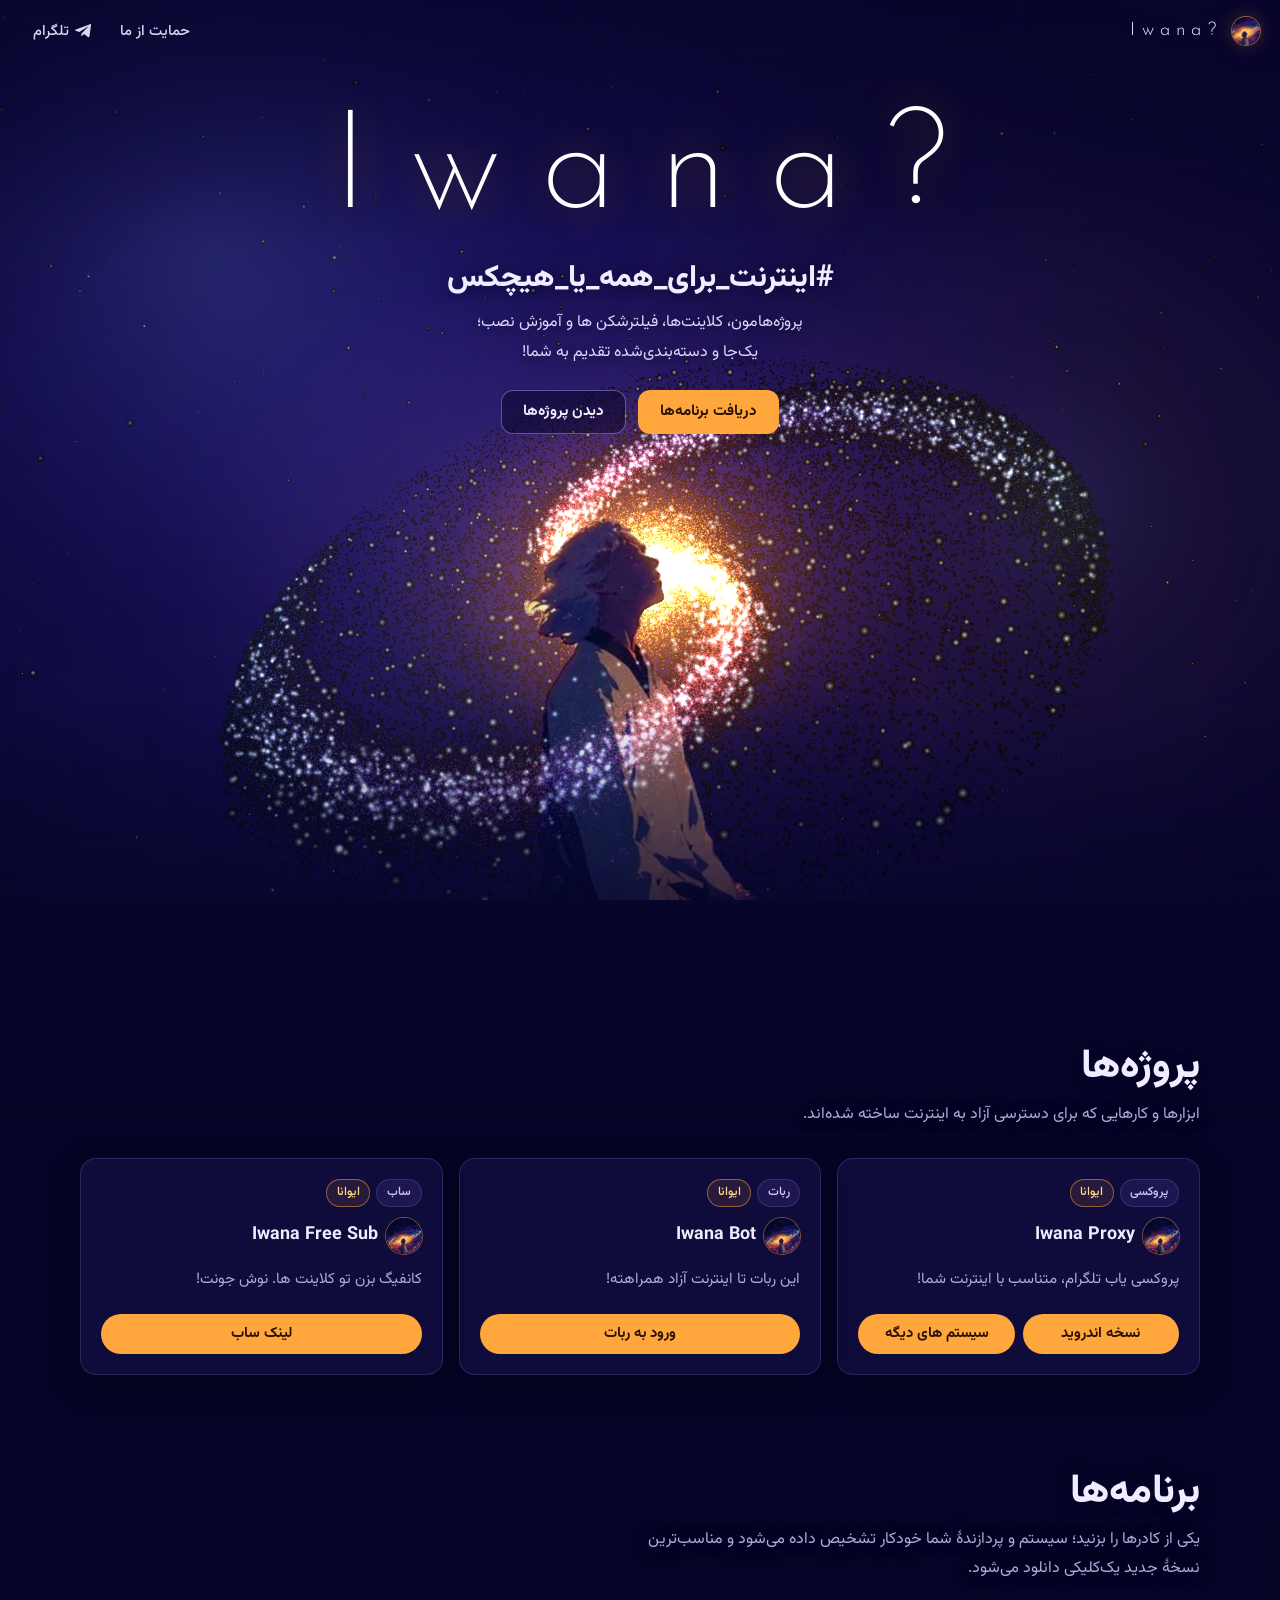
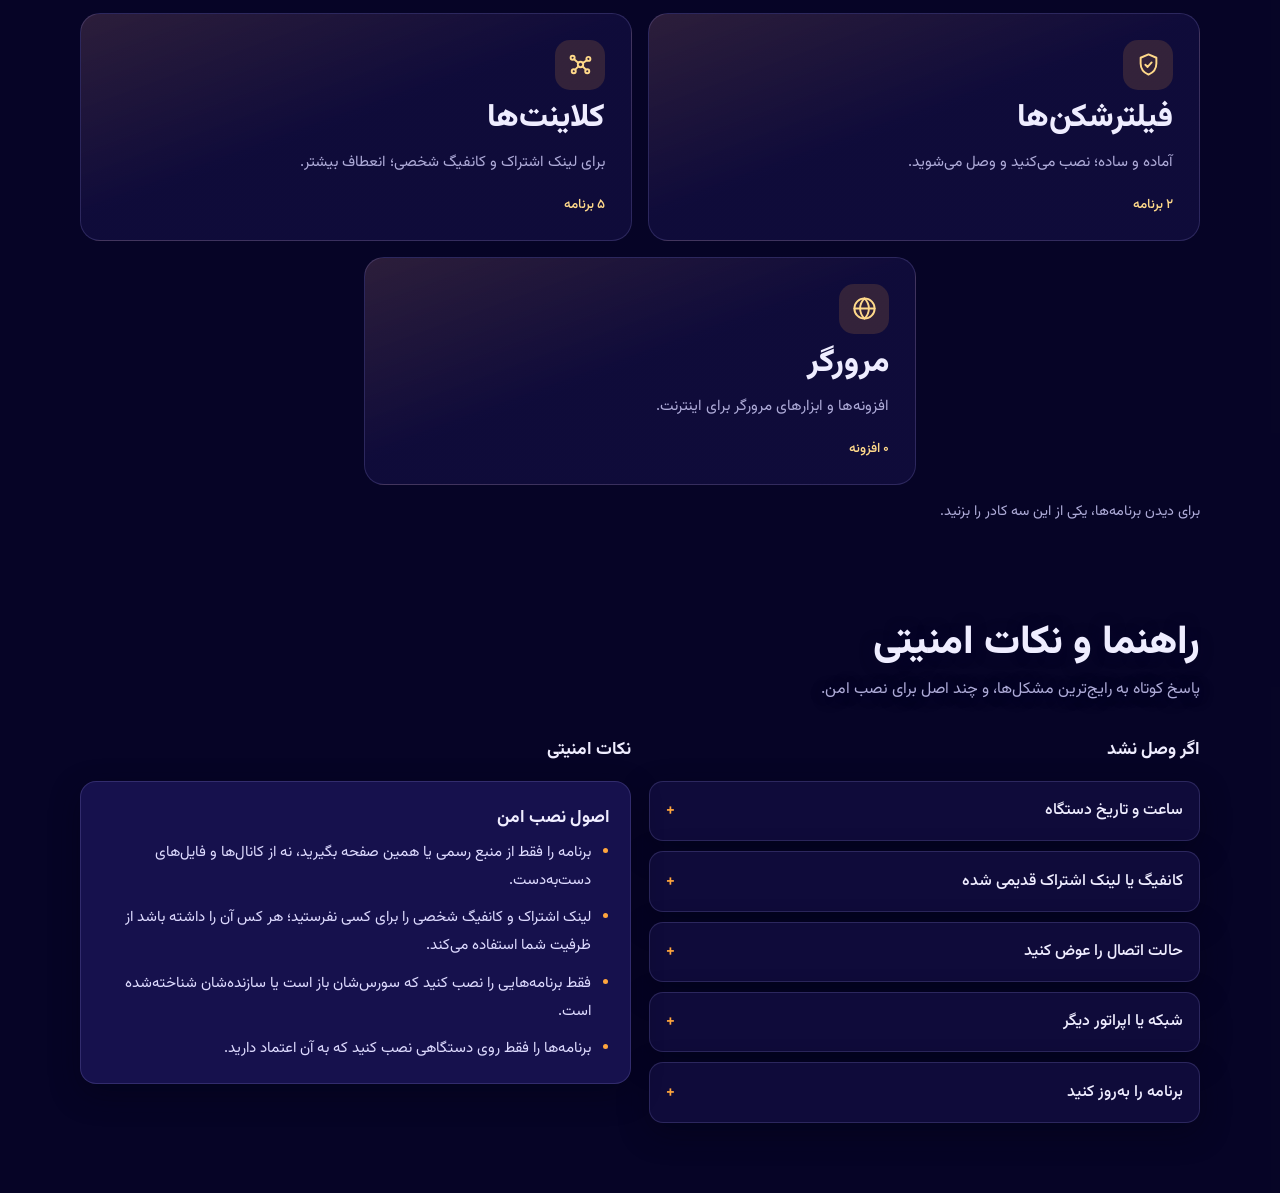
==== docs/index.html @ b37598cf "Add files via upload" ====
<!doctype html>
<html lang="fa" dir="rtl">
<head>
<meta charset="utf-8">
<meta name="viewport" content="width=device-width, initial-scale=1, viewport-fit=cover">
<meta name="theme-color" content="#07052a">
<link rel="icon" href="assets/favicon.png" type="image/png">
<!--SEO:START-->
<title>Iwana? | دانلود مستقیم کلاینت، فیلترشکن و افزونهٔ مرورگر برای اینترنت آزاد</title>
<meta name="description" content="Iwana؟ آخرین نسخهٔ کلاینت‌ها، فیلترشکن‌ها و افزونه‌های مرورگر را برای سیستم و پردازندهٔ شما پیدا می‌کند و مستقیم می‌دهد؛ با آموزش نصب و اتصال برای Android، iOS، Windows، macOS و Linux.">
<meta name="robots" content="index,follow,max-image-preview:large">
<link rel="canonical" href="https://iwanian.github.io/website/">
<meta property="og:type" content="website">
<meta property="og:site_name" content="Iwana?">
<meta property="og:locale" content="fa_IR">
<meta property="og:title" content="Iwana? | دانلود مستقیم کلاینت، فیلترشکن و افزونهٔ مرورگر برای اینترنت آزاد">
<meta property="og:description" content="Iwana؟ آخرین نسخهٔ کلاینت‌ها، فیلترشکن‌ها و افزونه‌های مرورگر را برای سیستم و پردازندهٔ شما پیدا می‌کند و مستقیم می‌دهد؛ با آموزش نصب و اتصال برای Android، iOS، Windows، macOS و Linux.">
<meta property="og:url" content="https://iwanian.github.io/website/">
<meta property="og:image" content="https://iwanian.github.io/website/assets/og.jpg">
<meta property="og:image:width" content="1200">
<meta property="og:image:height" content="630">
<meta name="twitter:card" content="summary_large_image">
<meta name="twitter:title" content="Iwana? | دانلود مستقیم کلاینت، فیلترشکن و افزونهٔ مرورگر برای اینترنت آزاد">
<meta name="twitter:description" content="Iwana؟ آخرین نسخهٔ کلاینت‌ها، فیلترشکن‌ها و افزونه‌های مرورگر را برای سیستم و پردازندهٔ شما پیدا می‌کند و مستقیم می‌دهد؛ با آموزش نصب و اتصال برای Android، iOS، Windows، macOS و Linux.">
<meta name="twitter:image" content="https://iwanian.github.io/website/assets/og.jpg">
<script type="application/ld+json">{"@context": "https://schema.org", "@type": "WebSite", "name": "Iwana?", "url": "https://iwanian.github.io/website/", "inLanguage": "fa", "description": "Iwana؟ آخرین نسخهٔ کلاینت‌ها، فیلترشکن‌ها و افزونه‌های مرورگر را برای سیستم و پردازندهٔ شما پیدا می‌کند و مستقیم می‌دهد؛ با آموزش نصب و اتصال برای Android، iOS، Windows، macOS و Linux."}</script>
<!--SEO:END-->
</head>
<body>
<link rel="stylesheet" href="assets/fonts/fonts.css">
<script>document.documentElement.lang="fa";document.documentElement.dir="rtl";</script>
<style>
/* Layout: a fixed galaxy stage (rotating layer + still figure) behind scrolling sheets.
   Single dark look taken from the artwork: indigo night, ember-orange core, cold-blue arms. */
:root{
  --void:#07052a;          /* page ground, deep indigo */
  --sheet:rgba(7,5,36,.62);/* content sheets over the art */
  --panel:#0f0b3a;         /* cards */
  --panel-2:#16114d;
  --line:rgba(176,166,255,.18);
  --text:#efedff;
  --muted:#aeabd8;
  --ember:#ffa63d;         /* accent: the galaxy core */
  --ember-ink:#2a1300;
  --gold:#ffd98a;
  --arc:#7fb2ff;           /* cool arm blue: links + focus */
  --violet:#8a6dff;
  --ok:#7ee0b0;
  --f-body:"Vazirmatn",system-ui,"Segoe UI",Tahoma,sans-serif;
  --f-mark:"Josefin Sans","Helvetica Neue",Arial,sans-serif;
  --f-mono:"IBM Plex Mono",ui-monospace,Menlo,Consolas,monospace;
  --S:max(105vh,50vw);     /* side of the artwork square */
  color-scheme:dark;
}
@supports (height:100svh){:root{--S:max(105svh,50vw)}}
*,*::before,*::after{box-sizing:border-box}
html{scroll-behavior:smooth;scroll-padding-top:72px}
body{margin:0;background:var(--void);color:var(--text);font:400 1rem/1.85 var(--f-body);direction:rtl;-webkit-text-size-adjust:100%;overflow-x:hidden}
a{color:var(--arc);text-decoration-thickness:1px;text-underline-offset:.2em}
:focus-visible{outline:2px solid var(--arc);outline-offset:3px;border-radius:6px}
bdi,.ltr{unicode-bidi:isolate}
.ltr{direction:ltr;display:inline-block}
code{font-family:var(--f-mono);font-size:.86em;direction:ltr;unicode-bidi:isolate;background:rgba(138,109,255,.16);padding:.08em .4em;border-radius:5px;color:var(--gold)}

/* ---------- stage ---------- */
.stage{position:fixed;inset:0;z-index:0;overflow:hidden;background:radial-gradient(90% 70% at 50% 48%,#150e50 0,#0a0734 45%,var(--void) 100%);pointer-events:none}
#gl{position:absolute;inset:0;width:100%;height:100%;display:none}
.stage.gl #gl{display:block}
.stage.gl .art{display:none}
.art{position:absolute;width:var(--S);height:var(--S);left:50%;margin-left:calc(var(--S) / -2);top:calc(100% - var(--S))}
.galaxy{position:absolute;width:calc(var(--S) * 2.5);height:calc(var(--S) * 2.5);
  left:calc(var(--S) * (325 / 640) - var(--S) * 1.25);top:calc(var(--S) * (345 / 640) - var(--S) * 1.25);
  background:var(--void) url(assets/galaxy.webp) center/100% 100% no-repeat;will-change:transform}
.person{position:absolute;left:calc(var(--S) * 243 / 640);top:calc(var(--S) * 350 / 640);
  width:calc(var(--S) * 184.5 / 640);height:calc(var(--S) * 290 / 640);display:block;max-width:none}
.stage::after{content:"";position:absolute;inset:0;
  background:radial-gradient(120% 90% at 50% 55%,rgba(7,5,42,0) 45%,rgba(7,5,42,.55) 100%),
             linear-gradient(180deg,rgba(7,5,42,.55) 0,rgba(7,5,42,0) 26%,rgba(7,5,42,0) 78%,rgba(7,5,42,.6) 100%)}

/* ---------- header ---------- */
.top{position:fixed;inset-inline:0;top:env(safe-area-inset-top,0px);z-index:30;display:flex;align-items:center;justify-content:space-between;gap:16px;
  padding:12px 20px;transition:background .25s,border-color .25s;border-bottom:1px solid transparent}
.top.solid{background:rgba(7,5,38,.88);border-color:var(--line)}
.brand{display:flex;align-items:center;gap:10px;text-decoration:none;color:var(--text)}
.brand svg{width:36px;height:36px;flex:none}
.brand b{font:300 1.15rem/1 var(--f-mark);letter-spacing:.34em;direction:ltr;padding-left:.34em}
.nav{display:flex;gap:4px}.tg-link{display:inline-flex;align-items:center;gap:6px}.tg-link svg{flex:none}
.nav a{color:var(--text);text-decoration:none;padding:.35rem .8rem;border-radius:999px;font-size:.92rem;font-weight:500;opacity:.9}
.nav a:hover{background:rgba(138,109,255,.2);opacity:1}

/* ---------- hero ---------- */
main{position:relative;z-index:1}
.hero{min-height:calc(100vh + 70px);min-height:calc(100svh + 70px);padding:104px 20px 24px;display:flex;flex-direction:column;align-items:center;text-align:center;position:relative}
.wordmark{margin:0;font:200 clamp(3.2rem,12.5vw,8.6rem)/1 var(--f-mark);letter-spacing:.3em;padding-left:.3em;direction:ltr;color:#fff;
  text-shadow:0 0 38px rgba(255,166,61,.4),0 2px 24px rgba(7,5,42,.8)}
.hero-line{margin:.9rem 0 0;font-weight:800;font-size:clamp(1.25rem,3.4vw,1.9rem);line-height:1.5;text-shadow:0 2px 20px rgba(7,5,42,.9)}
.hero-sub{margin:.4rem 0 0;color:#dcd8ff;max-width:38ch;text-shadow:0 2px 16px rgba(7,5,42,.95)}
.hero-cta{display:flex;flex-wrap:wrap;gap:12px;justify-content:center;margin-top:1.4rem}
.scroll-hint{position:absolute;inset-inline-start:20px;bottom:18px;margin:0;font-size:.82rem;color:#d4d0ff;display:flex;align-items:center;gap:10px;text-shadow:0 1px 12px rgba(7,5,42,.9)}
.scroll-hint::before{content:"";width:1px;height:34px;background:linear-gradient(180deg,rgba(255,217,138,0),var(--gold))}
.btn{display:inline-flex;align-items:center;justify-content:center;gap:.5rem;min-height:44px;padding:.55rem 1.3rem;border-radius:12px;font:700 .95rem/1.3 var(--f-body);text-decoration:none;cursor:pointer;border:1px solid transparent;transition:transform .15s,background .2s,border-color .2s}
.btn:active{transform:translateY(1px)}
.btn-primary{background:var(--ember);color:var(--ember-ink)}
.btn-primary:hover{background:var(--gold)}
.btn-ghost{background:rgba(10,7,44,.55);color:var(--text);border-color:rgba(200,192,255,.4)}
.btn-ghost:hover{border-color:var(--gold);color:var(--gold)}
.btn-line{background:transparent;color:var(--text);border-color:var(--line);min-height:40px;padding:.4rem 1rem;font-weight:500;font-size:.9rem}
.btn-line:hover{border-color:var(--arc);color:var(--arc)}
.btn[aria-disabled="true"]{opacity:.45;pointer-events:none}

/* ---------- sheets ---------- */
.sheet{background:linear-gradient(180deg,rgba(7,5,38,0) 0,var(--sheet) 150px);padding:70px 20px}
.sheet .card,.sheet .guide,.sheet .rules,.sheet .acc details{box-shadow:0 10px 30px rgba(3,2,20,.45)}
.sheet + .sheet{background:var(--sheet);padding-top:20px}
.wrap{max-width:1120px;margin:0 auto}
.sec-head{display:flex;flex-direction:column;gap:.35rem;margin-bottom:1.8rem;max-width:62ch}
.sec-head h2,.sec-head p{text-shadow:0 1px 14px rgba(7,5,42,.95)}
.sec-head h2{margin:0;font-weight:800;font-size:clamp(1.7rem,4.2vw,2.5rem);line-height:1.35;text-wrap:balance}
.sec-head p{margin:0;color:var(--muted)}

/* projects */
.grid{display:grid;gap:16px;grid-template-columns:repeat(auto-fill,minmax(min(100%,300px),1fr))}
.card{display:flex;flex-direction:column;gap:.7rem;min-width:0;padding:20px;border-radius:16px;background:var(--panel);border:1px solid var(--line)}
.card h3{margin:0;font-size:1.12rem;font-weight:700;line-height:1.5}
.card p{margin:0;color:var(--muted);font-size:.95rem}
.tags{display:flex;flex-wrap:wrap;gap:6px}
.tag{font-size:.76rem;font-weight:500;padding:.1rem .6rem;border-radius:999px;border:1px solid var(--line);color:#cfcbff;background:rgba(138,109,255,.12)}
.tag.sample{border-color:rgba(255,166,61,.5);color:var(--gold);background:rgba(255,166,61,.1)}
.card .actions{margin-top:auto;display:flex;flex-wrap:wrap;gap:8px;padding-top:.6rem}

/* apps */
.tabs{display:flex;flex-wrap:wrap;gap:8px;margin-bottom:22px}
.tab{font:500 .95rem/1 var(--f-body);color:var(--text);background:rgba(15,11,58,.8);border:1px solid var(--line);border-radius:12px;min-height:44px;padding:.5rem 1.1rem;cursor:pointer;display:inline-flex;align-items:center;gap:.55rem}
.tab:hover{border-color:var(--arc)}
.tab[aria-selected="true"]{background:var(--ember);border-color:var(--ember);color:var(--ember-ink);font-weight:700}
.tab small{font-size:.74rem;opacity:.7;font-weight:500;font-variant-numeric:tabular-nums}
.detect{margin:-10px 0 18px;font-size:.85rem;color:var(--ok)}
.os-layout{display:grid;gap:22px;grid-template-columns:minmax(0,340px) minmax(0,1fr);align-items:start}
.guide{background:var(--panel-2);border:1px solid var(--line);border-radius:16px;padding:20px;position:sticky;top:84px}
.guide h3{margin:0 0 .6rem;font-size:1.05rem}
.steps{margin:0;padding-inline-start:1.5rem;list-style:persian;display:grid;gap:.55rem;color:#dedbff;font-size:.94rem}
.steps li::marker{color:var(--ember);font-weight:700}
.note{margin:.9rem 0 0;padding:.65rem .8rem;border-radius:10px;background:rgba(127,178,255,.1);border:1px solid rgba(127,178,255,.28);font-size:.86rem;color:#cfe0ff}
[hidden]{display:none!important}
.picks{display:grid;grid-template-columns:repeat(2,minmax(0,1fr));gap:16px;scroll-margin-top:84px}
.pick{display:flex;flex-direction:column;align-items:flex-start;gap:.55rem;text-align:start;min-width:0;padding:26px 26px 22px;border-radius:20px;border:1px solid var(--line);color:var(--text);font:inherit;cursor:pointer;
  background:linear-gradient(160deg,rgba(255,166,61,.12) 0,rgba(15,11,58,.94) 48%),var(--panel);transition:border-color .2s,box-shadow .2s,background .2s}
.pick:hover{border-color:var(--gold)}
.pick[aria-pressed="true"]{border-color:var(--ember);box-shadow:0 0 0 1px var(--ember),0 18px 50px rgba(255,166,61,.2);background:linear-gradient(160deg,rgba(255,166,61,.26) 0,var(--panel-2) 58%)}
.pick-ic{width:50px;height:50px;display:grid;place-items:center;border-radius:15px;background:rgba(255,166,61,.15);color:var(--gold)}
.pick-ic svg{width:27px;height:27px}
.pick-t{font-size:clamp(1.45rem,3.4vw,2rem);font-weight:800;line-height:1.3}
.pick-d{color:var(--muted);font-size:.95rem;line-height:1.8}
.pick-n{margin-top:auto;padding-top:.5rem;font-size:.84rem;color:var(--gold);font-weight:500}
.pick-hint{margin:14px 0 0;color:var(--muted);font-size:.9rem}
/* three boxes: two on top, the third centred below at the same width */
.picks{grid-template-columns:repeat(2,minmax(0,1fr))}
.picks .pick:nth-child(3){grid-column:1/-1;justify-self:center;width:calc(50% - 8px)}
.brand .logo{width:28px;height:28px;border-radius:50%;object-fit:cover;box-shadow:0 0 0 1px rgba(255,166,61,.55),0 0 18px rgba(255,166,61,.25);flex:none}
.dl{display:flex;flex-wrap:wrap;gap:8px;align-items:center;margin-top:12px}
.ltr-num{unicode-bidi:plaintext}
.with-ico{display:flex;align-items:center;gap:8px;flex-wrap:nowrap;margin:0 0 6px;padding:0}
.with-ico .name{min-width:0;overflow:hidden;text-overflow:ellipsis;white-space:nowrap}
.with-ico span{line-height:1.2}
.ico{width:36px;height:36px;border-radius:50%;object-fit:cover;flex:none;box-shadow:0 0 0 1px rgba(255,166,61,.45)}
.dl{display:flex;flex-wrap:wrap;gap:8px;align-items:center}
.dl-main{font-weight:700;text-align:center}
.dl .btn,.card .actions .btn{width:auto;min-height:40px;padding:.45rem 1.25rem;border-radius:999px;font-size:.92rem;max-width:100%;text-align:center}
.dl[data-fill="1"] .btn,.card .actions[data-fill="1"] .btn{width:100%;flex:1 1 auto}
.dl-meta{display:flex;flex-wrap:wrap;gap:4px 10px;align-items:center;font-size:.8rem;color:var(--muted)}
.dl-file{direction:ltr;unicode-bidi:isolate;font-family:var(--f-mono);font-size:.74rem;overflow-wrap:anywhere}
.dl-load,.dl-none{margin:0;font-size:.88rem;color:var(--muted)}
.dl-alt,.dl-more{background:none;border:0;padding:.35rem 0;color:var(--arc);font:500 .86rem/1.5 var(--f-body);cursor:pointer;text-align:start;text-decoration:underline;text-underline-offset:3px}
.dl-alt:hover,.dl-more:hover{color:var(--gold)}
.how-os h4{margin:.8rem 0 .4rem;font-size:.95rem}
.dlg{width:min(92vw,520px);max-height:88vh;overflow:auto;padding:0;border:1px solid var(--line);border-radius:18px;background:var(--panel-2);color:var(--text);box-shadow:0 30px 90px rgba(0,0,0,.6)}
.dlg::backdrop{background:rgba(3,2,20,.72);backdrop-filter:blur(3px)}
.dlg-in{display:grid;gap:14px;padding:22px}
.dlg-in h3{margin:0;font-size:1.1rem}
.fld{display:grid;gap:6px}
.fld label{font-size:.86rem;color:#d8d5ff}
.fld select{width:100%;min-height:44px;padding:.5rem .8rem;border-radius:11px;border:1px solid var(--line);background:var(--void);color:var(--text);font:inherit}
.dlg-hint{margin:-4px 0 0;font-size:.82rem;color:var(--muted)}
.dlg-res{padding:14px;border:1px dashed var(--line);border-radius:14px;margin-top:0}
.dlg-act{display:flex;gap:10px;flex-wrap:wrap}
.detect{display:flex;flex-wrap:wrap;align-items:center;gap:10px 14px;margin:0 0 18px}
.detect .alt{min-height:40px;padding:.4rem 1rem;font-size:.9rem}
.dlg-list{display:grid;gap:10px}
.dlg-row{padding:12px;border:1px dashed var(--line);border-radius:14px}
.dlg-row b{font-weight:700}
.dlg-row .dl{margin-top:8px}
@media (max-width:820px){.picks .pick:nth-child(3){width:100%}}
.apps-panel{margin-top:26px;scroll-margin-top:84px}
.btns{display:grid;gap:8px}
.btns .btn{min-width:0;min-height:44px;padding:.5rem .8rem;font-size:.92rem;text-align:center;overflow-wrap:anywhere}
.btns .btn-line{font-weight:700}
@media (max-width:820px){.picks{grid-template-columns:minmax(0,1fr)}.pick{padding:20px}}
.apps{display:grid;gap:14px;grid-template-columns:repeat(auto-fill,minmax(min(100%,290px),1fr))}
.app h3{display:flex;align-items:center;justify-content:flex-start;gap:8px;min-height:36px;margin:0 0 8px}
.app h3 .name{font:500 1.15rem/1.2 var(--f-mark);letter-spacing:.02em;direction:ltr;unicode-bidi:isolate;flex:1 1 auto;text-align:right}
.app .kind{flex:none;line-height:1.2;font-size:.76rem;color:var(--gold);font-weight:500;white-space:nowrap}
.meta{font-size:.82rem;color:var(--muted)}
.hash{display:flex;align-items:center;gap:8px;min-width:0;font-size:.74rem;color:var(--muted)}
.hash code{flex:1;min-width:0;overflow:hidden;text-overflow:ellipsis;white-space:nowrap;background:rgba(0,0,0,.28)}
.hash button{flex:none;font:500 .76rem var(--f-body);color:var(--arc);background:none;border:1px solid var(--line);border-radius:8px;padding:.2rem .6rem;cursor:pointer;min-height:30px}
details.how{border-top:1px solid var(--line);padding-top:.6rem}
details.how summary{cursor:pointer;font-weight:500;font-size:.92rem;color:var(--arc);list-style:none;display:flex;align-items:center;gap:.4rem}
details.how summary::-webkit-details-marker{display:none}
details.how summary::before{content:"+";display:inline-grid;place-items:center;width:20px;height:20px;border:1px solid var(--line);border-radius:6px;font-size:.9rem;line-height:1}
details.how[open] summary::before{content:"−"}
details.how .steps{margin-top:.7rem;font-size:.9rem}
.empty{padding:26px;border:1px dashed var(--line);border-radius:16px;color:var(--muted)}

/* guides */
.cols{display:grid;gap:18px;grid-template-columns:repeat(auto-fit,minmax(min(100%,420px),1fr))}
.acc{display:grid;gap:10px;align-content:start}
.acc h3,.rules h3{margin:0 0 .3rem;font-size:1.1rem}
.acc details{background:var(--panel);border:1px solid var(--line);border-radius:14px;padding:.2rem 1rem}
.acc summary{cursor:pointer;font-weight:500;padding:.7rem 0;list-style:none;display:flex;justify-content:space-between;gap:12px}
.acc summary::-webkit-details-marker{display:none}
.acc summary::after{content:"+";color:var(--ember);font-weight:700}
.acc details[open] summary::after{content:"−"}
.acc details > div{padding:0 0 .9rem;color:#dedbff;font-size:.94rem}
.acc details p{margin:.2rem 0 .5rem}
.rules{background:var(--panel-2);border:1px solid var(--line);border-radius:16px;padding:20px;align-self:start}
.rules ul{margin:0;padding-inline-start:1.2rem;display:grid;gap:.6rem;color:#dedbff;font-size:.94rem}
.rules li::marker{color:var(--ember)}
footer{background:rgba(5,4,28,.94);padding:34px 20px calc(34px + env(safe-area-inset-bottom,0px));border-top:1px solid var(--line)}
footer .wrap{display:flex;flex-wrap:wrap;gap:12px 28px;justify-content:space-between;align-items:center;color:var(--muted);font-size:.86rem}
footer .brand b{font-size:1rem}

@media (max-width:820px){
  .os-layout{grid-template-columns:minmax(0,1fr)}
  .guide{position:static}
  .nav a{padding:.3rem .55rem;font-size:.86rem}
  .top{padding:10px 14px}
  .sheet{padding:56px 16px}
  .hero{padding-inline:16px}
}
@media (max-width:420px){.brand b{display:none}}
@media (prefers-reduced-motion:reduce){html{scroll-behavior:auto}*{transition:none!important}}
</style>

<div class="stage" aria-hidden="true">
  <canvas id="gl"></canvas>
  <div class="art">
    <div class="galaxy" id="galaxy"></div>
    <img class="person" src="assets/person.png" alt="" width="369" height="580" decoding="async">
  </div>
</div>

<header class="top" id="top">
  <a class="brand" href="#" aria-label="Iwana">
    <img class="logo" width="28" height="28" src="[data-uri]" alt="">
    <b>Iwana?</b>
  </a>
  <nav class="nav" aria-label="منو">
    <a href="support.html" class="nav-support">حمایت از ما</a>
    <a href="tg://resolve?domain=I_w_a_n_a" id="tgLink" class="tg-link" aria-label="کانال تلگرام"><svg width="16" height="16" viewBox="0 0 24 24" aria-hidden="true" fill="currentColor"><path d="M9.8 15.6l-.4 4.2c.6 0 .9-.3 1.2-.6l2.9-2.7 6 4.4c1.1.6 1.9.3 2.2-1L24 3.6c.4-1.6-.6-2.2-1.6-1.8L1.3 9.9c-1.5.6-1.5 1.4-.3 1.8l5.4 1.7L19 5.5c.6-.4 1.2-.2.7.2z"/></svg><span>تلگرام</span></a>
  </nav>
</header>
<script>(function(){var a=document.getElementById('tgLink');if(!a)return;a.addEventListener('click',function(e){e.preventDefault();var t=false;function h(){t=true}window.addEventListener('blur',h,{once:true});document.addEventListener('visibilitychange',h,{once:true});location.href='tg://resolve?domain=I_w_a_n_a';setTimeout(function(){if(!t&&!document.hidden)window.open('https://t.me/I_w_a_n_a','_blank','noopener')},1600)})})();</script>

<main>
  <section class="hero" aria-labelledby="h1">
    <h1 class="wordmark" id="h1">Iwana?</h1>
    <p class="hero-line">#اینترنت_برای_همه_یا_هیچکس</p>
    <p class="hero-sub">پروژه‌هامون، کلاینت‌ها، فیلترشکن ها و آموزش نصب؛ یک‌جا و دسته‌بندی‌شده تقدیم به شما!</p>
    <div class="hero-cta">
      <a class="btn btn-primary" href="#apps">دریافت برنامه‌ها</a>
      <a class="btn btn-ghost" href="#projects">دیدن پروژه‌ها</a>
    </div>
  </section>

  <section class="sheet" id="projects" aria-labelledby="t-projects">
    <div class="wrap">
      <div class="sec-head">
        <h2 id="t-projects">پروژه‌ها</h2>
        <p>ابزارها و کارهایی که برای دسترسی آزاد به اینترنت ساخته شده‌اند.</p>
      </div>
      <div class="grid" id="projectGrid"></div>
    </div>
  </section>

  <section class="sheet" id="apps" aria-labelledby="t-apps">
    <div class="wrap">
      <div class="sec-head">
        <h2 id="t-apps">برنامه‌ها</h2>
        <p>یکی از کادرها را بزنید؛ سیستم و پردازندهٔ شما خودکار تشخیص داده می‌شود و مناسب‌ترین نسخهٔ جدید یک‌کلیکی دانلود می‌شود.</p>
      </div>
      <div class="picks" id="picks" role="group" aria-label="دسته"></div>
      <p class="pick-hint" id="pickHint">برای دیدن برنامه‌ها، یکی از این سه کادر را بزنید.</p>
      <div class="apps-panel" id="appsPanel" hidden>
        <div class="detect" id="detect" hidden><span id="detectTxt"></span> <button type="button" class="btn btn-primary alt" id="altBtn">دانلود برای سیستم دیگر</button> <button type="button" class="dl-alt" id="resetBtn" hidden>برگشت به سیستم من</button></div>
        <div class="apps" id="appGrid" aria-live="polite"></div>
      </div>
      <dialog class="dlg" id="dlg" aria-labelledby="dlgT"></dialog>
    </div>
  </section>

  <section class="sheet" id="guides" aria-labelledby="t-guides">
    <div class="wrap">
      <div class="sec-head">
        <h2 id="t-guides">راهنما و نکات امنیتی</h2>
        <p>پاسخ کوتاه به رایج‌ترین مشکل‌ها، و چند اصل برای نصب امن.</p>
      </div>
      <div class="cols">
        <div class="acc">
          <h3>اگر وصل نشد</h3>
          <details><summary>ساعت و تاریخ دستگاه</summary><div><p>پروتکل‌هایی مثل VMess به ساعت دقیق وابسته‌اند. اختلاف چند دقیقه‌ای بین دستگاه و سرور باعث قطعی می‌شود. تنظیم خودکار تاریخ و ساعت را روشن کنید.</p></div></details>
          <details><summary>کانفیگ یا لینک اشتراک قدیمی شده</summary><div><p>کانفیگ‌ها با فیلتر شدن تغییر می‌کنند. لینک اشتراک را در برنامه به‌روزرسانی کنید یا کانفیگ تازه از ارائه‌دهنده‌تان بگیرید.</p></div></details>
          <details><summary>حالت اتصال را عوض کنید</summary><div><p>بین «پراکسی سیستم» و «VPN/TUN» جابه‌جا شوید. بعضی برنامه‌ها فقط در یکی از این دو حالت روی شبکهٔ شما کار می‌کنند.</p></div></details>
          <details><summary>شبکه یا اپراتور دیگر</summary><div><p>یک کانفیگ ممکن است روی اینترنت خانگی کار کند و روی سیم‌کارت نه. همان کانفیگ را روی شبکهٔ دیگر امتحان کنید تا مشکل از کانفیگ است یا از شبکه.</p></div></details>
          <details><summary>برنامه را به‌روز کنید</summary><div><p>نسخه‌های قدیمی هستهٔ برنامه ممکن است پروتکل‌های جدید را نشناسند. آخرین نسخه را از منبع رسمی بگیرید.</p></div></details>
        </div>
        <div class="acc">
          <h3>نکات امنیتی</h3>
          <div class="rules">
            <h3>اصول نصب امن</h3>
            <ul>
              <li>برنامه را فقط از منبع رسمی یا همین صفحه بگیرید، نه از کانال‌ها و فایل‌های دست‌به‌دست.</li>
              <li>لینک اشتراک و کانفیگ شخصی را برای کسی نفرستید؛ هر کس آن را داشته باشد از ظرفیت شما استفاده می‌کند.</li>
              <li>فقط برنامه‌هایی را نصب کنید که سورس‌شان باز است یا سازنده‌شان شناخته‌شده است.</li>
              <li>برنامه‌ها را فقط روی دستگاهی نصب کنید که به آن اعتماد دارید.</li>
            </ul>
          </div>
        </div>
      </div>
    </div>
  </section>
</main>
<script src="assets/three.min.js"></script>
<script>
/* Content (projects and apps) lives in data/content.json.
   DEFAULT_CONTENT below is a copy used only when that file cannot be fetched. */
/*CONTENT:START*/
var DEFAULT_CONTENT = {"rev": 1, "sections": [{"id": "vpn", "title": "فیلترشکن‌ها", "desc": "آماده و ساده؛ نصب می‌کنید و وصل می‌شوید."}, {"id": "client", "title": "کلاینت‌ها", "desc": "برای لینک اشتراک و کانفیگ شخصی؛ انعطاف بیشتر."}, {"id": "browser", "title": "مرورگر", "desc": "افزونه‌ها و ابزارهای مرورگر؛ نسخهٔ مرورگر شما خودکار تشخیص داده می‌شود."}], "projects": [{"title": "راهنمای گام‌به‌گام اتصال", "tags": ["آموزش"], "sample": true, "desc": "آموزش متنی و تصویری نصب و اتصال برای هر سیستم‌عامل، با زبان ساده.", "links": [], "id": "p1", "icon": ""}, {"title": "مخزن کانفیگ‌های آزمایش‌شده", "tags": ["ابزار", "کانفیگ"], "sample": true, "desc": "فهرستی از پیکربندی‌های تست‌شده که به‌طور مرتب بررسی و به‌روز می‌شوند.", "links": [], "id": "p2", "icon": ""}, {"title": "ابزار بررسی سلامت اتصال", "tags": ["ابزار"], "sample": true, "desc": "تشخیص سریع اینکه مشکل از کانفیگ، شبکه یا برنامه است.", "links": [], "id": "p3", "icon": ""}], "apps": [{"id": "hiddify", "name": "Hiddify", "kind": "کلاینت چندپروتکلی", "desc": "کلاینت متن‌باز با رابط ساده و پشتیبانی از لینک اشتراک؛ مناسب شروع.", "steps": ["برنامه را باز کنید و دسترسی VPN را بپذیرید.", "گزینهٔ افزودن پروفایل را بزنید و لینک اشتراک را از کلیپ‌بورد بچسبانید یا QR را اسکن کنید.", "پروفایل را انتخاب و دکمهٔ اتصال را بزنید.", "اگر وصل نشد، حالت اتصال (پراکسی یا VPN) را عوض کنید."], "category": "client", "links": [{"url": "https://github.com/hiddify/hiddify-app/releases", "file": "", "os": ""}, {"url": "https://hiddify.com", "file": "", "os": "ios"}], "icon": ""}, {"id": "v2rayng", "name": "v2rayNG", "kind": "کلاینت Xray/V2Ray", "desc": "کلاینت پرکاربرد و سبک برای Android با هستهٔ Xray.", "steps": ["دکمهٔ + بالای صفحه را بزنید.", "«Import config from Clipboard» را انتخاب کنید، یا QR را اسکن کنید.", "کانفیگ واردشده را انتخاب و دکمهٔ شروع پایین صفحه را بزنید.", "با گزینهٔ تست تأخیر اتصال را بسنجید."], "category": "client", "links": [{"url": "https://github.com/2dust/v2rayNG/releases", "file": "", "os": "android"}], "icon": ""}, {"id": "v2rayn", "name": "v2rayN", "kind": "کلاینت Xray/sing-box", "desc": "کلاینت قدرتمند Windows با مدیریت اشتراک و حالت TUN.", "steps": ["از منوی Servers گزینهٔ «Import bulk URL from clipboard» را بزنید.", "سرور را انتخاب و فعال کنید.", "در نوار پایین، System proxy را روی «Set system proxy» بگذارید.", "برای حالت VPN، Enable Tun را روشن کنید (نیاز به اجرا با دسترسی ادمین)."], "category": "client", "links": [{"url": "https://github.com/2dust/v2rayN/releases", "file": "", "os": "windows"}], "icon": ""}, {"id": "clashverge", "name": "Clash Verge Rev", "kind": "کلاینت Clash/Mihomo", "desc": "رابط گرافیکی بر پایهٔ هستهٔ Mihomo؛ قوانین مسیریابی انعطاف‌پذیر.", "steps": ["به بخش Profiles بروید، لینک اشتراک را بچسبانید و Import بزنید.", "پروفایل را فعال کنید.", "در Settings، System Proxy یا TUN Mode را روشن کنید (TUN به نصب Service Mode نیاز دارد).", "از بخش Proxies گرهٔ دلخواه را انتخاب کنید."], "category": "client", "links": [{"url": "https://github.com/clash-verge-rev/clash-verge-rev/releases", "file": "", "os": ""}], "icon": ""}, {"id": "singbox", "name": "sing-box", "kind": "هستهٔ جهانی و کلاینت رسمی", "desc": "کلاینت رسمی sing-box برای Android و دستگاه‌های اپل.", "steps": ["برنامه را نصب کنید.", "یک پروفایل جدید بسازید و کانفیگ را از لینک یا فایل وارد کنید.", "پروفایل را فعال و سرویس را روشن کنید."], "category": "client", "links": [{"url": "https://sing-box.sagernet.org/clients/", "file": "", "os": ""}], "icon": ""}, {"id": "v2raya", "name": "v2rayA", "kind": "کلاینت وب برای Linux", "desc": "سرویس پس‌زمینه با پنل وب محلی؛ مناسب سرور و دسکتاپ Linux.", "steps": ["پس از نصب، سرویس را فعال کنید: `sudo systemctl enable --now v2raya`", "آدرس `http://localhost:2017` را در مرورگر باز کنید و حساب بسازید.", "اشتراک یا کانفیگ را Import و سرور را Connect کنید.", "در تنظیمات، حالت پراکسی شفاف را انتخاب کنید."], "category": "client", "links": [{"url": "https://github.com/v2rayA/v2rayA/releases", "file": "", "os": "linux"}], "icon": ""}, {"id": "outline", "name": "Outline", "kind": "اتصال با کلید دسترسی", "desc": "ساده‌ترین راه برای اتصال با یک کلید؛ مناسب کسانی که کانفیگ پیچیده نمی‌خواهند.", "steps": ["کلید دسترسی را که با `ss://` شروع می‌شود کپی کنید.", "برنامه معمولاً کلید را از کلیپ‌بورد تشخیص می‌دهد؛ وگرنه «افزودن سرور» را بزنید و بچسبانید.", "روی Connect بزنید."], "category": "client", "links": [{"url": "https://getoutline.org/get-started/", "file": "", "os": ""}], "icon": ""}, {"id": "psiphon", "name": "Psiphon", "kind": "ابزار آمادهٔ اتصال", "desc": "بدون کانفیگ و ثبت‌نام؛ باز می‌کنید و خودش مسیر را پیدا می‌کند.", "steps": ["برنامه را باز کنید.", "صبر کنید تا اتصال برقرار شود؛ کانفیگی لازم نیست.", "اگر وصل نشد، چند دقیقه بعد یا روی شبکهٔ دیگر دوباره امتحان کنید."], "category": "vpn", "links": [{"url": "https://psiphon.ca/en/download.html", "file": "", "os": ""}], "icon": ""}, {"id": "tor", "name": "Tor Browser", "kind": "مرورگر ناشناس‌ساز", "desc": "مرورگری که ترافیک را از شبکهٔ Tor می‌گذراند. فقط ترافیک خود مرورگر محافظت می‌شود.", "steps": ["نصب و اجرا کنید و Connect بزنید.", "اگر اتصال مستقیم بسته بود، Configure Connection را بزنید و Snowflake یا obfs4 را انتخاب کنید.", "به یاد داشته باشید که فقط ترافیک مرورگر تور از این شبکه عبور می‌کند، نه کل دستگاه."], "category": "vpn", "links": [{"url": "https://www.torproject.org/download/", "file": "", "os": ""}], "icon": ""}, {"id": "wireguard", "name": "WireGuard", "kind": "تونل VPN", "desc": "تونل سریع و سبک برای زمانی که سرور WireGuard دارید.", "steps": ["فایل `.conf` یا QR تونل را که از ارائه‌دهنده گرفته‌اید وارد کنید.", "تونل را فعال کنید."], "category": "client", "links": [{"url": "https://www.wireguard.com/install/", "file": "", "os": ""}], "icon": ""}], "support": {"title": "حمایت از ما", "intro": "اگر کار ما برایتان مفید بوده، با ارز دیجیتال از ادامهٔ راه حمایت کنید. هر مبلغی، هرچند کوچک، ارزشمند است.", "wallets": []}, "site": {"url": ""}};
/*CONTENT:END*/

const OS = [
  {id:"android", name:"Android", title:"نصب روی Android", steps:[
    "فایل APK را از دکمهٔ دانلود یا لینک رسمی بگیرید. برای بیشتر گوشی‌ها نسخهٔ `arm64-v8a` مناسب است؛ اگر مطمئن نیستید نسخهٔ universal را بردارید.",
    "هنگام نصب، اجازهٔ «نصب از این منبع» را برای مرورگر یا مدیر فایل فعال کنید.",
    "برنامه را باز کنید و درخواست دسترسی VPN را تأیید کنید.",
    "کانفیگ یا لینک اشتراک را وارد کنید و وصل شوید."],
   note:"اگر Google Play یا F-Droid دارید، نصب از آن‌ها ترجیح دارد."},
  {id:"ios", name:"iOS", title:"نصب روی iPhone و iPad", steps:[
    "برنامه را فقط از App Store یا لینک رسمی همان برنامه نصب کنید. برای iOS فایل نصب مستقیم وجود ندارد.",
    "اگر برنامه در فروشگاه منطقهٔ شما دیده نشد، ممکن است لازم باشد منطقهٔ حساب اپل را عوض کنید.",
    "در اولین اتصال، اجازهٔ افزودن پیکربندی VPN را با رمز یا Face ID تأیید کنید.",
    "کانفیگ را از کلیپ‌بورد یا با اسکن QR وارد کنید."],
   note:null},
  {id:"windows", name:"Windows", title:"نصب روی Windows", steps:[
    "فایل نصبی یا zip را دانلود کنید.",
    "اگر SmartScreen هشدار داد و فایل را تأیید کرده‌اید، «More info» و بعد «Run anyway» را بزنید.",
    "برای حالت VPN یا TUN، برنامه را با گزینهٔ Run as administrator اجرا کنید.",
    "کانفیگ را وارد کنید و پراکسی سیستم یا TUN را روشن کنید."],
   note:"نسخه‌های zip را در یک پوشهٔ ثابت استخراج کنید، نه داخل Downloads."},
  {id:"macos", name:"macOS", title:"نصب روی macOS", steps:[
    "نسخهٔ مناسب پردازنده را بگیرید: `arm64` برای Apple Silicon و `x64` برای Intel.",
    "فایل dmg را باز کنید و برنامه را به پوشهٔ Applications بکشید.",
    "بار اول روی برنامه راست‌کلیک و Open بزنید؛ یا از System Settings ← Privacy & Security گزینهٔ Open Anyway را انتخاب کنید.",
    "افزودن پیکربندی VPN یا Network Extension را تأیید کنید."],
   note:null},
  {id:"linux", name:"Linux", title:"نصب روی Linux", steps:[
    "بستهٔ مناسب توزیع خود را بگیرید: AppImage، deb یا rpm.",
    "AppImage: `chmod +x file.AppImage` و بعد اجرا.",
    "Debian و Ubuntu: `sudo apt install ./file.deb`",
    "Fedora: `sudo dnf install ./file.rpm`",
    "برای حالت TUN ممکن است برنامه به دسترسی root یا capability نیاز داشته باشد."],
   note:null}
];

(function(){
  var $ = function(s){return document.querySelector(s)};
  function el(tag, attrs, kids){
    var n = document.createElement(tag);
    for (var k in (attrs||{})) {
      if (k === 'class') n.className = attrs[k];
      else if (k === 'text') n.textContent = attrs[k];
      else n.setAttribute(k, attrs[k]);
    }
    (kids||[]).forEach(function(c){ if (c) n.appendChild(typeof c === 'string' ? document.createTextNode(c) : c); });
    return n;
  }
  function rich(text){            /* `code` -> <code> */
    var frag = document.createDocumentFragment();
    text.split('`').forEach(function(part,i){
      if (!part) return;
      frag.appendChild(i % 2 ? el('code', {text: part}) : document.createTextNode(part));
    });
    return frag;
  }
  function steps(list){
    var ol = el('ol', {class:'steps'});
    list.forEach(function(s){ var li = el('li'); li.appendChild(rich(s)); ol.appendChild(li); });
    return ol;
  }

  var PROJECTS = [], APPS = [], SECTIONS = [];
  var CATS = ['vpn', 'client', 'browser'];
  var DEFAULT_SECTIONS = [
    {id:'vpn', title:'فیلترشکن‌ها', desc:'آماده و ساده؛ نصب می‌کنید و وصل می‌شوید.'},
    {id:'client', title:'کلاینت‌ها', desc:'برای لینک اشتراک و کانفیگ شخصی؛ انعطاف بیشتر.'},
    {id:'browser', title:'مرورگر', desc:'افزونه‌ها و ابزارهای مرورگر؛ نسخهٔ مرورگر شما خودکار تشخیص داده می‌شود.'}
  ];
  function arr(x){ return Array.isArray(x) ? x : []; }
  function normLayout(L){
    L = L && typeof L === 'object' ? L : {};
    return {mode:['row','column','grid'].indexOf(L.mode) >= 0 ? L.mode : 'row', cols:Math.min(4, Math.max(2, parseInt(L.cols, 10) || 2)), align:['start','center','end'].indexOf(L.align) >= 0 ? L.align : 'start', fill:!!L.fill};
  }
  function applyLayout(host, L){
    L = normLayout(L); var j = {start:'flex-start', center:'center', end:'flex-end'}[L.align], s = host.style;
    s.display = L.mode === 'grid' ? 'grid' : 'flex'; s.flexWrap = L.mode === 'row' ? 'wrap' : 'nowrap'; s.flexDirection = L.mode === 'column' ? 'column' : 'row';
    s.gridTemplateColumns = L.mode === 'grid' ? 'repeat(' + L.cols + ',minmax(0,1fr))' : '';
    s.justifyContent = L.mode === 'row' ? j : ''; s.alignItems = L.mode === 'column' ? (L.fill ? 'stretch' : j) : 'stretch';
    host.setAttribute('data-fill', L.fill || L.mode === 'grid' ? '1' : '0');
  }
  function safeIcon(u){ u = String(u || '').trim(); return /^icons\/[A-Za-z0-9._-]+$/.test(u) && u.indexOf('..') < 0 ? u : ''; }
  function safeFile(u){ u = String(u || '').trim(); return /^downloads\/[A-Za-z0-9_-]+\/[A-Za-z0-9._() -]+$/.test(u) && u.indexOf('..') < 0 ? u : ''; }
  function faNum(n){ try { return Number(n).toLocaleString('fa-IR'); } catch (e) { return String(n); } }
  /*DETECT:START*/
/* Shared by the site and the admin panel (synced by sync_detect.py). DOM-free. */
var PLATS = {android:'Android', ios:'iOS', windows:'Windows', macos:'macOS', linux:'Linux', chrome:'Chrome', edge:'Edge', firefox:'Firefox', opera:'Opera', safari:'Safari'};
var OS_IDS = ['android','ios','windows','macos','linux'], BROWSER_IDS = ['chrome','edge','firefox','opera','safari'];
var FMT_PREF = {windows:['installer','portable'], macos:['dmg','pkg','zip'], linux:['appimage','deb','rpm','archive'], android:['apk'], ios:['ipa'], chrome:['crx','zip'], edge:['crx','zip'], opera:['crx','zip'], firefox:['xpi'], safari:[]};
var FMT_NAMES = {apk:'APK', ipa:'IPA', installer:'نصب‌کننده (exe/msi)', portable:'قابل‌حمل (zip)', dmg:'DMG', pkg:'PKG', zip:'ZIP', appimage:'AppImage', deb:'deb (Debian/Ubuntu)', rpm:'rpm (Fedora/openSUSE)', archive:'آرشیو (tar/zip)', crx:'CRX', xpi:'XPI'};
var FALLBACK = {'windows:arm64':['x64','x86'], 'windows:x64':['x86'], 'macos:arm64':['x64'], 'android:arm64':['armv7'], 'android:x64':['x86'], 'linux:x64':['x86']};

function archOf(n, plat){
  if (/universal/.test(n)) return 'universal';
  if (/arm64|aarch64|armv8|apple-?silicon/.test(n)) return 'arm64';
  if (/armeabi|armv7|armhf|arm32|armv6/.test(n)) return 'armv7';
  if (/x86[_-]?64|amd64|x64|win64|(^|[^0-9])64-?bit|(^|[^0-9a-z])64([^0-9a-z]|$)/.test(n)) return 'x64';
  if (plat === 'macos' && /(^|[^a-z0-9])intel([^a-z0-9]|$)/.test(n)) return 'x64';
  if (/(^|[^a-z0-9])arm([^a-z0-9]|$)/.test(n)) return plat === 'macos' ? 'arm64' : 'armv7';
  if (/i[3-6]86|x86|ia32|win32|(^|[^0-9])32-?bit/.test(n)) return 'x86';
  return '';
}
/* file name -> {plat, arch, fmt}, or null when it is not something a person should download */
function classifyAsset(name){
  var n = String(name || '').toLowerCase(), plat = '', fmt = '';
  if (!n || /\.(sha\d*|md5|sig|asc|txt|json|ya?ml|blockmap|sbom|pem|minisig|sh|ps1|md|html|pdb|log|aab|apks)$|sha\d*sums?|checksums?|dsym|debug|symbols|(^|[-_.])(src|source)([-_.]|$)/.test(n)) return null;
  var tk = n.split(/[^a-z0-9]+/);
  var has = function(list){ return list.some(function(t){ return tk.indexOf(t) >= 0; }); };
  if (/\.apk$/.test(n)) { plat = 'android'; fmt = 'apk'; }
  else if (/\.ipa$/.test(n)) { plat = 'ios'; fmt = 'ipa'; }
  else if (/\.(msi|msix|msixbundle|appx|appxbundle)$/.test(n)) { plat = 'windows'; fmt = 'installer'; }
  else if (/\.exe$/.test(n)) { plat = 'windows'; fmt = tk.indexOf('portable') >= 0 ? 'portable' : 'installer'; }
  else if (/\.dmg$/.test(n)) { plat = 'macos'; fmt = 'dmg'; }
  else if (/\.pkg$/.test(n)) { plat = 'macos'; fmt = 'pkg'; }
  else if (/\.appimage$/.test(n)) { plat = 'linux'; fmt = 'appimage'; }
  else if (/\.deb$/.test(n)) { plat = 'linux'; fmt = 'deb'; }
  else if (/\.rpm$/.test(n)) { plat = 'linux'; fmt = 'rpm'; }
  else if (/\.xpi$/.test(n)) { plat = 'firefox'; fmt = 'xpi'; }
  else if (/\.crx$/.test(n)) { plat = 'chrome'; fmt = 'crx'; }
  else if (/\.(zip|7z|tar\.gz|tgz|tar\.xz|tar\.bz2|gz|xz)$/.test(n)) {
    if (has(['firefox','gecko'])) { plat = 'firefox'; fmt = 'xpi'; }
    else if (has(['edge'])) { plat = 'edge'; fmt = 'zip'; }
    else if (has(['chrome','chromium'])) { plat = 'chrome'; fmt = 'zip'; }
    else if (has(['win','win32','win64','windows','msvc'])) { plat = 'windows'; fmt = 'portable'; }
    else if (has(['mac','macos','darwin','osx'])) { plat = 'macos'; fmt = 'zip'; }
    else if (has(['linux','gnu','musl'])) { plat = 'linux'; fmt = 'archive'; }
    else return null;
  } else return null;
  return {plat:plat, arch:(plat === 'ios' || BROWSER_IDS.indexOf(plat) >= 0) ? '' : archOf(n, plat), fmt:fmt};
}
function safeHref(u){ u = String(u || '').trim(); return /^https?:\/\/[^\s]+$/i.test(u) ? u : ''; }
/* a pasted address -> what kind of source it is */
function classifyUrl(u){
  var x, m;
  try { x = new URL(u); } catch (e) { return {type:'page'}; }
  var h = x.hostname.toLowerCase().replace(/^www\./, ''), p = x.pathname;
  if (h === 'github.com'){
    m = /^\/([^\/]+)\/([^\/]+?)(?:\.git)?(?:\/(.*))?$/.exec(p);
    if (m && ['orgs','topics','sponsors','settings','marketplace','features','about','login','search','collections','explore'].indexOf(m[1]) < 0){
      var rest = m[3] || '';
      if (/^(releases\/(download|latest\/download)|archive|raw)\//.test(rest)){
        var ai0 = classifyAsset(rest.split('/').pop()); if (ai0) return {type:'direct', plat:ai0.plat, arch:ai0.arch, fmt:ai0.fmt};
      }
      return {type:'github', owner:m[1], repo:m[2], page:'https://github.com/' + m[1] + '/' + m[2] + '/releases'};
    }
  }
  if (h === 'play.google.com' || h === 'f-droid.org' || h === 'apt.izzysoft.de') return {type:'store', plat:'android', store:h === 'play.google.com' ? 'Google Play' : 'F-Droid'};
  if (h === 'apps.apple.com' || h === 'itunes.apple.com' || h === 'testflight.apple.com') return {type:'store', plat:'ios', store:'App Store'};
  if (h === 'apps.microsoft.com' || (h === 'microsoft.com' && /\/store\//.test(p))) return {type:'store', plat:'windows', store:'Microsoft Store'};
  if (h === 'flathub.org' || h === 'snapcraft.io') return {type:'store', plat:'linux', store:h};
  if (h === 'chromewebstore.google.com' || (h === 'chrome.google.com' && /^\/webstore/.test(p))) return {type:'store', plat:'chrome', store:'Chrome Web Store'};
  if (h === 'addons.mozilla.org') return {type:'store', plat:'firefox', store:'Firefox Add-ons'};
  if (h === 'microsoftedge.microsoft.com') return {type:'store', plat:'edge', store:'Edge Add-ons'};
  if (h === 'addons.opera.com') return {type:'store', plat:'opera', store:'Opera Add-ons'};
  var ai = classifyAsset(decodeURIComponent(p.split('/').pop() || ''));
  if (ai) return {type:'direct', plat:ai.plat, arch:ai.arch, fmt:ai.fmt};
  return {type:'page'};
}
function platOK(cp, tp){ return cp === tp || (cp === 'chrome' && (tp === 'edge' || tp === 'opera')); }
/* how well does candidate c fit target T = {plat, arch, fmt}? -1 = does not fit */
function scoreC(c, T){
  if (!T.plat) return -1;
  if (c.plat && !platOK(c.plat, T.plat)) return -1;
  var pen = (c.plat && c.plat !== T.plat) ? 10 : 0;
  if (c.kind === 'store') return (BROWSER_IDS.indexOf(T.plat) >= 0 ? 120 : 40) - pen;   /* extensions: the store beats loose files */
  var a = c.arch, t = T.arch, s;
  if (!t) s = a ? 55 : 60;
  else if (a === t) s = 100;
  else if (a === 'universal') s = 70;
  else if (!a) s = 60;
  else if ((FALLBACK[T.plat + ':' + t] || []).indexOf(a) >= 0) s = 30;
  else return -1;
  if (T.fmt) s += c.fmt === T.fmt ? 20 : 0;
  else { var i = (FMT_PREF[T.plat] || []).indexOf(c.fmt); s += i < 0 ? 0 : Math.max(0, 9 - i * 3); }
  return s - pen;
}
/* version shown on the button: release tag, else a number found in the file name */
function verOf(c){
  var t = String(c.ver || c.tag || '').replace(/^[vV]\s*/, '');
  if (!/\d/.test(t)) t = '';
  if (!t){ var m = /(\d+\.\d+(?:\.\d+){0,2}(?:[-.]?(?:beta|alpha|rc|nightly|preview|pre)[.-]?\d*)?)/i.exec(String(c.name || '').replace(/(x|amd|arm|i)\d{2,3}/gi, '')); t = m ? m[1] : ''; }
  return t.length > 24 ? t.slice(0, 24) : t;
}
function cmpVer(a, b){
  var x = (verOf(a).match(/\d+/g) || []).map(Number), y = (verOf(b).match(/\d+/g) || []).map(Number);
  for (var i = 0; i < Math.max(x.length, y.length); i++){ var d = (x[i] || 0) - (y[i] || 0); if (d) return d; }
  return 0;
}
/* newest release that has a fitting file wins; then the best-fitting source overall */
function pickBest(cands, T){
  var groups = {}, rest = [];
  cands.forEach(function(c){
    var s = scoreC(c, T); if (s < 0) return;
    if (c.kind === 'asset') (groups[c.src] = groups[c.src] || []).push({c:c, s:s}); else rest.push({c:c, s:s});
  });
  Object.keys(groups).forEach(function(k){
    var g = groups[k], good = g.filter(function(x){ return x.s >= 50; });
    if (good.length){ good.sort(function(a, b){ return a.c.ri - b.c.ri || b.s - a.s; }); rest.push(good[0]); }
    else { g.sort(function(a, b){ return b.s - a.s || a.c.ri - b.c.ri; }); rest.push(g[0]); }
  });
  rest.sort(function(a, b){ return b.s - a.s || cmpVer(b.c, a.c); });   /* equal fit: higher version wins */
  return rest.length ? rest[0].c : null;
}
var relCache = {};
function getReleases(o, r){
  var key = o + '/' + r;
  if (relCache[key]) return relCache[key];
  var ls = 'iw-rel:' + key, stale = null;
  try { var s = JSON.parse(localStorage.getItem(ls) || 'null'); if (s && s.d){ stale = s.d; if (Date.now() - s.t < 30 * 60000) return (relCache[key] = Promise.resolve(s.d)); } } catch (e) {}
  return (relCache[key] = fetch('https://api.github.com/repos/' + encodeURIComponent(o) + '/' + encodeURIComponent(r) + '/releases?per_page=12', {headers:{Accept:'application/vnd.github+json'}})
    .then(function(res){ if (!res.ok) throw new Error('github ' + res.status); return res.json(); })
    .then(function(list){
      var d = list.filter(function(x){ return x && !x.draft; }).map(function(x){
        return {tag:String(x.tag_name || ''), pre:!!x.prerelease, date:x.published_at || x.created_at || '', url:String(x.html_url || ''),
          assets:(x.assets || []).map(function(a){ return {name:String(a.name || ''), size:a.size || 0, url:String(a.browser_download_url || '')}; }).filter(function(a){ return /^https:\/\/github\.com\//.test(a.url); })};
      });
      d.sort(function(a, b){ return a.date < b.date ? 1 : a.date > b.date ? -1 : 0; });
      try { localStorage.setItem(ls, JSON.stringify({t:Date.now(), d:d})); } catch (e) {}
      return d;
    }).catch(function(e){ delete relCache[key]; if (stale) return stale; throw e; }));
}
var RESOLVED_LINKS = {};   /* url -> candidates found by the scheduled resolver (data/resolved.json) */
function forcedOnly(list, forced){ return forced ? list.filter(function(x){ return !x.plat || platOK(x.plat, forced); }) : list; }
function linkCands(L){
  var forced = L.os || '', c, name, ai;
  if (L.file){
    var m = /^downloads\/([a-z]+)\//.exec(L.file); name = L.file.split('/').pop(); ai = classifyAsset(name) || {};
    return Promise.resolve([{kind:'file', plat:forced || (m && m[1]) || ai.plat || '', arch:ai.arch || '', fmt:ai.fmt || '', href:L.file, name:name}]);
  }
  var url = safeHref(L.url); if (!url) return Promise.resolve([]);
  var pre = RESOLVED_LINKS[url];
  if (pre && pre.length) return Promise.resolve(forcedOnly(pre.filter(function(x){ return /^https?:\/\//.test(x.href || ''); }), forced));
  c = classifyUrl(url);
  if (c.type === 'github') return githubCands(c.owner, c.repo).then(function(l){ return forcedOnly(l, forced); }, function(){ return []; });
  if (c.type === 'store') return Promise.resolve([{kind:'store', plat:forced || c.plat, href:url, store:c.store}]);
  if (c.type === 'direct') return Promise.resolve([{kind:'direct', plat:forced || c.plat, arch:c.arch, fmt:c.fmt, href:url, name:decodeURIComponent(url.split('?')[0].split('/').pop() || '')}]);
  return Promise.resolve([]);   /* a plain page: only the resolver can look inside it */
}
function githubCands(owner, repo){
  return getReleases(owner, repo).then(function(rels){
    var out = [];
    rels.forEach(function(r, ri){
      r.assets.forEach(function(a){
        var x = classifyAsset(a.name); if (!x) return;
        out.push({kind:'asset', src:owner + '/' + repo, ri:ri, plat:x.plat, arch:x.arch, fmt:x.fmt, href:a.url, name:a.name, size:a.size, tag:r.tag, pre:r.pre});
      });
    });
    return out;
  });
}
function candsOf(links){
  return Promise.all((links || []).map(function(L, i){
    return linkCands(L).then(function(l){ return l.map(function(c){ var o = {}; for (var k in c) o[k] = c[k]; o.li = i; return o; }); });   /* li = which of the app's links it came from */
  })).then(function(l){ return [].concat.apply([], l); });
}
/* one button per link that fits: e.g. Google Play and a direct file for the same system are both offered */
function pickAll(cands, T){
  var by = {}, out = [];
  cands.forEach(function(c){ (by[c.li == null ? 0 : c.li] = by[c.li == null ? 0 : c.li] || []).push(c); });
  Object.keys(by).forEach(function(k){ var b = pickBest(by[k], T); if (b) out.push({c:b, s:scoreC(b, T), li:+k}); });
  out.sort(function(a, b){ return b.s - a.s || a.li - b.li; });
  var seen = {};
  var all = out.map(function(x){ return x.c; }).filter(function(c){ if (seen[c.href]) return false; seen[c.href] = 1; return true; });
  /* a file for this exact CPU exists -> never also show files for other CPUs */
  var exact = T && T.arch && all.some(function(c){ return c.kind !== 'store' && c.arch === T.arch; });
  return exact ? all.filter(function(c){ return c.kind === 'store' || c.arch === T.arch; }) : all;
}
function fmtBytes(n){ n = +n || 0; return n > 1048576 ? (n / 1048576).toFixed(1) + ' MB' : n > 0 ? Math.max(1, Math.round(n / 1024)) + ' KB' : ''; }
/*DETECT:END*/

  /* sections: the boxes (vpn, client, browser); order and texts come from the content file */
  function normSections(list){
    var seen = {}, out = [];
    arr(list).forEach(function(s){
      if (!s || CATS.indexOf(s.id) < 0 || seen[s.id]) return;
      seen[s.id] = 1;
      var d = DEFAULT_SECTIONS.filter(function(x){ return x.id === s.id; })[0];
      out.push({id:s.id, title:String(s.title || '').slice(0, 60) || d.title, desc:String(s.desc == null ? d.desc : s.desc).slice(0, 200)});
    });
    DEFAULT_SECTIONS.forEach(function(d){ if (!seen[d.id]) out.push(d); });
    return out;
  }
  /* an app's download sources. Older files (builds per OS) are converted on the fly. */
  function normLinks(a){
    var out = [];
    function push(o){
      var file = safeFile(o.file), url = file ? '' : safeHref(o.url);
      if (!file && !url) return;
      out.push({url:url, file:file, os:PLATS[o.os] ? o.os : ''});
    }
    if (Array.isArray(a.links)) a.links.forEach(function(x){ if (x && typeof x === 'object') push(x); });
    else {
      var groups = {}, order = [];
      OS_IDS.forEach(function(id){
        var b = a.builds && a.builds[id]; if (!b) return;
        (Array.isArray(b.buttons) ? b.buttons : [{file:b.file, sha256:b.sha256}, {url:b.url}]).forEach(function(x){
          var k = x && (x.file || x.url); if (!k) return;
          if (!groups[k]){ groups[k] = {x:x, oss:[]}; order.push(k); }
          groups[k].oss.push(id);
        });
      });
      order.forEach(function(k){ var g = groups[k]; push({url:g.x.url, file:g.x.file, os:g.oss.length === 1 ? g.oss[0] : ''}); });
    }
    return out;
  }
  function normApps(list){
    var out = [];
    arr(list).forEach(function(a){
      if (!a || typeof a !== 'object' || !a.name) return;
      out.push({id:String(a.id || ''), name:String(a.name), icon:safeIcon(a.icon), category:CATS.indexOf(a.category) >= 0 ? a.category : 'client', kind:String(a.kind || ''),
        desc:String(a.desc || ''), steps:arr(a.steps).map(String), links:normLinks(a), layout:normLayout(a.layout)});
    });
    return out;
  }

  /* ---------- projects ---------- */
  var pg = $('#projectGrid');
  function renderProjects(){
    pg.textContent = '';
    if (!PROJECTS.length) pg.appendChild(el('p', {class:'empty', text:'هنوز پروژه‌ای اضافه نشده است.'}));
    PROJECTS.forEach(function(p){
      var tags = el('div', {class:'tags'}, arr(p.tags).map(function(t){ return el('span', {class:'tag', text:t}); }));
      if (p.sample) tags.appendChild(el('span', {class:'tag sample', text:'ایوانا'}));
      var actions = el('div', {class:'actions'}); applyLayout(actions, p.layout);
      arr(p.links).forEach(function(l){ var u = safeHref(l.url); if (u) actions.appendChild(el('a', {class:'btn btn-primary', href:u, target:'_blank', rel:'noopener', text:l.label || u})); });
      var ic = safeIcon(p.icon), th = el('h3', {class:'with-ico'}, [ic ? el('img', {class:'ico', src:ic, alt:'', width:'36', height:'36', loading:'lazy'}) : null, el('span', {text:p.title})]);
      pg.appendChild(el('article', {class:'card'}, [tags, th, el('p', {text:p.desc}), actions.children.length ? actions : null]));
    });
  }

  /* ---------- the viewer's system, processor and browser ---------- */
  var ENV = {plat:'', arch:'', browser:'chrome'};
  var envP = (function(){
    var e = {plat:'', arch:'', browser:'chrome'};
    try {
      var ua = navigator.userAgent || '', pf = navigator.platform || '';
      if (/android/i.test(ua)) e.plat = 'android';
      else if (/iphone|ipad|ipod/i.test(ua) || (pf === 'MacIntel' && navigator.maxTouchPoints > 1)) e.plat = 'ios';
      else if (/win/i.test(pf) || /windows/i.test(ua)) e.plat = 'windows';
      else if (/mac/i.test(pf)) e.plat = 'macos';
      else if (/linux|x11/i.test(pf + ua) && !/cros/i.test(ua)) e.plat = 'linux';
      if (/edg(e|a|ios)?\//i.test(ua)) e.browser = 'edge';
      else if (/opr\/|opera/i.test(ua)) e.browser = 'opera';
      else if (/firefox|fxios/i.test(ua)) e.browser = 'firefox';
      else if (/chrome|crios|chromium/i.test(ua)) e.browser = 'chrome';
      else if (/safari/i.test(ua)) e.browser = 'safari';
      e.arch = {android:'arm64', windows:'x64', macos:'arm64', linux:'x64'}[e.plat] || '';
      if (/aarch64|arm64|armv8/i.test(ua)) e.arch = 'arm64';
      else if (e.plat === 'linux' && /armv7|armhf/i.test(ua)) e.arch = 'armv7';
      else if (e.plat === 'linux' && /i[3-6]86/.test(ua)) e.arch = 'x86';
    } catch (err) {}
    var uad = navigator.userAgentData;
    var p = (uad && uad.getHighEntropyValues) ? uad.getHighEntropyValues(['architecture', 'bitness']).then(function(v){
      var a = String(v.architecture || '').toLowerCase(), b = String(v.bitness || '');
      if (e.plat === 'ios' || !e.plat) return;
      if (a === 'arm') e.arch = b === '32' ? 'armv7' : 'arm64';
      else if (a === 'x86') e.arch = b === '32' ? 'x86' : 'x64';
    }).catch(function(){}) : Promise.resolve();
    return p.then(function(){
      if (e.plat === 'macos' && (e.browser === 'safari' || e.browser === 'firefox')){
        try {
          var gl = document.createElement('canvas').getContext('webgl'), x = gl && gl.getExtension('WEBGL_debug_renderer_info'), r = x ? String(gl.getParameter(x.UNMASKED_RENDERER_WEBGL)) : '';
          if (/Apple M\d/i.test(r)) e.arch = 'arm64'; else if (/Intel/i.test(r)) e.arch = 'x64';
        } catch (err) {}
      }
      ENV = e; return e;
    });
  })();
  var SEL = {os:null, browser:null};   /* what the visitor picked by hand in "another system" */
  function targetFor(cat){
    var k = cat === 'browser' ? 'browser' : 'os';
    if (SEL[k]) return {plat:SEL[k].plat, arch:SEL[k].arch, fmt:SEL[k].fmt};
    return cat === 'browser' ? {plat:ENV.browser, arch:'', fmt:''} : {plat:ENV.plat, arch:ENV.arch, fmt:''};
  }
  function platLabel(T){ return PLATS[T.plat] + (T.arch ? ' · ' + T.arch : ''); }

  /* ---------- the three boxes ---------- */
  var picks = $('#picks'), hintEl = $('#pickHint'), panel = $('#appsPanel'), grid = $('#appGrid'), detectEl = $('#detect'), detectTxt = $('#detectTxt'), altBtn = $('#altBtn'), resetBtn = $('#resetBtn'), dlg = $('#dlg');
  var cat = null, opened = false, applied = false;
  var ICONS = {
    vpn: '<svg viewBox="0 0 24 24" fill="none" stroke="currentColor" stroke-width="1.7" stroke-linecap="round" stroke-linejoin="round" aria-hidden="true"><path d="M12 3l7 3v5c0 4.4-2.9 8.1-7 10-4.1-1.9-7-5.6-7-10V6l7-3z"/><path d="M9.2 12.2l2 2 3.6-4"/></svg>',
    client: '<svg viewBox="0 0 24 24" fill="none" stroke="currentColor" stroke-width="1.7" stroke-linecap="round" stroke-linejoin="round" aria-hidden="true"><circle cx="12" cy="12" r="2.4"/><circle cx="5" cy="6" r="1.8"/><circle cx="19" cy="7" r="1.8"/><circle cx="6" cy="18" r="1.8"/><circle cx="18" cy="18" r="1.8"/><path d="M10.2 10.6L6.3 7.3M13.9 10.8l3.8-2.6M10.3 13.5l-3 3M13.8 13.6l3 3"/></svg>',
    browser: '<svg viewBox="0 0 24 24" fill="none" stroke="currentColor" stroke-width="1.7" stroke-linecap="round" stroke-linejoin="round" aria-hidden="true"><circle cx="12" cy="12" r="9"/><path d="M3 12h18M12 3c2.6 2.6 3.9 5.6 3.9 9s-1.300 6.400-3.900 9c-2.600-2.600-3.900-5.600-3.900-9S9.400 5.600 12 3z"/></svg>'
  };
  function appsOf(c){ return APPS.filter(function(a){ return a.category === c; }); }
  function renderPicks(){
    picks.textContent = '';
    (SECTIONS.length ? SECTIONS : DEFAULT_SECTIONS).forEach(function(s){
      var b = el('button', {type:'button', class:'pick', 'data-cat':s.id, 'aria-pressed':String(cat === s.id), 'aria-controls':'appsPanel'});
      var ic = el('span', {class:'pick-ic'}); ic.innerHTML = ICONS[s.id];
      b.appendChild(ic);
      b.appendChild(el('span', {class:'pick-t', text:s.title}));
      if (s.desc) b.appendChild(el('span', {class:'pick-d', text:s.desc}));
      if (applied) b.appendChild(el('span', {class:'pick-n', text:faNum(appsOf(s.id).length) + (s.id === 'browser' ? ' افزونه' : ' برنامه')}));
      b.addEventListener('click', function(){ chooseCat(s.id); });
      picks.appendChild(b);
    });
  }
  function chooseCat(c){
    cat = c; opened = true;
    Array.prototype.forEach.call(picks.children, function(b){ b.setAttribute('aria-pressed', String(b.dataset.cat === c)); });
    panel.hidden = false; hintEl.hidden = true;
    renderCat(true);
    scrollToPanel();
  }
  function scrollToPanel(){
    var calm = window.matchMedia && window.matchMedia('(prefers-reduced-motion: reduce)').matches;
    try { panel.scrollIntoView({behavior: calm ? 'auto' : 'smooth', block:'start'}); } catch (e) {}
  }

  /* ---------- one app: a smart download button ---------- */
  function metaOf(c, T){
    var bits = [];
    if (T && T.plat && c.kind !== 'store') bits.push(platLabel({plat:T.plat, arch:c.arch && c.arch !== 'universal' ? c.arch : (c.arch || T.arch)}));
    if (c.pre) bits.push('نسخهٔ آزمایشی');
    if (c.size) bits.push(fmtBytes(c.size));
    var line = el('div', {class:'dl-meta'});
    if (bits.length) line.appendChild(el('span', {text:bits.join(' · ')}));
    if (c.name) line.appendChild(el('bdi', {class:'dl-file', text:c.name}));
    return line.children.length ? line : null;
  }
  function dlButton(c, T){
    var label, attrs = {class:'btn btn-primary dl-main', href:c.kind === 'file' ? encodeURI(c.href) : c.href};
    if (c.kind === 'store'){ label = 'دریافت از ' + (c.store || 'فروشگاه'); attrs.target = '_blank'; attrs.rel = 'noopener'; }
    else { var v = verOf(c); label = v ? 'دانلود نسخه ' + v : 'دانلود برای ' + platLabel(T); attrs.rel = 'noopener'; if (c.kind === 'file') attrs.download = ''; }
    return el('a', attrs, [el('span', {class:'ltr-num', text:label})]);
  }
  var resolvedP = fetch('data/resolved.json', {cache:'no-cache'}).then(function(r){ return r.ok ? r.json() : null; }).then(function(j){ if (j && j.links) RESOLVED_LINKS = j.links; }).catch(function(){});
  function candsFor(a){ return a._cp || (a._cp = resolvedP.then(function(){ return candsOf(a.links); })); }
  function paintResults(host, list, T){
    host.textContent = '';
    list.forEach(function(c){
      host.appendChild(dlButton(c, T));
    });
  }
  function osGuide(plat){
    var o = OS.filter(function(x){ return x.id === plat; })[0];
    if (!o) return null;
    var box = el('div', {class:'how-os'}, [el('h4', {text:o.title}), steps(o.steps)]);
    if (o.note) box.appendChild(el('p', {class:'note', text:o.note}));
    return box;
  }
  function appCard(a, list, T){
    var resultHost = el('div', {class:'dl'}); applyLayout(resultHost, a.layout);
    paintResults(resultHost, list, T);
    var head = el('h3', {class:'with-ico'}, [a.icon ? el('img', {class:'ico', src:a.icon, alt:'', width:'36', height:'36', loading:'lazy'}) : null, el('span', {class:'name', text:a.name}), el('span', {class:'kind', text:a.kind || ''})]);
    var card = el('article', {class:'card app'}, [head, a.desc ? el('p', {text:a.desc}) : null, resultHost]);
    if (a.steps.length || a.category !== 'browser'){
      var inner = el('div', {}, [a.steps.length ? steps(a.steps) : null, a.category !== 'browser' ? osGuide(T.plat) : null]);
      card.appendChild(el('details', {class:'how'}, [el('summary', {text:'آموزش نصب و اتصال'}), inner]));
    }
    return card;
  }
  /* apps of a box that have a real download for the viewer's system (others are not shown) */
  function available(c, T){
    return Promise.all(appsOf(c).map(function(a){ return candsFor(a).then(function(cs){ return {a:a, list:T.plat ? pickAll(cs, T) : []}; }); }))
      .then(function(r){ return r.filter(function(x){ return x.list.length; }); });
  }
  var catToken = 0;
  function renderCat(scroll){
    var token = ++catToken, c = cat;
    grid.textContent = ''; grid.appendChild(el('p', {class:'dl-load', text:'در حال یافتن نسخهٔ مناسب…'}));
    envP.then(function(){
      if (token !== catToken) return;
      var T = targetFor(c);
      var k = c === 'browser' ? 'browser' : 'os';
      detectTxt.textContent = SEL[k] ? (c === 'browser' ? 'نمایش برای مرورگر ' : 'نمایش برای ') + platLabel(SEL[k]) + ' (انتخاب شما).'
        : c === 'browser' ? 'مرورگر شما: ' + PLATS[ENV.browser] + ' (خودکار تشخیص داده شد).'
        : (ENV.plat ? 'سیستم شما: ' + platLabel(ENV) + ' (خودکار تشخیص داده شد).' : 'سیستم شما تشخیص داده نشد.');
      resetBtn.hidden = !SEL[k];
      altBtn.textContent = c === 'browser' ? 'دانلود برای مرورگر دیگر' : 'دانلود برای سیستم دیگر';
      detectEl.hidden = false;
      return available(c, T).then(function(list){
        if (token !== catToken) return;
        grid.textContent = '';
        if (!list.length) grid.appendChild(el('p', {class:'empty', text:appsOf(c).length ? 'برای ' + (T.plat ? PLATS[T.plat] : 'سیستم شما') + ' هنوز چیزی در این کادر نیست. با «' + altBtn.textContent + '» سیستم دیگری را امتحان کنید.' : 'هنوز چیزی در این کادر اضافه نشده است.'}));
        list.forEach(function(x){ grid.appendChild(appCard(x.a, x.list, T)); });
        if (scroll) scrollToPanel();
      });
    });
  }
  /* counts on the boxes = what the viewer can actually download */
  function updateCounts(){
    envP.then(function(){
      Array.prototype.forEach.call(picks.children, function(b){
        var id = b.dataset.cat, n = b.querySelector('.pick-n'); if (!n) return;
        available(id, targetFor(id)).then(function(l){ n.textContent = faNum(l.length) + (id === 'browser' ? ' افزونه' : ' برنامه'); });
      });
    });
  }

  /* ---------- "another system": pick it by hand ---------- */
  var ARCHS = {android:['arm64', 'armv7', 'x64', 'x86'], windows:['x64', 'arm64', 'x86'], macos:['arm64', 'x64'], linux:['x64', 'arm64', 'armv7', 'x86']};
  var ARCH_TEXT = {arm64:'ARM ۶۴ بیتی (arm64)', armv7:'ARM ۳۲ بیتی (armv7)', x64:'Intel / AMD ۶۴ بیتی (x64)', x86:'۳۲ بیتی (x86)'};
  var ARCH_HINT = {
    android:'اگر نمی‌دانید arm64 را بگذارید؛ تقریباً همهٔ گوشی‌های چند سال اخیر arm64 هستند و فقط گوشی‌های خیلی قدیمی armv7 هستند.',
    windows:'اگر نمی‌دانید x64 را بگذارید. فقط لپ‌تاپ‌های ARM (مثل Snapdragon) arm64 هستند.',
    macos:'از منوی سیب، About This Mac را باز کنید: اگر Chip نوشته بود (M1، M2، …) گزینهٔ Apple Silicon؛ اگر Processor و Intel بود گزینهٔ Intel.',
    linux:'در ترمینال `uname -m` را بزنید: x86_64 یعنی x64 و aarch64 یعنی arm64.'
  };
  function defArch(plat){ return plat === ENV.plat && ENV.arch ? ENV.arch : (ARCHS[plat] || [''])[0]; }
  function field(label, node, id){ var l = el('label', {for:id, text:label}); return el('div', {class:'fld'}, [l, node]); }
  function openDialog(){
    var c = cat, isB = c === 'browser', ids = isB ? BROWSER_IDS : OS_IDS, k = isB ? 'browser' : 'os';
    var T0 = targetFor(c), st = {plat:ids.indexOf(T0.plat) >= 0 ? T0.plat : ids[0], arch:'', fmt:T0.fmt || ''};
    function arch0(p){ return ARCHS[p] ? (ARCHS[p].indexOf(defArch(p)) >= 0 ? defArch(p) : ARCHS[p][0]) : ''; }
    st.arch = T0.plat === st.plat && T0.arch ? T0.arch : arch0(st.plat);
    Promise.all(appsOf(c).map(candsFor)).then(function(all){
      dlg.textContent = '';
      var title = el('h3', {id:'dlgT', text:isB ? 'مرورگر دیگر' : 'سیستم دیگر'});
      var selP = el('select', {id:'dlP'}), selA = el('select', {id:'dlA'}), selF = el('select', {id:'dlF'});
      var hint = el('p', {class:'dlg-hint'});
      var archBox = field('پردازنده', selA, 'dlA'), fmtBox = field('نوع فایل', selF, 'dlF');
      ids.forEach(function(id){ selP.appendChild(el('option', {value:id, text:PLATS[id]})); });
      selP.value = st.plat;
      function fillArch(){
        selA.textContent = '';
        (ARCHS[st.plat] || []).forEach(function(x){ selA.appendChild(el('option', {value:x, text:st.plat === 'macos' ? (x === 'arm64' ? 'Apple Silicon (M1، M2، M3، …)' : 'Intel') : ARCH_TEXT[x]})); });
        selA.value = st.arch; archBox.hidden = !(ARCHS[st.plat] && !isB);
        hint.textContent = '';
        (ARCH_HINT[st.plat] || '').split('`').forEach(function(p, i){ if (p) hint.appendChild(i % 2 ? el('code', {text:p}) : document.createTextNode(p)); });
        hint.hidden = !hint.childNodes.length;
      }
      function fillFmt(){
        var fm = [];
        all.forEach(function(cs){ cs.forEach(function(x){ if (x.fmt && scoreC(x, {plat:st.plat, arch:st.arch, fmt:''}) >= 0 && fm.indexOf(x.fmt) < 0) fm.push(x.fmt); }); });
        selF.textContent = ''; selF.appendChild(el('option', {value:'', text:'خودکار (پیشنهادی)'}));
        fm.forEach(function(f){ selF.appendChild(el('option', {value:f, text:FMT_NAMES[f] || f})); });
        if (fm.indexOf(st.fmt) < 0) st.fmt = '';
        selF.value = st.fmt; fmtBox.hidden = fm.length < 2;
      }
      selP.addEventListener('change', function(){ st.plat = selP.value; st.arch = arch0(st.plat); st.fmt = ''; fillArch(); fillFmt(); });
      selA.addEventListener('change', function(){ st.arch = selA.value; st.fmt = ''; fillFmt(); });
      selF.addEventListener('change', function(){ st.fmt = selF.value; });
      function closeIt(){ if (dlg.close) dlg.close(); else dlg.removeAttribute('open'); }
      var ok = el('button', {type:'button', class:'btn btn-primary', id:'dlOk', text:'نمایش برنامه‌ها'});
      ok.addEventListener('click', function(){ SEL[k] = {plat:st.plat, arch:st.arch, fmt:st.fmt}; closeIt(); renderCat(true); updateCounts(); });
      var close = el('button', {type:'button', class:'btn btn-ghost', text:'بستن'}); close.addEventListener('click', closeIt);
      dlg.appendChild(el('div', {class:'dlg-in'}, [title, field(isB ? 'مرورگر' : 'سیستم‌عامل', selP, 'dlP'), archBox, hint, fmtBox, el('div', {class:'dlg-act'}, [ok, close])]));
      fillArch(); fillFmt();
      if (dlg.showModal) { if (!dlg.open) dlg.showModal(); } else dlg.setAttribute('open', '');
    });
  }
  dlg.addEventListener('click', function(e){ if (e.target === dlg && dlg.close) dlg.close(); });

  altBtn.addEventListener('click', openDialog);
  resetBtn.addEventListener('click', function(){ SEL[cat === 'browser' ? 'browser' : 'os'] = null; renderCat(true); updateCounts(); });
  renderPicks();

  /* ---------- content: data/content.json ---------- */
  function applyContent(c){
    PROJECTS = arr(c.projects); APPS = normApps(c.apps); SECTIONS = normSections(c.sections);
    applied = true; renderProjects(); renderPicks(); updateCounts(); if (cat) renderCat();
  }
  function loadContent(){
    var timer = setTimeout(function(){ if (!applied) applyContent(DEFAULT_CONTENT); }, 2500);
    fetch('data/content.json', {cache:'no-cache'})
      .then(function(r){ if (!r.ok) throw new Error(r.status); return r.json(); })
      .then(function(c){ clearTimeout(timer); if (c && Array.isArray(c.apps)) applyContent(c); else if (!applied) applyContent(DEFAULT_CONTENT); })
      .catch(function(){ clearTimeout(timer); if (!applied) applyContent(DEFAULT_CONTENT); });
  }
  loadContent();

  /* ---------- header ---------- */
  var top = $('#top');
  function onScroll(){ top.classList.toggle('solid', window.scrollY > 40); }

  /* ---------- 3D galaxy (Three.js) ---------- */
  var mq = window.matchMedia('(prefers-reduced-motion: reduce)');
  var PERSON_SRC = '[data-uri]';

  function build3D(){
    var T = window.THREE;
    if (!T) throw new Error('three.js not loaded');
    var canvas = $('#gl');
    var small = window.innerWidth < 700;
    var renderer = new T.WebGLRenderer({canvas:canvas, antialias:true, alpha:true, powerPreference:'high-performance'});
    renderer.setClearColor(0x000000, 0);
    var scene = new T.Scene();
    var camera = new T.PerspectiveCamera(45, 1, 0.1, 400);
    var CAM_Z = 10, PERSON_Z = 1.0, TH = Math.tan(22.5 * Math.PI / 180);
    var timeU = {value:0}, kU = {value:900}, gsU = {value:1}, starGs = {value:1};

    var VERT = [
      'attribute float aSize; attribute vec3 aColor; attribute float aPh;',
      'uniform float uTime; uniform float uK; uniform float uGs;',
      'varying vec3 vC;',
      'void main(){',
      '  vec4 mv = modelViewMatrix * vec4(position, 1.0);',
      '  float tw = 0.8 + 0.2 * sin(uTime * (0.6 + aPh * 0.9) + aPh * 60.0);',
      '  vC = aColor * tw;',
      '  gl_PointSize = clamp(aSize * uGs * uK / (-mv.z), 1.0, 34.0);',
      '  gl_Position = projectionMatrix * mv;',
      '}'].join('\n');
    var FRAG = [
      'varying vec3 vC;',
      'void main(){',
      '  float d = length(gl_PointCoord - 0.5) * 2.0;',
      '  if (d > 1.0) discard;',
      '  float a = pow(1.0 - d, 2.0);',
      '  gl_FragColor = vec4(vC * a, 1.0);',
      '}'].join('\n');
    function pointsMaterial(gs){
      return new T.ShaderMaterial({uniforms:{uTime:timeU, uK:kU, uGs:gs}, vertexShader:VERT, fragmentShader:FRAG,
        transparent:true, blending:T.AdditiveBlending, depthWrite:false, depthTest:true});
    }

    /* seeded random so the galaxy looks the same on every visit */
    var seed = 20261009;
    function rand(){ seed |= 0; seed = seed + 0x6D2B79F5 | 0; var t = Math.imul(seed ^ seed >>> 15, 1 | seed); t = t + Math.imul(t ^ t >>> 7, 61 | t) ^ t; return ((t ^ t >>> 14) >>> 0) / 4294967296; }
    function gauss(){ return (rand() + rand() + rand() + rand() - 2) * 1.2; }

    var R = 4, ARMS = 2, WIND = 3.4;
    var STOPS = [[0,[1,.86,.52]],[.18,[1,.52,.1]],[.42,[.95,.3,.38]],[.7,[.5,.3,1]],[1,[.22,.5,1]]];
    function ramp(t, out){
      for (var i = 1; i < STOPS.length; i++){
        if (t <= STOPS[i][0] || i === STOPS.length - 1){
          var a = STOPS[i-1], b = STOPS[i], k = Math.min(1, Math.max(0, (t - a[0]) / (b[0] - a[0])));
          out[0] = a[1][0] + (b[1][0] - a[1][0]) * k; out[1] = a[1][1] + (b[1][1] - a[1][1]) * k; out[2] = a[1][2] + (b[1][2] - a[1][2]) * k; return;
        }
      }
    }
    function makeGalaxy(n){
      var nb = Math.floor(n * 0.18), total = n + nb, c = [0,0,0];
      var pos = new Float32Array(total * 3), col = new Float32Array(total * 3), siz = new Float32Array(total), ph = new Float32Array(total);
      var i, I, hot;
      for (i = 0; i < n; i++){
        var disc = rand() < 0.2;                       /* soft glowing disc between the arms */
        var rn = disc ? Math.pow(rand(), 1.5) : Math.pow(rand(), 1.15);
        var ang = disc ? rand() * Math.PI * 2
                       : Math.floor(rand() * ARMS) * 2 * Math.PI / ARMS + rn * WIND + gauss() * (0.15 + 0.22 * rn);
        var r = rn * R + gauss() * 0.06;
        var sy = R * (0.008 + 0.05 * (1 - rn) * (1 - rn));
        pos[i*3] = Math.cos(ang) * r; pos[i*3+1] = gauss() * sy; pos[i*3+2] = Math.sin(ang) * r;
        ramp(Math.min(1, Math.max(0, rn + gauss() * 0.05)), c);
        hot = rand() < 0.02;
        if (hot){ c[0] = .8; c[1] = .9; c[2] = 1; }
        I = hot ? 0.9 : (disc ? 0.08 + 0.14 * rand() : 0.16 + 0.34 * rand()) * (1 - 0.4 * rn);
        col[i*3] = c[0] * I; col[i*3+1] = c[1] * I; col[i*3+2] = c[2] * I;
        siz[i] = hot ? 0.05 + 0.05 * rand() : 0.012 + 0.02 * rand();
        ph[i] = rand();
      }
      for (var j = 0; j < nb; j++){
        i = n + j;
        var x = gauss() * 0.55, y = gauss() * 0.3, z = gauss() * 0.55, d = Math.min(1, Math.sqrt(x*x + y*y*2 + z*z) / 1.4);
        pos[i*3] = x; pos[i*3+1] = y; pos[i*3+2] = z;
        ramp(d * 0.2, c); I = 0.3 + 0.4 * rand();
        col[i*3] = c[0] * I; col[i*3+1] = c[1] * I; col[i*3+2] = c[2] * I;
        siz[i] = 0.012 + 0.024 * rand(); ph[i] = rand();
      }
      var geo = new T.BufferGeometry();
      geo.setAttribute('position', new T.BufferAttribute(pos, 3));
      geo.setAttribute('aColor', new T.BufferAttribute(col, 3));
      geo.setAttribute('aSize', new T.BufferAttribute(siz, 1));
      geo.setAttribute('aPh', new T.BufferAttribute(ph, 1));
      return geo;
    }
    function makeStars(n){
      var pos = new Float32Array(n * 3), col = new Float32Array(n * 3), siz = new Float32Array(n), ph = new Float32Array(n);
      for (var i = 0; i < n; i++){
        var u = rand() * 2 - 1, a = rand() * Math.PI * 2, s = Math.sqrt(1 - u * u), rad = 45 + rand() * 70;
        pos[i*3] = s * Math.cos(a) * rad; pos[i*3+1] = u * rad; pos[i*3+2] = s * Math.sin(a) * rad - 20;
        var t = rand(), I = 0.4 + 0.5 * rand();
        col[i*3] = (t < .2 ? 1 : t < .6 ? .85 : .7) * I; col[i*3+1] = (t < .2 ? .85 : .9) * I; col[i*3+2] = (t < .2 ? .6 : 1) * I;
        siz[i] = 0.16 + 0.34 * Math.pow(rand(), 3); ph[i] = rand();
      }
      var geo = new T.BufferGeometry();
      geo.setAttribute('position', new T.BufferAttribute(pos, 3));
      geo.setAttribute('aColor', new T.BufferAttribute(col, 3));
      geo.setAttribute('aSize', new T.BufferAttribute(siz, 1));
      geo.setAttribute('aPh', new T.BufferAttribute(ph, 1));
      return geo;
    }

    var galaxy = new T.Points(makeGalaxy(small ? 70000 : 160000), pointsMaterial(gsU));
    galaxy.frustumCulled = false;
    var tilt = new T.Group(); tilt.rotation.order = 'ZXY'; tilt.add(galaxy); scene.add(tilt);
    var stars = new T.Points(makeStars(small ? 1500 : 3000), pointsMaterial(starGs));
    stars.frustumCulled = false; scene.add(stars);

    function glowTex(stops){
      var c = document.createElement('canvas'); c.width = c.height = 128;
      var x = c.getContext('2d'), g = x.createRadialGradient(64, 64, 0, 64, 64, 64);
      stops.forEach(function(s){ g.addColorStop(s[0], s[1]); });
      x.fillStyle = g; x.fillRect(0, 0, 128, 128);
      return new T.CanvasTexture(c);
    }
    var warm = glowTex([[0,'rgba(255,225,160,1)'],[.22,'rgba(255,150,50,.6)'],[.6,'rgba(255,90,40,.12)'],[1,'rgba(255,60,20,0)']]);
    var cool = glowTex([[0,'rgba(130,150,255,.6)'],[.5,'rgba(90,70,230,.2)'],[1,'rgba(60,40,200,0)']]);
    function sprite(tex, op){ return new T.Sprite(new T.SpriteMaterial({map:tex, transparent:true, opacity:op, blending:T.AdditiveBlending, depthWrite:false})); }
    var coreGlow = sprite(warm, .9), coreHalo = sprite(warm, .32);
    var nebs = [[cool,.32,-7,3,22],[warm,.1,7,-1,20],[cool,.22,-2,-3,26]].map(function(d){ var s = sprite(d[0], d[1]); s.position.set(d[2], d[3], -8); s.scale.set(d[4], d[4], 1); return s; });
    scene.add(coreGlow, coreHalo); nebs.forEach(function(s){ scene.add(s); });

    var personMat = new T.MeshBasicMaterial({alphaTest:0.5});
    personMat.alphaToCoverage = true;
    var person = new T.Mesh(new T.PlaneGeometry(1, 1), personMat);
    person.visible = false; scene.add(person);
    var loader = new T.TextureLoader();
    loader.load(PERSON_SRC, function(tex){
      tex.anisotropy = renderer.capabilities.getMaxAnisotropy();
      personMat.map = tex; personMat.needsUpdate = true; person.visible = true; draw();
    });

    var W = 0, H = 0, headY = 0;
    function layout(){
      W = window.innerWidth; H = window.innerHeight;
      var dpr = Math.min(window.devicePixelRatio || 1, W < 700 ? 1.6 : 2);
      renderer.setPixelRatio(dpr); renderer.setSize(W, H, false);
      camera.aspect = W / H; camera.updateProjectionMatrix();
      var dP = CAM_Z - PERSON_Z, visHP = 2 * dP * TH;
      var pH = visHP * 0.44 * 290 / 282.5, pW = pH * 369 / 580;   /* cutout is 369x580 px, 290 source px tall */
      var pY = -visHP / 2 + pH / 2 - visHP * 0.012;
      person.scale.set(pW, pH, 1); person.position.set(0, pY, PERSON_Z);
      headY = (pY + pH / 2 - 0.172 * pH) * CAM_Z / dP;       /* screen-matched height of the head, at the galaxy's depth */
      var visH0 = 2 * CAM_Z * TH, visW0 = visH0 * W / H;
      var gs = Math.max(0.62 * visW0, visH0 * 0.95) / (2 * R);
      tilt.scale.setScalar(gs); tilt.position.set(0, headY, 0);
      gsU.value = gs; starGs.value = 1; kU.value = H * dpr / (2 * TH);
      coreGlow.position.set(0, headY, 0.3); coreGlow.scale.set(3.4 * gs, 3.4 * gs, 1);
      coreHalo.position.set(0, headY, 0.2); coreHalo.scale.set(8.5 * gs, 6 * gs, 1);
      draw();
    }

    var spin = 0, amb = 0, tiltNow = 0.52, cx = 0, cy = 0, ptr = {x:0, y:0}, last = performance.now(), running = false;
    function update(dt){
      var sc = window.scrollY, maxS = Math.max(1, document.documentElement.scrollHeight - H);
      var prog = Math.min(1, Math.max(0, sc / maxS));
      var moving = !mq.matches;
      if (moving){
        spin += (sc * 0.0013 - spin) * Math.min(1, dt * 6);   /* radians of turn per pixel scrolled, eased */
        amb += dt * 0.014;                                    /* slow ambient turn */
        timeU.value += dt;
      }
      galaxy.rotation.y = spin + amb;
      tiltNow += ((0.52 + 0.42 * prog) - tiltNow) * Math.min(1, dt * 4);   /* 30 deg -> 54 deg as the page scrolls */
      tilt.rotation.x = tiltNow; tilt.rotation.z = 0.3;
      var tx = moving ? ptr.x * 0.55 + Math.sin(sc * 0.0016) * 0.35 : 0, ty = moving ? -ptr.y * 0.3 + prog * 0.5 : 0;
      cx += (tx - cx) * Math.min(1, dt * 3); cy += (ty - cy) * Math.min(1, dt * 3);
      camera.position.set(cx, cy, CAM_Z); camera.lookAt(0, 0, 0);
    }
    function draw(){ update(0.0001); renderer.render(scene, camera); }
    function loop(now){
      var dt = Math.min(0.1, (now - last) / 1000); last = now;
      if (!document.hidden){ update(dt); renderer.render(scene, camera); }
      requestAnimationFrame(loop);
    }
    function start(){
      if (running) return; running = true;
      if (!mq.matches) requestAnimationFrame(loop);
    }
    window.addEventListener('resize', layout);
    window.addEventListener('pointermove', function(e){ ptr.x = e.clientX / window.innerWidth * 2 - 1; ptr.y = e.clientY / window.innerHeight * 2 - 1; }, {passive:true});
    if (mq.addEventListener) mq.addEventListener('change', function(){ if (!mq.matches) { running = false; start(); } else draw(); });
    layout(); start();
    return {draw:draw};
  }

  /* fallback: the flat artwork turning behind the still figure, used only when WebGL is unavailable */
  function start2D(){
    var g = $('#galaxy'), cur = 0, drift = 0, last = performance.now();
    function frame(t){
      var dt = Math.min(0.1, (t - last) / 1000); last = t;
      if (!mq.matches){
        cur += (window.scrollY * 0.075 - cur) * Math.min(1, dt * 6);
        drift += dt * 0.6;
        g.style.transform = 'rotate(' + (cur + drift).toFixed(3) + 'deg)';
      }
      requestAnimationFrame(frame);
    }
    requestAnimationFrame(frame);
  }

  var stageEl = $('.stage');
  try { build3D(); stageEl.classList.add('gl'); } catch (e) { start2D(); }
  window.addEventListener('scroll', onScroll, {passive:true});
  onScroll();
})();
</script>

</body>
</html>
---- docs/assets/fonts/fonts.css ----
@font-face{font-family:"Vazirmatn";font-weight:300;font-style:normal;font-display:swap;src:url(Vazirmatn-Light.woff2) format("woff2")}
@font-face{font-family:"Vazirmatn";font-weight:400;font-style:normal;font-display:swap;src:url(Vazirmatn-Regular.woff2) format("woff2")}
@font-face{font-family:"Vazirmatn";font-weight:500;font-style:normal;font-display:swap;src:url(Vazirmatn-Medium.woff2) format("woff2")}
@font-face{font-family:"Vazirmatn";font-weight:700;font-style:normal;font-display:swap;src:url(Vazirmatn-Bold.woff2) format("woff2")}
@font-face{font-family:"Vazirmatn";font-weight:800;font-style:normal;font-display:swap;src:url(Vazirmatn-ExtraBold.woff2) format("woff2")}
@font-face{font-family:"Josefin Sans";font-weight:200;font-style:normal;font-display:swap;src:url(josefin-sans-latin-200-normal.woff2) format("woff2")}
@font-face{font-family:"Josefin Sans";font-weight:300;font-style:normal;font-display:swap;src:url(josefin-sans-latin-300-normal.woff2) format("woff2")}
@font-face{font-family:"Josefin Sans";font-weight:400;font-style:normal;font-display:swap;src:url(josefin-sans-latin-400-normal.woff2) format("woff2")}
@font-face{font-family:"IBM Plex Mono";font-weight:400;font-style:normal;font-display:swap;src:url(ibm-plex-mono-latin-400-normal.woff2) format("woff2")}
@font-face{font-family:"IBM Plex Mono";font-weight:500;font-style:normal;font-display:swap;src:url(ibm-plex-mono-latin-500-normal.woff2) format("woff2")}
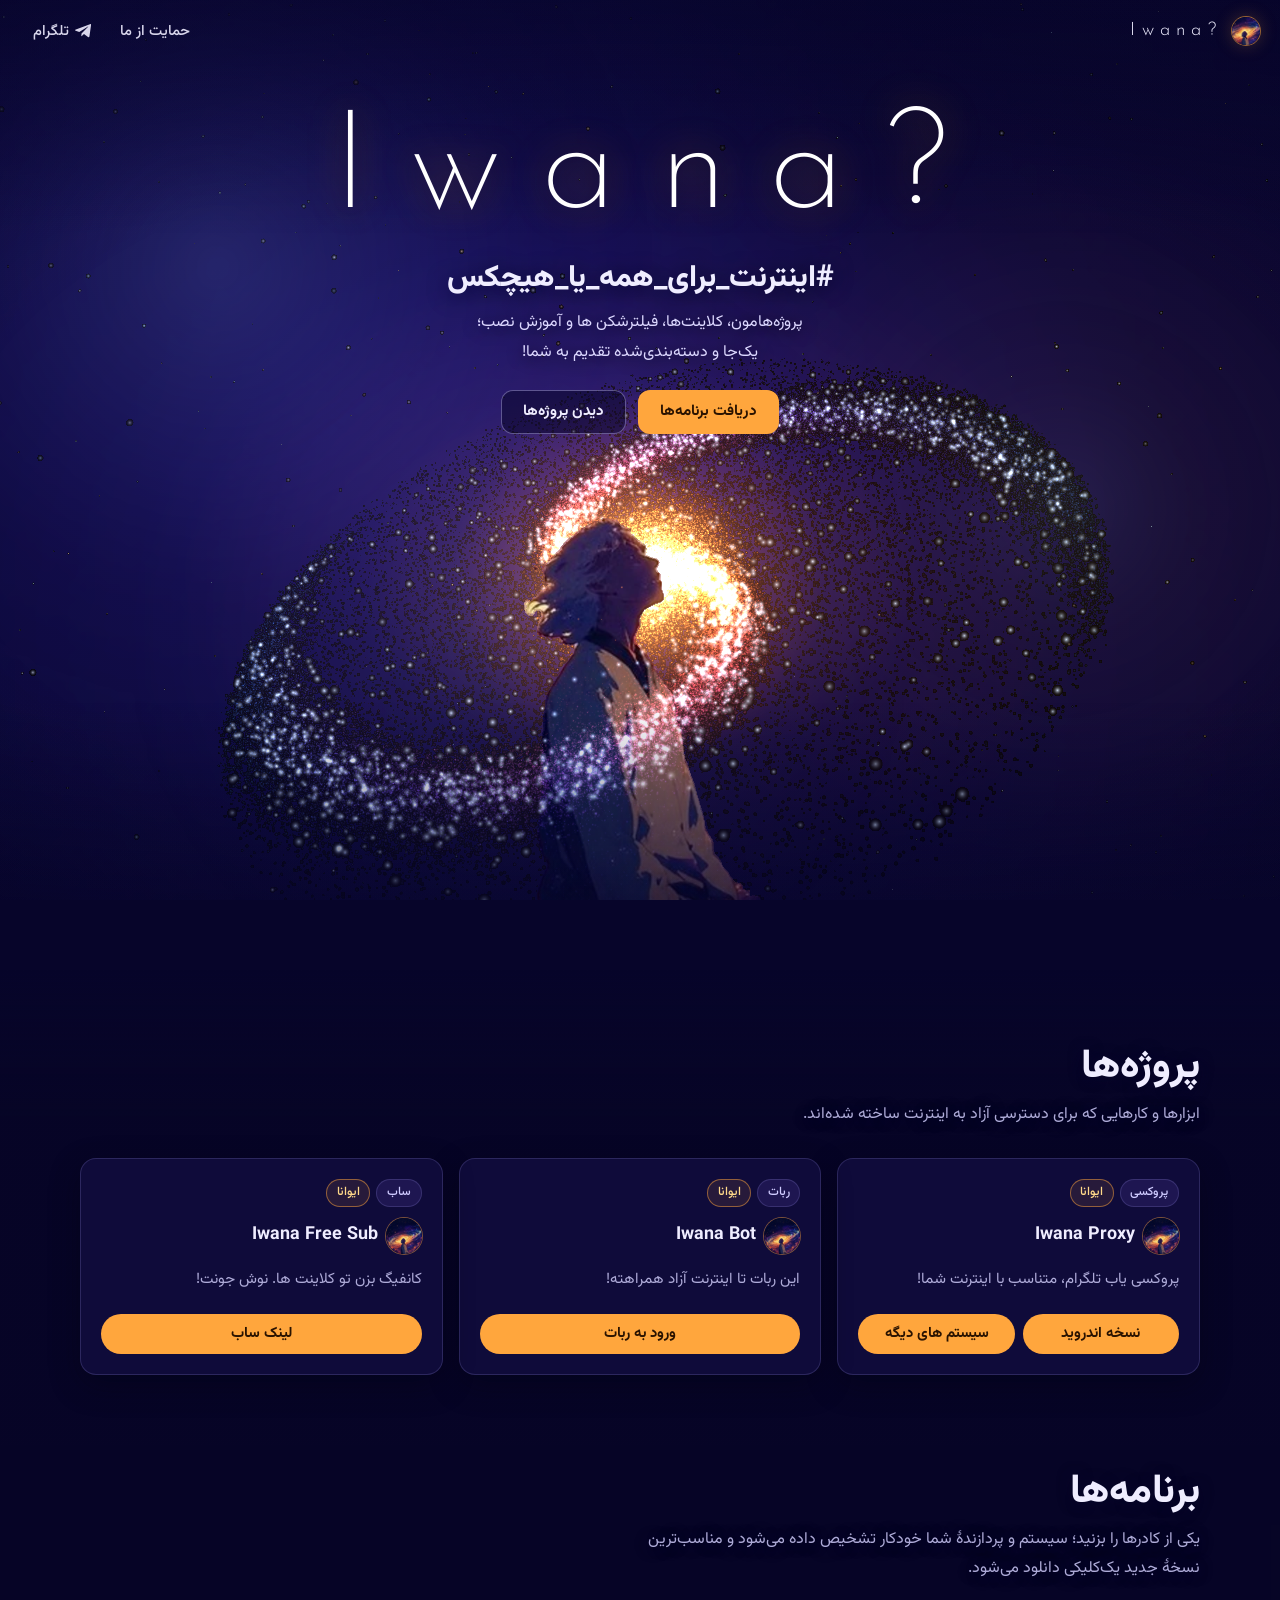
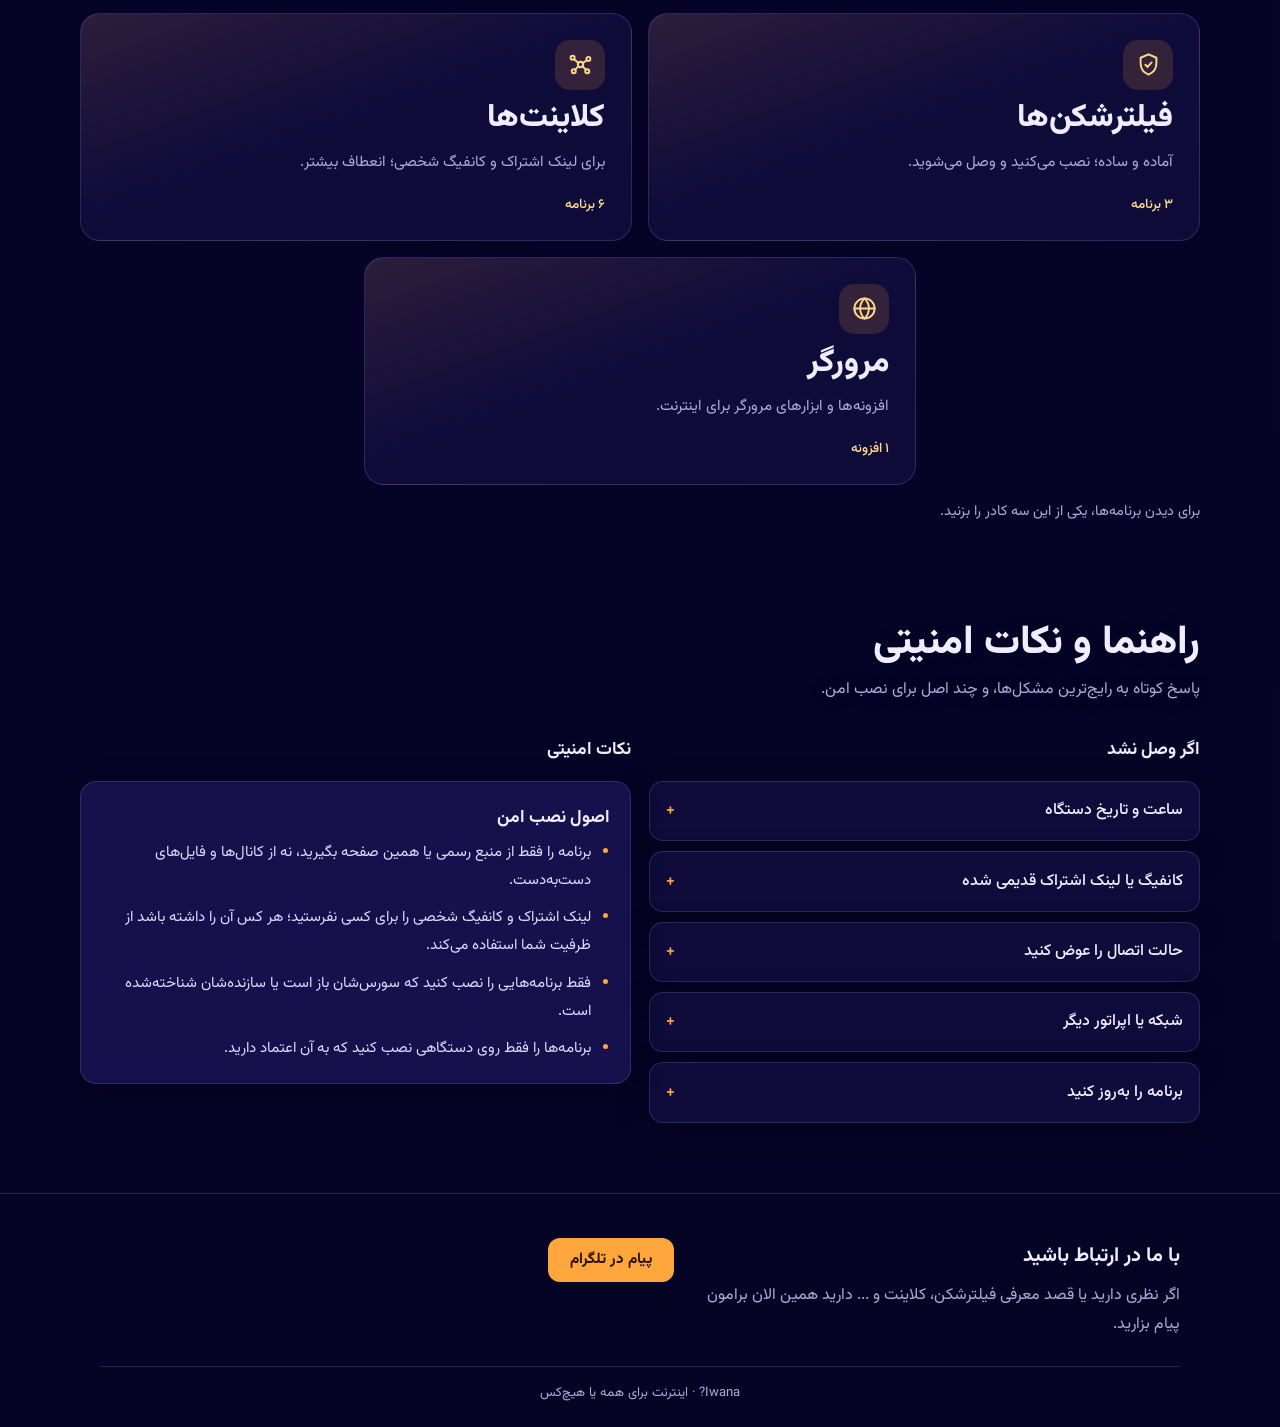
==== commit 055552ce: "Add files via upload" ====
--- a/docs/index.html
+++ b/docs/index.html
@@ -90,6 +90,50 @@
 
 /* ---------- hero ---------- */
 main{position:relative;z-index:1}
+#boot{position:fixed;inset:0;z-index:9999;overflow:hidden;background:radial-gradient(120% 90% at 50% 100%,#1a1160 0,#0a0734 55%,#05031f 100%);transition:opacity .7s ease,visibility .7s;display:block}
+#boot.done{opacity:0;visibility:hidden;pointer-events:none}
+#boot .bs{position:absolute;width:2px;height:2px;border-radius:50%;background:#fff;opacity:.7;animation:bt 2.6s ease-in-out infinite}
+@keyframes bt{50%{opacity:.15}}
+#boot .pad{position:absolute;left:50%;bottom:0;width:min(520px,90vw);height:14vh;transform:translateX(-50%);background:radial-gradient(60% 100% at 50% 100%,rgba(255,166,61,.35),rgba(255,166,61,0) 70%)}
+#boot .gnd{position:absolute;left:0;right:0;bottom:0;height:9vh;background:linear-gradient(180deg,#0d0a3d,#05031f);border-top:1px solid rgba(176,166,255,.25)}
+#boot .tower{position:absolute;left:calc(50% + 46px);bottom:9vh;width:10px;height:150px;background:repeating-linear-gradient(180deg,#2b2780 0 6px,#17135a 6px 12px);border-radius:2px;opacity:.9}
+#boot .tower::after{content:"";position:absolute;left:-34px;top:40px;width:34px;height:6px;background:#2b2780;border-radius:2px;transform-origin:right;animation:arm .9s .5s ease forwards}
+@keyframes arm{to{transform:rotate(-70deg);opacity:0}}
+#boot .rocket{position:absolute;left:50%;bottom:calc(9vh - 6px);width:64px;margin-left:-32px;will-change:transform}
+#boot .rocket svg{display:block;width:64px;height:auto;overflow:visible}
+#boot.go .rocket{animation:rise 3.1s cubic-bezier(.55,.05,.85,.5) forwards}
+@keyframes rise{0%{transform:translateY(0)}12%{transform:translateY(-4px) translateX(-1px)}16%{transform:translateY(-6px) translateX(1px)}100%{transform:translateY(calc(-100vh - 240px))}}
+#boot .flame{transform-origin:50% 0;animation:fl .12s infinite alternate}
+@keyframes fl{from{transform:scaleY(.82) scaleX(.95)}to{transform:scaleY(1.12) scaleX(1.05)}}
+#boot .flamebox{opacity:0;transition:opacity .4s}
+#boot.ign .flamebox,#boot.go .flamebox{opacity:1}
+#boot .puff{position:absolute;bottom:calc(9vh - 14px);left:50%;width:46px;height:46px;margin-left:-23px;border-radius:50%;background:radial-gradient(circle,rgba(255,255,255,.55),rgba(190,180,255,.25) 60%,rgba(190,180,255,0));filter:blur(4px);opacity:0}
+#boot.ign .puff,#boot.go .puff{animation:pf 2.4s ease-out forwards}
+#boot .puff:nth-of-type(odd){--dx:-1}#boot .puff:nth-of-type(even){--dx:1}
+@keyframes pf{0%{opacity:0;transform:translate(0,0) scale(.5)}20%{opacity:.9}100%{opacity:0;transform:translate(calc(var(--dx) * var(--x)),-26px) scale(3.2)}}
+#boot .trail{position:absolute;left:50%;bottom:calc(9vh + 20px);width:10px;margin-left:-5px;height:0;border-radius:6px;background:linear-gradient(180deg,rgba(255,200,120,0),rgba(255,166,61,.55) 40%,rgba(255,255,255,.7));filter:blur(3px);opacity:0}
+#boot.go .trail{animation:tr 3.1s cubic-bezier(.55,.05,.85,.5) forwards}
+@keyframes tr{0%{height:0;opacity:0}16%{opacity:.9;height:60px}100%{height:calc(100vh + 200px);opacity:0;transform:translateY(calc(-100vh - 200px));}}
+#boot .word{direction:ltr;position:absolute;left:0;right:0;top:42%;text-align:center;font:300 clamp(1.4rem,4vw,2.2rem)/1 var(--f-mark,sans-serif);letter-spacing:.5em;color:#fff;opacity:0;transition:opacity 1s}
+#boot.ign .word{opacity:.85}
+html.booting{overflow:hidden}
+@media (prefers-reduced-motion:reduce){#boot.go .rocket,#boot.go .trail{animation-duration:.01s}#boot .flame,#boot .bs{animation:none}}
+
+.foot{position:relative;z-index:1;background:rgba(7,5,36,.9);border-top:1px solid var(--line);padding:44px 20px 22px}
+.foot-in{max-width:1080px;margin:0 auto;display:grid;grid-template-columns:1fr 1.2fr;gap:28px;align-items:start}
+.foot h2{margin:0 0 6px;font-size:1.25rem}
+.foot p{margin:0;color:var(--muted,#b9b4e6)}
+.foot form{display:grid;gap:10px}
+.foot textarea{width:100%;min-height:104px;resize:vertical;padding:.7rem .9rem;border-radius:14px;border:1px solid var(--line);background:var(--void);color:var(--text);font:inherit;line-height:1.7}
+.foot textarea:focus{outline:2px solid var(--ember);outline-offset:1px}
+.foot .row{display:flex;gap:12px;align-items:center;justify-content:space-between;flex-wrap:wrap}
+.foot .cnt{font-size:.8rem;color:var(--muted,#b9b4e6)}
+.foot .st{min-height:1.5em;font-size:.9rem}
+.foot .st.ok{color:#7ee2a8}.foot .st.err{color:#ff9aa2}
+.foot .hp{position:absolute;left:-9999px;width:1px;height:1px;opacity:0}
+.foot-bottom{max-width:1080px;margin:26px auto 0;padding-top:14px;border-top:1px solid var(--line);font-size:.82rem;color:var(--muted,#b9b4e6);text-align:center}
+@media(max-width:760px){.foot-in{grid-template-columns:1fr}}
+
 .hero{min-height:calc(100vh + 70px);min-height:calc(100svh + 70px);padding:104px 20px 24px;display:flex;flex-direction:column;align-items:center;text-align:center;position:relative}
 .wordmark{margin:0;font:200 clamp(3.2rem,12.5vw,8.6rem)/1 var(--f-mark);letter-spacing:.3em;padding-left:.3em;direction:ltr;color:#fff;
   text-shadow:0 0 38px rgba(255,166,61,.4),0 2px 24px rgba(7,5,42,.8)}
@@ -162,6 +206,9 @@
 .with-ico{display:flex;align-items:center;gap:8px;flex-wrap:nowrap;margin:0 0 6px;padding:0}
 .with-ico .name{min-width:0;overflow:hidden;text-overflow:ellipsis;white-space:nowrap}
 .with-ico span{line-height:1.2}
+.who{display:flex;align-items:center;gap:8px;min-width:0;flex:1 1 auto;color:inherit;text-decoration:none}
+a.who:hover .name{text-decoration:underline;text-underline-offset:4px}
+.guide-link{color:var(--arc,#8aa8ff);font-weight:600}
 .ico{width:36px;height:36px;border-radius:50%;object-fit:cover;flex:none;box-shadow:0 0 0 1px rgba(255,166,61,.45)}
 .dl{display:flex;flex-wrap:wrap;gap:8px;align-items:center}
 .dl-main{font-weight:700;text-align:center}
@@ -197,7 +244,7 @@
 @media (max-width:820px){.picks{grid-template-columns:minmax(0,1fr)}.pick{padding:20px}}
 .apps{display:grid;gap:14px;grid-template-columns:repeat(auto-fill,minmax(min(100%,290px),1fr))}
 .app h3{display:flex;align-items:center;justify-content:flex-start;gap:8px;min-height:36px;margin:0 0 8px}
-.app h3 .name{font:500 1.15rem/1.2 var(--f-mark);letter-spacing:.02em;direction:ltr;unicode-bidi:isolate;flex:1 1 auto;text-align:right}
+.app h3 .name{font:500 1.15rem/1.2 var(--f-mark);letter-spacing:.02em;direction:ltr;unicode-bidi:isolate;text-align:right}
 .app .kind{flex:none;line-height:1.2;font-size:.76rem;color:var(--gold);font-weight:500;white-space:nowrap}
 .meta{font-size:.82rem;color:var(--muted)}
 .hash{display:flex;align-items:center;gap:8px;min-width:0;font-size:.74rem;color:var(--muted)}
@@ -249,6 +296,39 @@
   </div>
 </div>
 
+<div id="boot" aria-hidden="true">
+  <i class="bs" style="left:8%;top:12%"></i><i class="bs" style="left:22%;top:30%;animation-delay:.6s"></i><i class="bs" style="left:35%;top:8%;animation-delay:1.1s"></i><i class="bs" style="left:51%;top:20%"></i><i class="bs" style="left:63%;top:36%;animation-delay:.3s"></i><i class="bs" style="left:77%;top:10%;animation-delay:.9s"></i><i class="bs" style="left:90%;top:26%;animation-delay:1.5s"></i><i class="bs" style="left:15%;top:55%;animation-delay:.4s"></i><i class="bs" style="left:84%;top:58%;animation-delay:1.2s"></i><i class="bs" style="left:44%;top:62%;animation-delay:.8s"></i>
+  <div class="word">I w a n a ?</div>
+  <div class="pad"></div><div class="gnd"></div><div class="tower"></div>
+  <i class="puff" style="--x:70px"></i><i class="puff" style="--x:120px;animation-delay:.15s"></i><i class="puff" style="--x:95px;animation-delay:.3s"></i><i class="puff" style="--x:150px;animation-delay:.45s"></i>
+  <div class="trail"></div>
+  <div class="rocket"><svg viewBox="0 0 64 150" aria-hidden="true">
+    <defs>
+      <linearGradient id="rb" x1="0" x2="1"><stop offset="0" stop-color="#cfd0ff"/><stop offset=".5" stop-color="#ffffff"/><stop offset="1" stop-color="#a9a6ee"/></linearGradient>
+      <linearGradient id="rf" x1="0" y1="0" x2="0" y2="1"><stop offset="0" stop-color="#fff6d8"/><stop offset=".35" stop-color="#ffb347"/><stop offset="1" stop-color="#ff5a1f" stop-opacity="0"/></linearGradient>
+    </defs>
+    <g class="flamebox"><path class="flame" d="M24 112 Q32 168 40 112 Z" fill="url(#rf)"/><path class="flame" d="M28 112 Q32 146 36 112 Z" fill="#fff" opacity=".85"/></g>
+    <path d="M14 96 L2 124 L22 112 Z" fill="#ff7a2f"/><path d="M50 96 L62 124 L42 112 Z" fill="#ff7a2f"/>
+    <path d="M32 2 C46 22 50 52 48 104 L16 104 C14 52 18 22 32 2 Z" fill="url(#rb)"/>
+    <path d="M32 2 C39 12 43 22 45 34 L19 34 C21 22 25 12 32 2 Z" fill="#ffa63d"/>
+    <circle cx="32" cy="58" r="10" fill="#1b2a8f" stroke="#8a6dff" stroke-width="3"/><circle cx="29" cy="55" r="3" fill="#9fc2ff" opacity=".9"/>
+    <rect x="16" y="86" width="32" height="6" fill="#8a6dff" opacity=".55"/>
+    <path d="M24 104 h16 l-3 8 h-10 z" fill="#4a3fb5"/>
+  </svg></div>
+</div>
+<noscript><style>#boot{display:none}html.booting{overflow:auto}</style></noscript>
+<script>(function(){
+  var b=document.getElementById('boot'),h=document.documentElement;if(!b)return;
+  h.classList.add('booting');
+  var calm=window.matchMedia&&matchMedia('(prefers-reduced-motion: reduce)').matches,t0=Date.now(),loaded=document.readyState==='complete',flown=false,closed=false;
+  function close(){if(closed)return;closed=true;b.classList.add('done');h.classList.remove('booting');setTimeout(function(){if(b.parentNode)b.parentNode.removeChild(b)},900)}
+  function check(){if(flown&&loaded)close()}
+  if(!loaded)window.addEventListener('load',function(){loaded=true;check()});
+  setTimeout(function(){b.classList.add('ign')},calm?0:250);
+  setTimeout(function(){b.classList.add('go')},calm?60:1000);
+  setTimeout(function(){flown=true;check()},calm?300:3900);
+  setTimeout(close,9000);
+})();</script>
 <header class="top" id="top">
   <a class="brand" href="#" aria-label="Iwana">
     <img class="logo" width="28" height="28" src="[data-uri]" alt="">
@@ -329,12 +409,54 @@
     </div>
   </section>
 </main>
+<footer class="foot" id="contact">
+  <div class="foot-in">
+    <div>
+      <h2>با ما در ارتباط باشید</h2>
+      <p>اگر نظری دارید یا قصد معرفی فیلترشکن، کلاینت و ... دارید همین الان برامون پیام بزارید.</p>
+    </div>
+    <form id="msgForm" novalidate hidden>
+      <label for="msgText" class="sr" style="position:absolute;left:-9999px">پیام شما</label>
+      <textarea id="msgText" maxlength="2000" placeholder="پیام خود را اینجا بنویسید…" required></textarea>
+      <input class="hp" type="text" name="website" id="msgHp" tabindex="-1" autocomplete="off" aria-hidden="true">
+      <div class="row"><span class="cnt" id="msgCnt">۰ / ۲۰۰۰</span><button class="btn btn-primary" type="submit" id="msgBtn">ارسال پیام</button></div>
+      <div class="st" id="msgSt" role="status" aria-live="polite"></div>
+    </form>
+    <div id="msgOff" hidden><a class="btn btn-primary" href="https://t.me/I_w_a_n_a" target="_blank" rel="noopener">پیام در تلگرام</a></div>
+  </div>
+  <div class="foot-bottom">Iwana? · اینترنت برای همه یا هیچ‌کس</div>
+</footer>
+<script>(function(){
+  var f=document.getElementById('msgForm'),off=document.getElementById('msgOff');if(!f)return;
+  var ta=document.getElementById('msgText'),btn=document.getElementById('msgBtn'),st=document.getElementById('msgSt'),cnt=document.getElementById('msgCnt'),shown=Date.now(),api='';
+  function say(t,c){st.textContent=t;st.className='st '+(c||'')}
+  function fa(n){return String(n).replace(/\d/g,function(d){return '۰۱۲۳۴۵۶۷۸۹'[d]})}
+  ta.addEventListener('input',function(){cnt.textContent=fa(ta.value.length)+' / '+fa(2000)});
+  fetch('data/content.json',{cache:'no-cache'}).then(function(r){return r.ok?r.json():null}).catch(function(){return null}).then(function(j){
+    api=j&&j.site&&/^https:\/\//.test(j.site.messagesApi||'')?j.site.messagesApi.replace(/\/+$/,''):'';
+    if(api)f.hidden=false;else off.hidden=false;
+  });
+  function sha(s){return crypto.subtle.digest('SHA-256',new TextEncoder().encode(s)).then(function(b){return Array.prototype.map.call(new Uint8Array(b),function(x){return ('0'+x.toString(16)).slice(-2)}).join('')})}
+  function pow(ch){var n=0,z=new Array((ch.zeros||3)+1).join('0');return new Promise(function(res,rej){(function step(){var tries=0;(function one(){if(tries++>=400)return setTimeout(step,0);sha(ch.c+':'+n).then(function(h){if(h.indexOf(z)===0)res(n);else{n++;one()}},rej)})()})()})}
+  f.addEventListener('submit',function(e){
+    e.preventDefault();var m=ta.value.trim();
+    if(m.length<5){say('پیام خیلی کوتاه است.','err');return}
+    if(!(window.crypto&&crypto.subtle)){say('مرورگر شما از این فرم پشتیبانی نمی‌کند؛ از تلگرام پیام بدهید.','err');return}
+    btn.disabled=true;say('در حال بررسی…');var fill=Date.now()-shown;
+    fetch(api+'/challenge').then(function(r){return r.json()}).then(function(ch){
+      return pow(ch).then(function(n){return fetch(api+'/send',{method:'POST',headers:{'content-type':'application/json'},body:JSON.stringify({message:m,hp:document.getElementById('msgHp').value,c:ch.c,ts:ch.ts,sig:ch.sig,nonce:n,fill:fill})})});
+    }).then(function(r){return r.json().then(function(j){return {ok:r.ok,j:j}})}).then(function(x){
+      if(x.ok){say('پیام شما فرستاده شد. ممنون!','ok');ta.value='';cnt.textContent=fa(0)+' / '+fa(2000);shown=Date.now();setTimeout(function(){btn.disabled=false},20000)}
+      else{say((x.j&&x.j.error)||'ارسال نشد.','err');btn.disabled=false}
+    }).catch(function(){say('اتصال برقرار نشد. کمی بعد دوباره تلاش کنید.','err');btn.disabled=false});
+  });
+})();</script>
 <script src="assets/three.min.js"></script>
 <script>
 /* Content (projects and apps) lives in data/content.json.
    DEFAULT_CONTENT below is a copy used only when that file cannot be fetched. */
 /*CONTENT:START*/
-var DEFAULT_CONTENT = {"rev": 1, "sections": [{"id": "vpn", "title": "فیلترشکن‌ها", "desc": "آماده و ساده؛ نصب می‌کنید و وصل می‌شوید."}, {"id": "client", "title": "کلاینت‌ها", "desc": "برای لینک اشتراک و کانفیگ شخصی؛ انعطاف بیشتر."}, {"id": "browser", "title": "مرورگر", "desc": "افزونه‌ها و ابزارهای مرورگر؛ نسخهٔ مرورگر شما خودکار تشخیص داده می‌شود."}], "projects": [{"title": "راهنمای گام‌به‌گام اتصال", "tags": ["آموزش"], "sample": true, "desc": "آموزش متنی و تصویری نصب و اتصال برای هر سیستم‌عامل، با زبان ساده.", "links": [], "id": "p1", "icon": ""}, {"title": "مخزن کانفیگ‌های آزمایش‌شده", "tags": ["ابزار", "کانفیگ"], "sample": true, "desc": "فهرستی از پیکربندی‌های تست‌شده که به‌طور مرتب بررسی و به‌روز می‌شوند.", "links": [], "id": "p2", "icon": ""}, {"title": "ابزار بررسی سلامت اتصال", "tags": ["ابزار"], "sample": true, "desc": "تشخیص سریع اینکه مشکل از کانفیگ، شبکه یا برنامه است.", "links": [], "id": "p3", "icon": ""}], "apps": [{"id": "hiddify", "name": "Hiddify", "kind": "کلاینت چندپروتکلی", "desc": "کلاینت متن‌باز با رابط ساده و پشتیبانی از لینک اشتراک؛ مناسب شروع.", "steps": ["برنامه را باز کنید و دسترسی VPN را بپذیرید.", "گزینهٔ افزودن پروفایل را بزنید و لینک اشتراک را از کلیپ‌بورد بچسبانید یا QR را اسکن کنید.", "پروفایل را انتخاب و دکمهٔ اتصال را بزنید.", "اگر وصل نشد، حالت اتصال (پراکسی یا VPN) را عوض کنید."], "category": "client", "links": [{"url": "https://github.com/hiddify/hiddify-app/releases", "file": "", "os": ""}, {"url": "https://hiddify.com", "file": "", "os": "ios"}], "icon": ""}, {"id": "v2rayng", "name": "v2rayNG", "kind": "کلاینت Xray/V2Ray", "desc": "کلاینت پرکاربرد و سبک برای Android با هستهٔ Xray.", "steps": ["دکمهٔ + بالای صفحه را بزنید.", "«Import config from Clipboard» را انتخاب کنید، یا QR را اسکن کنید.", "کانفیگ واردشده را انتخاب و دکمهٔ شروع پایین صفحه را بزنید.", "با گزینهٔ تست تأخیر اتصال را بسنجید."], "category": "client", "links": [{"url": "https://github.com/2dust/v2rayNG/releases", "file": "", "os": "android"}], "icon": ""}, {"id": "v2rayn", "name": "v2rayN", "kind": "کلاینت Xray/sing-box", "desc": "کلاینت قدرتمند Windows با مدیریت اشتراک و حالت TUN.", "steps": ["از منوی Servers گزینهٔ «Import bulk URL from clipboard» را بزنید.", "سرور را انتخاب و فعال کنید.", "در نوار پایین، System proxy را روی «Set system proxy» بگذارید.", "برای حالت VPN، Enable Tun را روشن کنید (نیاز به اجرا با دسترسی ادمین)."], "category": "client", "links": [{"url": "https://github.com/2dust/v2rayN/releases", "file": "", "os": "windows"}], "icon": ""}, {"id": "clashverge", "name": "Clash Verge Rev", "kind": "کلاینت Clash/Mihomo", "desc": "رابط گرافیکی بر پایهٔ هستهٔ Mihomo؛ قوانین مسیریابی انعطاف‌پذیر.", "steps": ["به بخش Profiles بروید، لینک اشتراک را بچسبانید و Import بزنید.", "پروفایل را فعال کنید.", "در Settings، System Proxy یا TUN Mode را روشن کنید (TUN به نصب Service Mode نیاز دارد).", "از بخش Proxies گرهٔ دلخواه را انتخاب کنید."], "category": "client", "links": [{"url": "https://github.com/clash-verge-rev/clash-verge-rev/releases", "file": "", "os": ""}], "icon": ""}, {"id": "singbox", "name": "sing-box", "kind": "هستهٔ جهانی و کلاینت رسمی", "desc": "کلاینت رسمی sing-box برای Android و دستگاه‌های اپل.", "steps": ["برنامه را نصب کنید.", "یک پروفایل جدید بسازید و کانفیگ را از لینک یا فایل وارد کنید.", "پروفایل را فعال و سرویس را روشن کنید."], "category": "client", "links": [{"url": "https://sing-box.sagernet.org/clients/", "file": "", "os": ""}], "icon": ""}, {"id": "v2raya", "name": "v2rayA", "kind": "کلاینت وب برای Linux", "desc": "سرویس پس‌زمینه با پنل وب محلی؛ مناسب سرور و دسکتاپ Linux.", "steps": ["پس از نصب، سرویس را فعال کنید: `sudo systemctl enable --now v2raya`", "آدرس `http://localhost:2017` را در مرورگر باز کنید و حساب بسازید.", "اشتراک یا کانفیگ را Import و سرور را Connect کنید.", "در تنظیمات، حالت پراکسی شفاف را انتخاب کنید."], "category": "client", "links": [{"url": "https://github.com/v2rayA/v2rayA/releases", "file": "", "os": "linux"}], "icon": ""}, {"id": "outline", "name": "Outline", "kind": "اتصال با کلید دسترسی", "desc": "ساده‌ترین راه برای اتصال با یک کلید؛ مناسب کسانی که کانفیگ پیچیده نمی‌خواهند.", "steps": ["کلید دسترسی را که با `ss://` شروع می‌شود کپی کنید.", "برنامه معمولاً کلید را از کلیپ‌بورد تشخیص می‌دهد؛ وگرنه «افزودن سرور» را بزنید و بچسبانید.", "روی Connect بزنید."], "category": "client", "links": [{"url": "https://getoutline.org/get-started/", "file": "", "os": ""}], "icon": ""}, {"id": "psiphon", "name": "Psiphon", "kind": "ابزار آمادهٔ اتصال", "desc": "بدون کانفیگ و ثبت‌نام؛ باز می‌کنید و خودش مسیر را پیدا می‌کند.", "steps": ["برنامه را باز کنید.", "صبر کنید تا اتصال برقرار شود؛ کانفیگی لازم نیست.", "اگر وصل نشد، چند دقیقه بعد یا روی شبکهٔ دیگر دوباره امتحان کنید."], "category": "vpn", "links": [{"url": "https://psiphon.ca/en/download.html", "file": "", "os": ""}], "icon": ""}, {"id": "tor", "name": "Tor Browser", "kind": "مرورگر ناشناس‌ساز", "desc": "مرورگری که ترافیک را از شبکهٔ Tor می‌گذراند. فقط ترافیک خود مرورگر محافظت می‌شود.", "steps": ["نصب و اجرا کنید و Connect بزنید.", "اگر اتصال مستقیم بسته بود، Configure Connection را بزنید و Snowflake یا obfs4 را انتخاب کنید.", "به یاد داشته باشید که فقط ترافیک مرورگر تور از این شبکه عبور می‌کند، نه کل دستگاه."], "category": "vpn", "links": [{"url": "https://www.torproject.org/download/", "file": "", "os": ""}], "icon": ""}, {"id": "wireguard", "name": "WireGuard", "kind": "تونل VPN", "desc": "تونل سریع و سبک برای زمانی که سرور WireGuard دارید.", "steps": ["فایل `.conf` یا QR تونل را که از ارائه‌دهنده گرفته‌اید وارد کنید.", "تونل را فعال کنید."], "category": "client", "links": [{"url": "https://www.wireguard.com/install/", "file": "", "os": ""}], "icon": ""}], "support": {"title": "حمایت از ما", "intro": "اگر کار ما برایتان مفید بوده، با ارز دیجیتال از ادامهٔ راه حمایت کنید. هر مبلغی، هرچند کوچک، ارزشمند است.", "wallets": []}, "site": {"url": ""}};
+var DEFAULT_CONTENT = {"rev": 1, "sections": [{"id": "vpn", "title": "فیلترشکن‌ها", "desc": "آماده و ساده؛ نصب می‌کنید و وصل می‌شوید."}, {"id": "client", "title": "کلاینت‌ها", "desc": "برای لینک اشتراک و کانفیگ شخصی؛ انعطاف بیشتر."}, {"id": "browser", "title": "مرورگر", "desc": "افزونه‌ها و ابزارهای مرورگر؛ نسخهٔ مرورگر شما خودکار تشخیص داده می‌شود."}], "projects": [{"title": "راهنمای گام‌به‌گام اتصال", "tags": ["آموزش"], "sample": true, "desc": "آموزش متنی و تصویری نصب و اتصال برای هر سیستم‌عامل، با زبان ساده.", "links": [], "id": "p1", "icon": ""}, {"title": "مخزن کانفیگ‌های آزمایش‌شده", "tags": ["ابزار", "کانفیگ"], "sample": true, "desc": "فهرستی از پیکربندی‌های تست‌شده که به‌طور مرتب بررسی و به‌روز می‌شوند.", "links": [], "id": "p2", "icon": ""}, {"title": "ابزار بررسی سلامت اتصال", "tags": ["ابزار"], "sample": true, "desc": "تشخیص سریع اینکه مشکل از کانفیگ، شبکه یا برنامه است.", "links": [], "id": "p3", "icon": ""}], "apps": [{"id": "hiddify", "name": "Hiddify", "kind": "کلاینت چندپروتکلی", "desc": "کلاینت متن‌باز با رابط ساده و پشتیبانی از لینک اشتراک؛ مناسب شروع.", "steps": ["برنامه را باز کنید و دسترسی VPN را بپذیرید.", "گزینهٔ افزودن پروفایل را بزنید و لینک اشتراک را از کلیپ‌بورد بچسبانید یا QR را اسکن کنید.", "پروفایل را انتخاب و دکمهٔ اتصال را بزنید.", "اگر وصل نشد، حالت اتصال (پراکسی یا VPN) را عوض کنید."], "category": "client", "links": [{"url": "https://github.com/hiddify/hiddify-app/releases", "file": "", "os": ""}, {"url": "https://hiddify.com", "file": "", "os": "ios"}], "icon": ""}, {"id": "v2rayng", "name": "v2rayNG", "kind": "کلاینت Xray/V2Ray", "desc": "کلاینت پرکاربرد و سبک برای Android با هستهٔ Xray.", "steps": ["دکمهٔ + بالای صفحه را بزنید.", "«Import config from Clipboard» را انتخاب کنید، یا QR را اسکن کنید.", "کانفیگ واردشده را انتخاب و دکمهٔ شروع پایین صفحه را بزنید.", "با گزینهٔ تست تأخیر اتصال را بسنجید."], "category": "client", "links": [{"url": "https://github.com/2dust/v2rayNG/releases", "file": "", "os": "android"}], "icon": ""}, {"id": "v2rayn", "name": "v2rayN", "kind": "کلاینت Xray/sing-box", "desc": "کلاینت قدرتمند Windows با مدیریت اشتراک و حالت TUN.", "steps": ["از منوی Servers گزینهٔ «Import bulk URL from clipboard» را بزنید.", "سرور را انتخاب و فعال کنید.", "در نوار پایین، System proxy را روی «Set system proxy» بگذارید.", "برای حالت VPN، Enable Tun را روشن کنید (نیاز به اجرا با دسترسی ادمین)."], "category": "client", "links": [{"url": "https://github.com/2dust/v2rayN/releases", "file": "", "os": "windows"}], "icon": ""}, {"id": "clashverge", "name": "Clash Verge Rev", "kind": "کلاینت Clash/Mihomo", "desc": "رابط گرافیکی بر پایهٔ هستهٔ Mihomo؛ قوانین مسیریابی انعطاف‌پذیر.", "steps": ["به بخش Profiles بروید، لینک اشتراک را بچسبانید و Import بزنید.", "پروفایل را فعال کنید.", "در Settings، System Proxy یا TUN Mode را روشن کنید (TUN به نصب Service Mode نیاز دارد).", "از بخش Proxies گرهٔ دلخواه را انتخاب کنید."], "category": "client", "links": [{"url": "https://github.com/clash-verge-rev/clash-verge-rev/releases", "file": "", "os": ""}], "icon": ""}, {"id": "singbox", "name": "sing-box", "kind": "هستهٔ جهانی و کلاینت رسمی", "desc": "کلاینت رسمی sing-box برای Android و دستگاه‌های اپل.", "steps": ["برنامه را نصب کنید.", "یک پروفایل جدید بسازید و کانفیگ را از لینک یا فایل وارد کنید.", "پروفایل را فعال و سرویس را روشن کنید."], "category": "client", "links": [{"url": "https://sing-box.sagernet.org/clients/", "file": "", "os": ""}], "icon": ""}, {"id": "v2raya", "name": "v2rayA", "kind": "کلاینت وب برای Linux", "desc": "سرویس پس‌زمینه با پنل وب محلی؛ مناسب سرور و دسکتاپ Linux.", "steps": ["پس از نصب، سرویس را فعال کنید: `sudo systemctl enable --now v2raya`", "آدرس `http://localhost:2017` را در مرورگر باز کنید و حساب بسازید.", "اشتراک یا کانفیگ را Import و سرور را Connect کنید.", "در تنظیمات، حالت پراکسی شفاف را انتخاب کنید."], "category": "client", "links": [{"url": "https://github.com/v2rayA/v2rayA/releases", "file": "", "os": "linux"}], "icon": ""}, {"id": "outline", "name": "Outline", "kind": "اتصال با کلید دسترسی", "desc": "ساده‌ترین راه برای اتصال با یک کلید؛ مناسب کسانی که کانفیگ پیچیده نمی‌خواهند.", "steps": ["کلید دسترسی را که با `ss://` شروع می‌شود کپی کنید.", "برنامه معمولاً کلید را از کلیپ‌بورد تشخیص می‌دهد؛ وگرنه «افزودن سرور» را بزنید و بچسبانید.", "روی Connect بزنید."], "category": "client", "links": [{"url": "https://getoutline.org/get-started/", "file": "", "os": ""}], "icon": ""}, {"id": "psiphon", "name": "Psiphon", "kind": "ابزار آمادهٔ اتصال", "desc": "بدون کانفیگ و ثبت‌نام؛ باز می‌کنید و خودش مسیر را پیدا می‌کند.", "steps": ["برنامه را باز کنید.", "صبر کنید تا اتصال برقرار شود؛ کانفیگی لازم نیست.", "اگر وصل نشد، چند دقیقه بعد یا روی شبکهٔ دیگر دوباره امتحان کنید."], "category": "vpn", "links": [{"url": "https://psiphon.ca/en/download.html", "file": "", "os": ""}], "icon": ""}, {"id": "tor", "name": "Tor Browser", "kind": "مرورگر ناشناس‌ساز", "desc": "مرورگری که ترافیک را از شبکهٔ Tor می‌گذراند. فقط ترافیک خود مرورگر محافظت می‌شود.", "steps": ["نصب و اجرا کنید و Connect بزنید.", "اگر اتصال مستقیم بسته بود، Configure Connection را بزنید و Snowflake یا obfs4 را انتخاب کنید.", "به یاد داشته باشید که فقط ترافیک مرورگر تور از این شبکه عبور می‌کند، نه کل دستگاه."], "category": "vpn", "links": [{"url": "https://www.torproject.org/download/", "file": "", "os": ""}], "icon": ""}, {"id": "wireguard", "name": "WireGuard", "kind": "تونل VPN", "desc": "تونل سریع و سبک برای زمانی که سرور WireGuard دارید.", "steps": ["فایل `.conf` یا QR تونل را که از ارائه‌دهنده گرفته‌اید وارد کنید.", "تونل را فعال کنید."], "category": "client", "links": [{"url": "https://www.wireguard.com/install/", "file": "", "os": ""}], "icon": ""}], "support": {"title": "حمایت از ما", "intro": "اگر کار ما برایتان مفید بوده، با ارز دیجیتال از ادامهٔ راه حمایت کنید. هر مبلغی، هرچند کوچک، ارزشمند است.", "wallets": []}, "site": {"url": "", "messagesApi": ""}};
 /*CONTENT:END*/
 
 const OS = [
@@ -423,7 +545,7 @@
 /* Shared by the site and the admin panel (synced by sync_detect.py). DOM-free. */
 var PLATS = {android:'Android', ios:'iOS', windows:'Windows', macos:'macOS', linux:'Linux', chrome:'Chrome', edge:'Edge', firefox:'Firefox', opera:'Opera', safari:'Safari'};
 var OS_IDS = ['android','ios','windows','macos','linux'], BROWSER_IDS = ['chrome','edge','firefox','opera','safari'];
-var FMT_PREF = {windows:['installer','portable'], macos:['dmg','pkg','zip'], linux:['appimage','deb','rpm','archive'], android:['apk'], ios:['ipa'], chrome:['crx','zip'], edge:['crx','zip'], opera:['crx','zip'], firefox:['xpi'], safari:[]};
+var FMT_PREF = {windows:['installer','portable'], macos:['dmg','pkg','zip'], linux:['appimage','deb','rpm','archive'], android:['apk','archive'], ios:['ipa'], chrome:['crx','zip'], edge:['crx','zip'], opera:['crx','zip'], firefox:['xpi'], safari:[]};
 var FMT_NAMES = {apk:'APK', ipa:'IPA', installer:'نصب‌کننده (exe/msi)', portable:'قابل‌حمل (zip)', dmg:'DMG', pkg:'PKG', zip:'ZIP', appimage:'AppImage', deb:'deb (Debian/Ubuntu)', rpm:'rpm (Fedora/openSUSE)', archive:'آرشیو (tar/zip)', crx:'CRX', xpi:'XPI'};
 var FALLBACK = {'windows:arm64':['x64','x86'], 'windows:x64':['x86'], 'macos:arm64':['x64'], 'android:arm64':['armv7'], 'android:x64':['x86'], 'linux:x64':['x86']};
 
@@ -460,6 +582,7 @@
     else if (has(['chrome','chromium'])) { plat = 'chrome'; fmt = 'zip'; }
     else if (has(['win','win32','win64','windows','msvc'])) { plat = 'windows'; fmt = 'portable'; }
     else if (has(['mac','macos','darwin','osx'])) { plat = 'macos'; fmt = 'zip'; }
+    else if (has(['android','termux'])) { plat = 'android'; fmt = 'archive'; }
     else if (has(['linux','gnu','musl'])) { plat = 'linux'; fmt = 'archive'; }
     else return null;
   } else return null;
@@ -645,7 +768,7 @@
     arr(list).forEach(function(a){
       if (!a || typeof a !== 'object' || !a.name) return;
       out.push({id:String(a.id || ''), name:String(a.name), icon:safeIcon(a.icon), category:CATS.indexOf(a.category) >= 0 ? a.category : 'client', kind:String(a.kind || ''),
-        desc:String(a.desc || ''), steps:arr(a.steps).map(String), links:normLinks(a), layout:normLayout(a.layout)});
+        desc:String(a.desc || ''), steps:arr(a.steps).map(String), links:normLinks(a), layout:normLayout(a.layout), home:safeHref(a.home), guideUrl:safeHref(a.guideUrl)});
     });
     return out;
   }
@@ -780,10 +903,12 @@
   function appCard(a, list, T){
     var resultHost = el('div', {class:'dl'}); applyLayout(resultHost, a.layout);
     paintResults(resultHost, list, T);
-    var head = el('h3', {class:'with-ico'}, [a.icon ? el('img', {class:'ico', src:a.icon, alt:'', width:'36', height:'36', loading:'lazy'}) : null, el('span', {class:'name', text:a.name}), el('span', {class:'kind', text:a.kind || ''})]);
+    var whoKids = [a.icon ? el('img', {class:'ico', src:a.icon, alt:'', width:'36', height:'36', loading:'lazy'}) : null, el('span', {class:'name', text:a.name})];
+    var who = a.home ? el('a', {class:'who', href:a.home, target:'_blank', rel:'noopener', title:'صفحهٔ رسمی ' + a.name}, whoKids) : el('span', {class:'who'}, whoKids);
+    var head = el('h3', {class:'with-ico'}, [who, el('span', {class:'kind', text:a.kind || ''})]);
     var card = el('article', {class:'card app'}, [head, a.desc ? el('p', {text:a.desc}) : null, resultHost]);
-    if (a.steps.length || a.category !== 'browser'){
-      var inner = el('div', {}, [a.steps.length ? steps(a.steps) : null, a.category !== 'browser' ? osGuide(T.plat) : null]);
+    if (a.steps.length || a.guideUrl || a.category !== 'browser'){
+      var inner = el('div', {}, [a.steps.length ? steps(a.steps) : null, a.guideUrl ? el('p', {}, [el('a', {class:'guide-link', href:a.guideUrl, target:'_blank', rel:'noopener', text:'آموزش کامل این برنامه ↗'})]) : null, a.category !== 'browser' ? osGuide(T.plat) : null]);
       card.appendChild(el('details', {class:'how'}, [el('summary', {text:'آموزش نصب و اتصال'}), inner]));
     }
     return card;
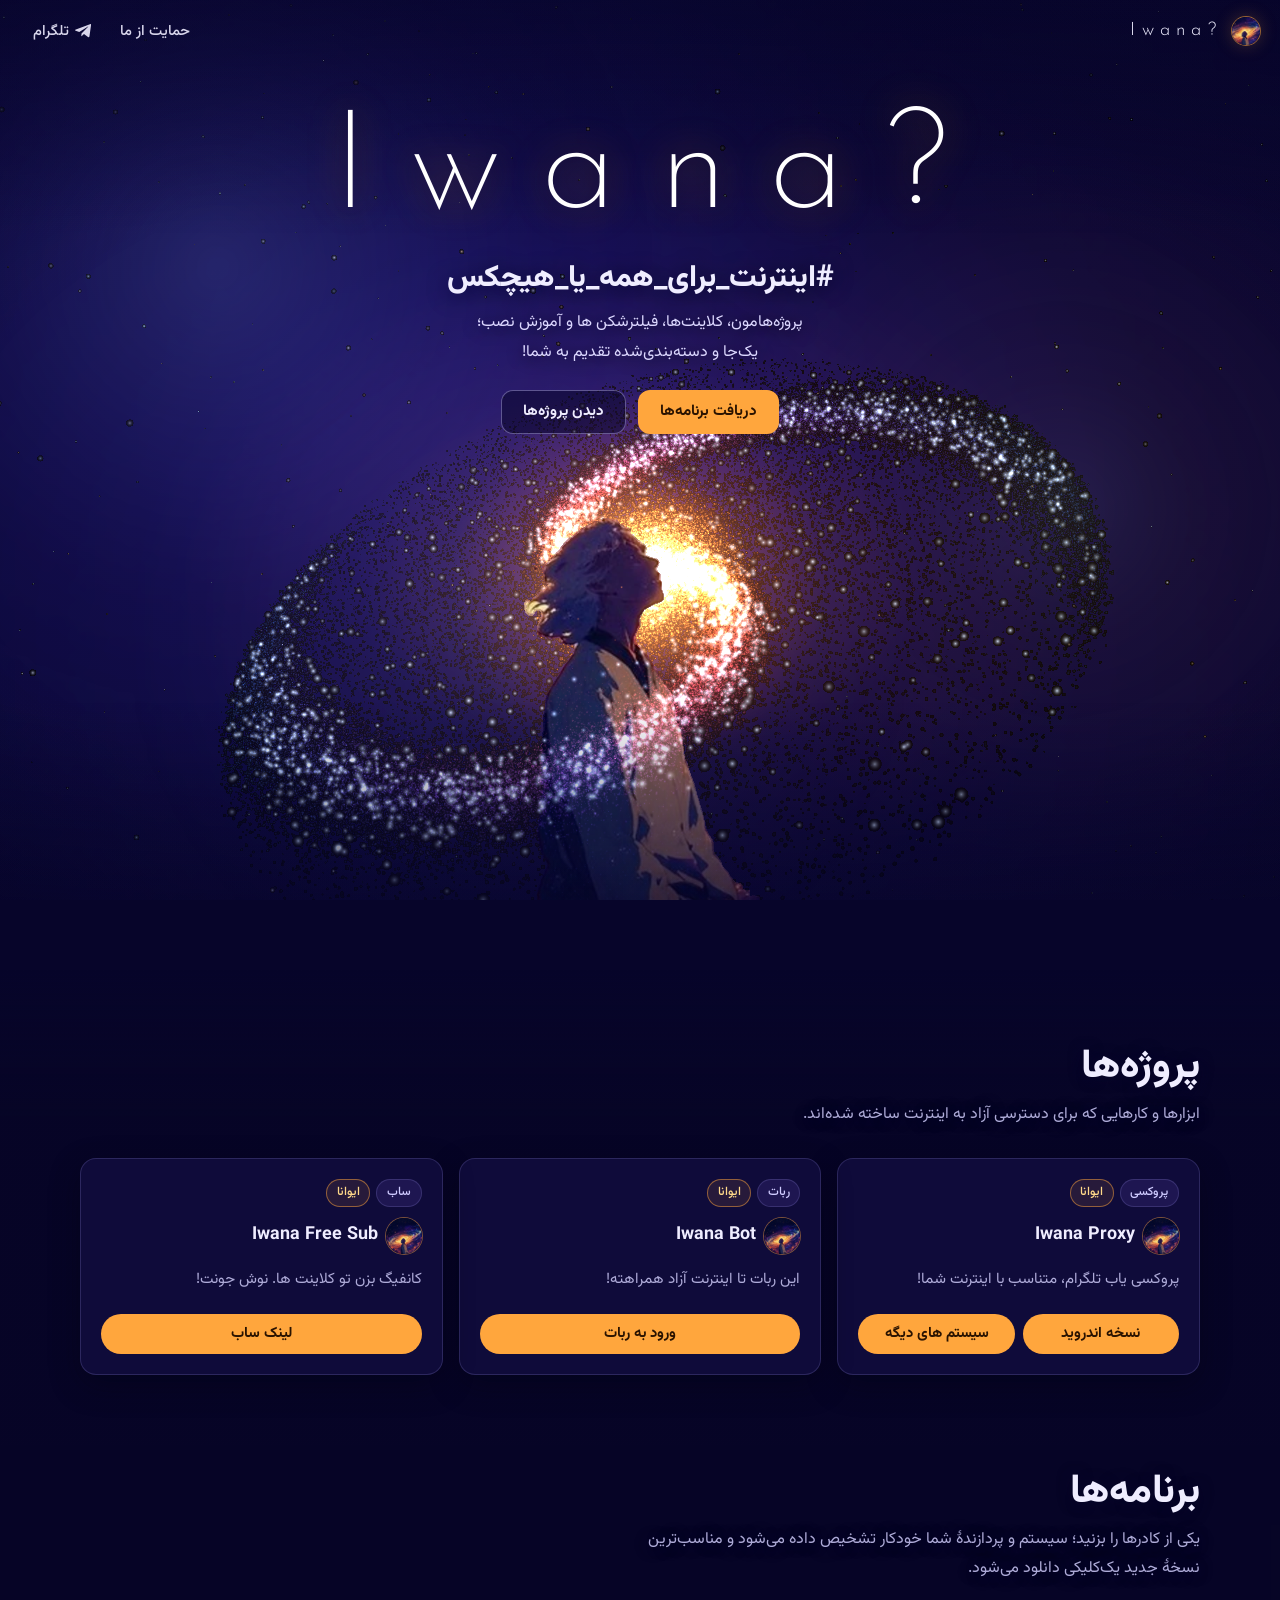
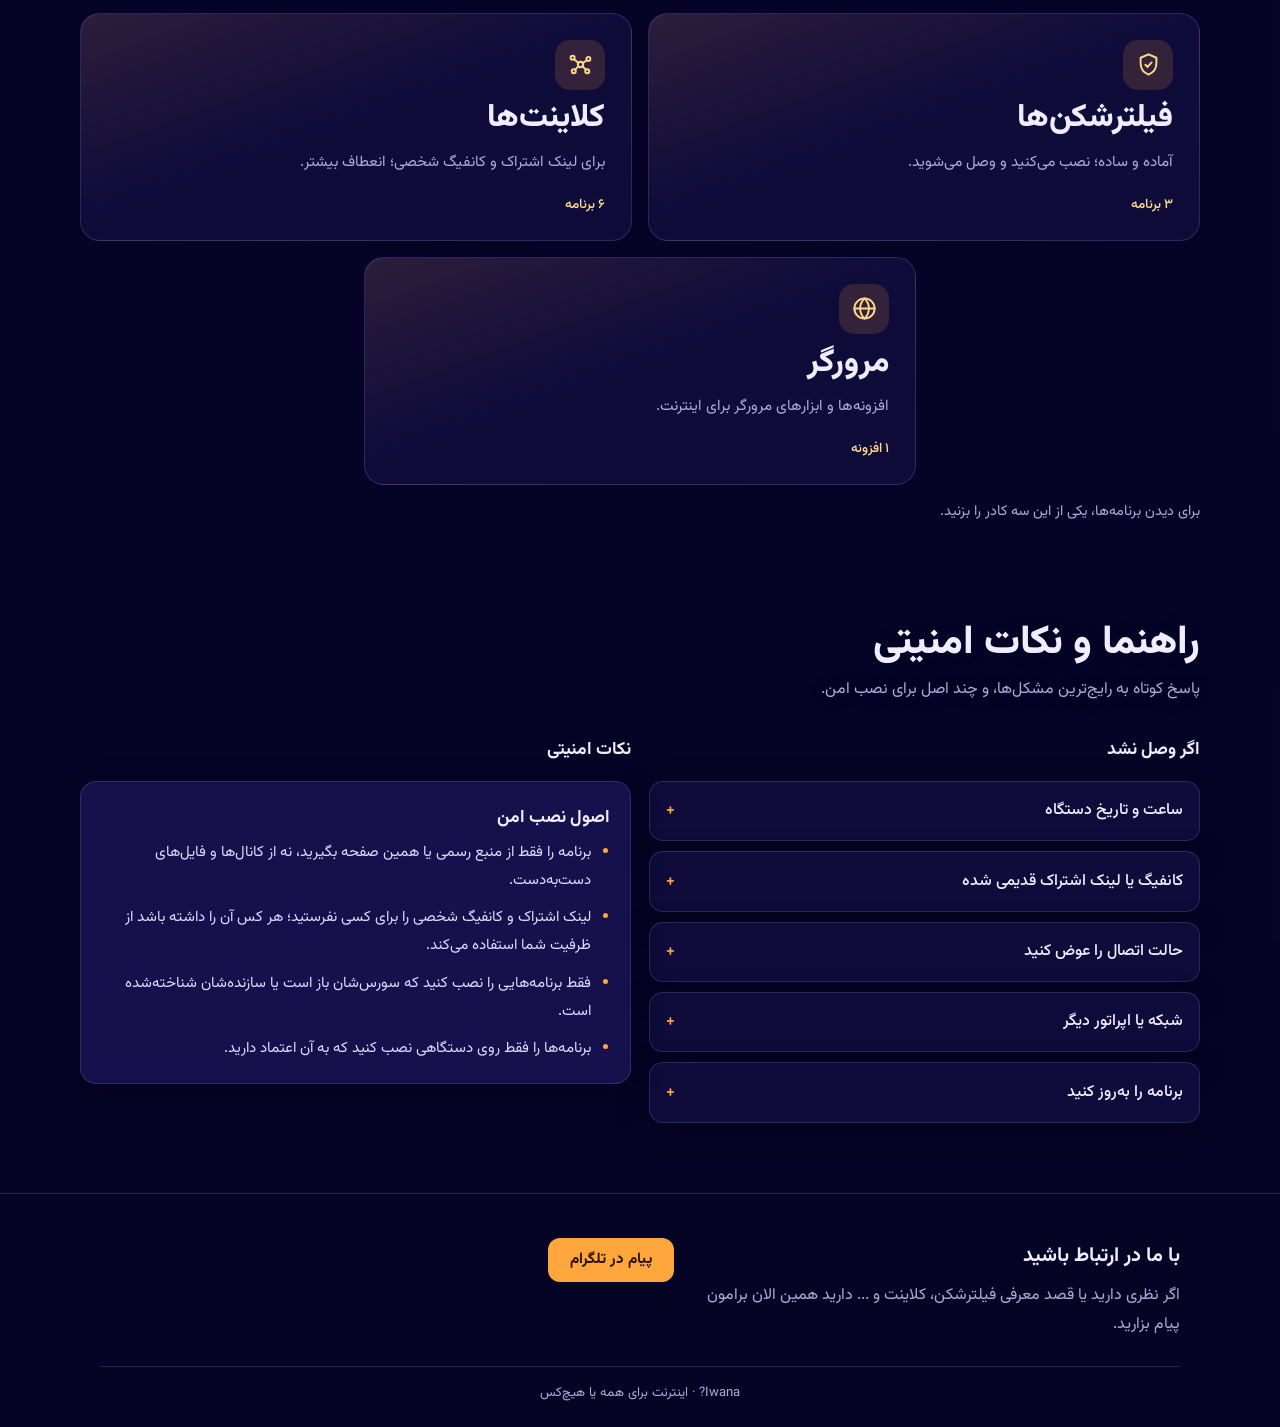
==== commit 42cf7f07: "Add files via upload" ====
--- a/docs/index.html
+++ b/docs/index.html
@@ -99,21 +99,21 @@
 #boot .tower{position:absolute;left:calc(50% + 46px);bottom:9vh;width:10px;height:150px;background:repeating-linear-gradient(180deg,#2b2780 0 6px,#17135a 6px 12px);border-radius:2px;opacity:.9}
 #boot .tower::after{content:"";position:absolute;left:-34px;top:40px;width:34px;height:6px;background:#2b2780;border-radius:2px;transform-origin:right;animation:arm .9s .5s ease forwards}
 @keyframes arm{to{transform:rotate(-70deg);opacity:0}}
-#boot .rocket{position:absolute;left:50%;bottom:calc(9vh - 6px);width:64px;margin-left:-32px;will-change:transform}
-#boot .rocket svg{display:block;width:64px;height:auto;overflow:visible}
-#boot.go .rocket{animation:rise 3.1s cubic-bezier(.55,.05,.85,.5) forwards}
-@keyframes rise{0%{transform:translateY(0)}12%{transform:translateY(-4px) translateX(-1px)}16%{transform:translateY(-6px) translateX(1px)}100%{transform:translateY(calc(-100vh - 240px))}}
+#boot .rocket{position:absolute;left:50%;bottom:calc(9vh - 14px);width:84px;margin-left:-42px;will-change:transform}
+#boot .rocket svg{display:block;width:84px;height:auto;overflow:visible}
+#boot.go .rocket{animation:rise 1.9s cubic-bezier(.45,0,.85,.45) forwards}
+@keyframes rise{0%{transform:translateY(0)}10%{transform:translateY(-3px) translateX(-1px)}14%{transform:translateY(-5px) translateX(1px)}100%{transform:translateY(calc(-100vh - 300px))}}
 #boot .flame{transform-origin:50% 0;animation:fl .12s infinite alternate}
 @keyframes fl{from{transform:scaleY(.82) scaleX(.95)}to{transform:scaleY(1.12) scaleX(1.05)}}
 #boot .flamebox{opacity:0;transition:opacity .4s}
 #boot.ign .flamebox,#boot.go .flamebox{opacity:1}
 #boot .puff{position:absolute;bottom:calc(9vh - 14px);left:50%;width:46px;height:46px;margin-left:-23px;border-radius:50%;background:radial-gradient(circle,rgba(255,255,255,.55),rgba(190,180,255,.25) 60%,rgba(190,180,255,0));filter:blur(4px);opacity:0}
-#boot.ign .puff,#boot.go .puff{animation:pf 2.4s ease-out forwards}
+#boot.ign .puff,#boot.go .puff{animation:pf 1.8s ease-out forwards}
 #boot .puff:nth-of-type(odd){--dx:-1}#boot .puff:nth-of-type(even){--dx:1}
 @keyframes pf{0%{opacity:0;transform:translate(0,0) scale(.5)}20%{opacity:.9}100%{opacity:0;transform:translate(calc(var(--dx) * var(--x)),-26px) scale(3.2)}}
-#boot .trail{position:absolute;left:50%;bottom:calc(9vh + 20px);width:10px;margin-left:-5px;height:0;border-radius:6px;background:linear-gradient(180deg,rgba(255,200,120,0),rgba(255,166,61,.55) 40%,rgba(255,255,255,.7));filter:blur(3px);opacity:0}
-#boot.go .trail{animation:tr 3.1s cubic-bezier(.55,.05,.85,.5) forwards}
-@keyframes tr{0%{height:0;opacity:0}16%{opacity:.9;height:60px}100%{height:calc(100vh + 200px);opacity:0;transform:translateY(calc(-100vh - 200px));}}
+#boot .trail{position:absolute;left:50%;bottom:calc(9vh + 10px);width:10px;margin-left:-5px;height:0;border-radius:6px;background:linear-gradient(180deg,rgba(255,200,120,0),rgba(255,166,61,.55) 40%,rgba(255,255,255,.7));filter:blur(3px);opacity:0}
+#boot.go .trail{animation:tr 1.9s cubic-bezier(.45,0,.85,.45) forwards}
+@keyframes tr{0%{height:0;opacity:0}16%{opacity:.9;height:60px}100%{height:calc(100vh + 200px);opacity:0;transform:translateY(calc(-100vh - 200px))}}
 #boot .word{direction:ltr;position:absolute;left:0;right:0;top:42%;text-align:center;font:300 clamp(1.4rem,4vw,2.2rem)/1 var(--f-mark,sans-serif);letter-spacing:.5em;color:#fff;opacity:0;transition:opacity 1s}
 #boot.ign .word{opacity:.85}
 html.booting{overflow:hidden}
@@ -302,18 +302,21 @@
   <div class="pad"></div><div class="gnd"></div><div class="tower"></div>
   <i class="puff" style="--x:70px"></i><i class="puff" style="--x:120px;animation-delay:.15s"></i><i class="puff" style="--x:95px;animation-delay:.3s"></i><i class="puff" style="--x:150px;animation-delay:.45s"></i>
   <div class="trail"></div>
-  <div class="rocket"><svg viewBox="0 0 64 150" aria-hidden="true">
+  <div class="rocket"><svg viewBox="0 0 80 190" aria-hidden="true">
     <defs>
-      <linearGradient id="rb" x1="0" x2="1"><stop offset="0" stop-color="#cfd0ff"/><stop offset=".5" stop-color="#ffffff"/><stop offset="1" stop-color="#a9a6ee"/></linearGradient>
-      <linearGradient id="rf" x1="0" y1="0" x2="0" y2="1"><stop offset="0" stop-color="#fff6d8"/><stop offset=".35" stop-color="#ffb347"/><stop offset="1" stop-color="#ff5a1f" stop-opacity="0"/></linearGradient>
+      <linearGradient id="rb" x1="0" x2="1"><stop offset="0" stop-color="#9c98e6"/><stop offset=".35" stop-color="#ffffff"/><stop offset=".7" stop-color="#e4e2ff"/><stop offset="1" stop-color="#8d89d8"/></linearGradient>
+      <linearGradient id="rn" x1="0" x2="1"><stop offset="0" stop-color="#ff7a2f"/><stop offset=".45" stop-color="#ffd27a"/><stop offset="1" stop-color="#ff7a2f"/></linearGradient>
+      <linearGradient id="rf" x1="0" y1="0" x2="0" y2="1"><stop offset="0" stop-color="#ffffff"/><stop offset=".25" stop-color="#ffd27a"/><stop offset=".6" stop-color="#ff8a2b"/><stop offset="1" stop-color="#ff5a1f" stop-opacity="0"/></linearGradient>
+      <radialGradient id="rg" cx=".5" cy=".5" r=".5"><stop offset="0" stop-color="#ffb347" stop-opacity=".8"/><stop offset="1" stop-color="#ffb347" stop-opacity="0"/></radialGradient>
     </defs>
-    <g class="flamebox"><path class="flame" d="M24 112 Q32 168 40 112 Z" fill="url(#rf)"/><path class="flame" d="M28 112 Q32 146 36 112 Z" fill="#fff" opacity=".85"/></g>
-    <path d="M14 96 L2 124 L22 112 Z" fill="#ff7a2f"/><path d="M50 96 L62 124 L42 112 Z" fill="#ff7a2f"/>
-    <path d="M32 2 C46 22 50 52 48 104 L16 104 C14 52 18 22 32 2 Z" fill="url(#rb)"/>
-    <path d="M32 2 C39 12 43 22 45 34 L19 34 C21 22 25 12 32 2 Z" fill="#ffa63d"/>
-    <circle cx="32" cy="58" r="10" fill="#1b2a8f" stroke="#8a6dff" stroke-width="3"/><circle cx="29" cy="55" r="3" fill="#9fc2ff" opacity=".9"/>
-    <rect x="16" y="86" width="32" height="6" fill="#8a6dff" opacity=".55"/>
-    <path d="M24 104 h16 l-3 8 h-10 z" fill="#4a3fb5"/>
+    <g class="flamebox"><ellipse cx="40" cy="146" rx="26" ry="26" fill="url(#rg)"/><path class="flame" d="M29 136 Q40 200 51 136 Z" fill="url(#rf)"/><path class="flame" d="M34 136 Q40 176 46 136 Z" fill="#fff" opacity=".9"/></g>
+    <path d="M24 98 C10 112 5 132 5 156 L25 134 Z" fill="#ff6a2a"/><path d="M56 98 C70 112 75 132 75 156 L55 134 Z" fill="#ff6a2a"/>
+    <path d="M36 118 L40 160 L44 118 Z" fill="#d9531f"/>
+    <path d="M40 3 C59 30 63 72 61 134 L19 134 C17 72 21 30 40 3 Z" fill="url(#rb)"/>
+    <path d="M40 3 C49 14 54 27 56 42 L24 42 C26 27 31 14 40 3 Z" fill="url(#rn)"/>
+    <rect x="19.5" y="112" width="41" height="5" fill="#ff7a2f"/><rect x="19.2" y="121" width="41.6" height="2.5" fill="#8a6dff" opacity=".7"/>
+    <circle cx="40" cy="78" r="12.5" fill="#2b2780"/><circle cx="40" cy="78" r="9.5" fill="#0e1a5c"/><path d="M33 74 a8 8 0 0 1 8 -5" stroke="#9fc2ff" stroke-width="2.4" fill="none" stroke-linecap="round"/><circle cx="44" cy="83" r="1.6" fill="#7fa7ff" opacity=".8"/>
+    <path d="M28 134 h24 l-4 9 h-16 z" fill="#3a328f"/><path d="M31 143 h18" stroke="#17135a" stroke-width="2"/>
   </svg></div>
 </div>
 <noscript><style>#boot{display:none}html.booting{overflow:auto}</style></noscript>
@@ -324,10 +327,10 @@
   function close(){if(closed)return;closed=true;b.classList.add('done');h.classList.remove('booting');setTimeout(function(){if(b.parentNode)b.parentNode.removeChild(b)},900)}
   function check(){if(flown&&loaded)close()}
   if(!loaded)window.addEventListener('load',function(){loaded=true;check()});
-  setTimeout(function(){b.classList.add('ign')},calm?0:250);
-  setTimeout(function(){b.classList.add('go')},calm?60:1000);
-  setTimeout(function(){flown=true;check()},calm?300:3900);
-  setTimeout(close,9000);
+  setTimeout(function(){b.classList.add('ign')},calm?0:100);
+  setTimeout(function(){b.classList.add('go')},calm?60:550);
+  setTimeout(function(){flown=true;check()},calm?300:2350);
+  setTimeout(close,6000);
 })();</script>
 <header class="top" id="top">
   <a class="brand" href="#" aria-label="Iwana">
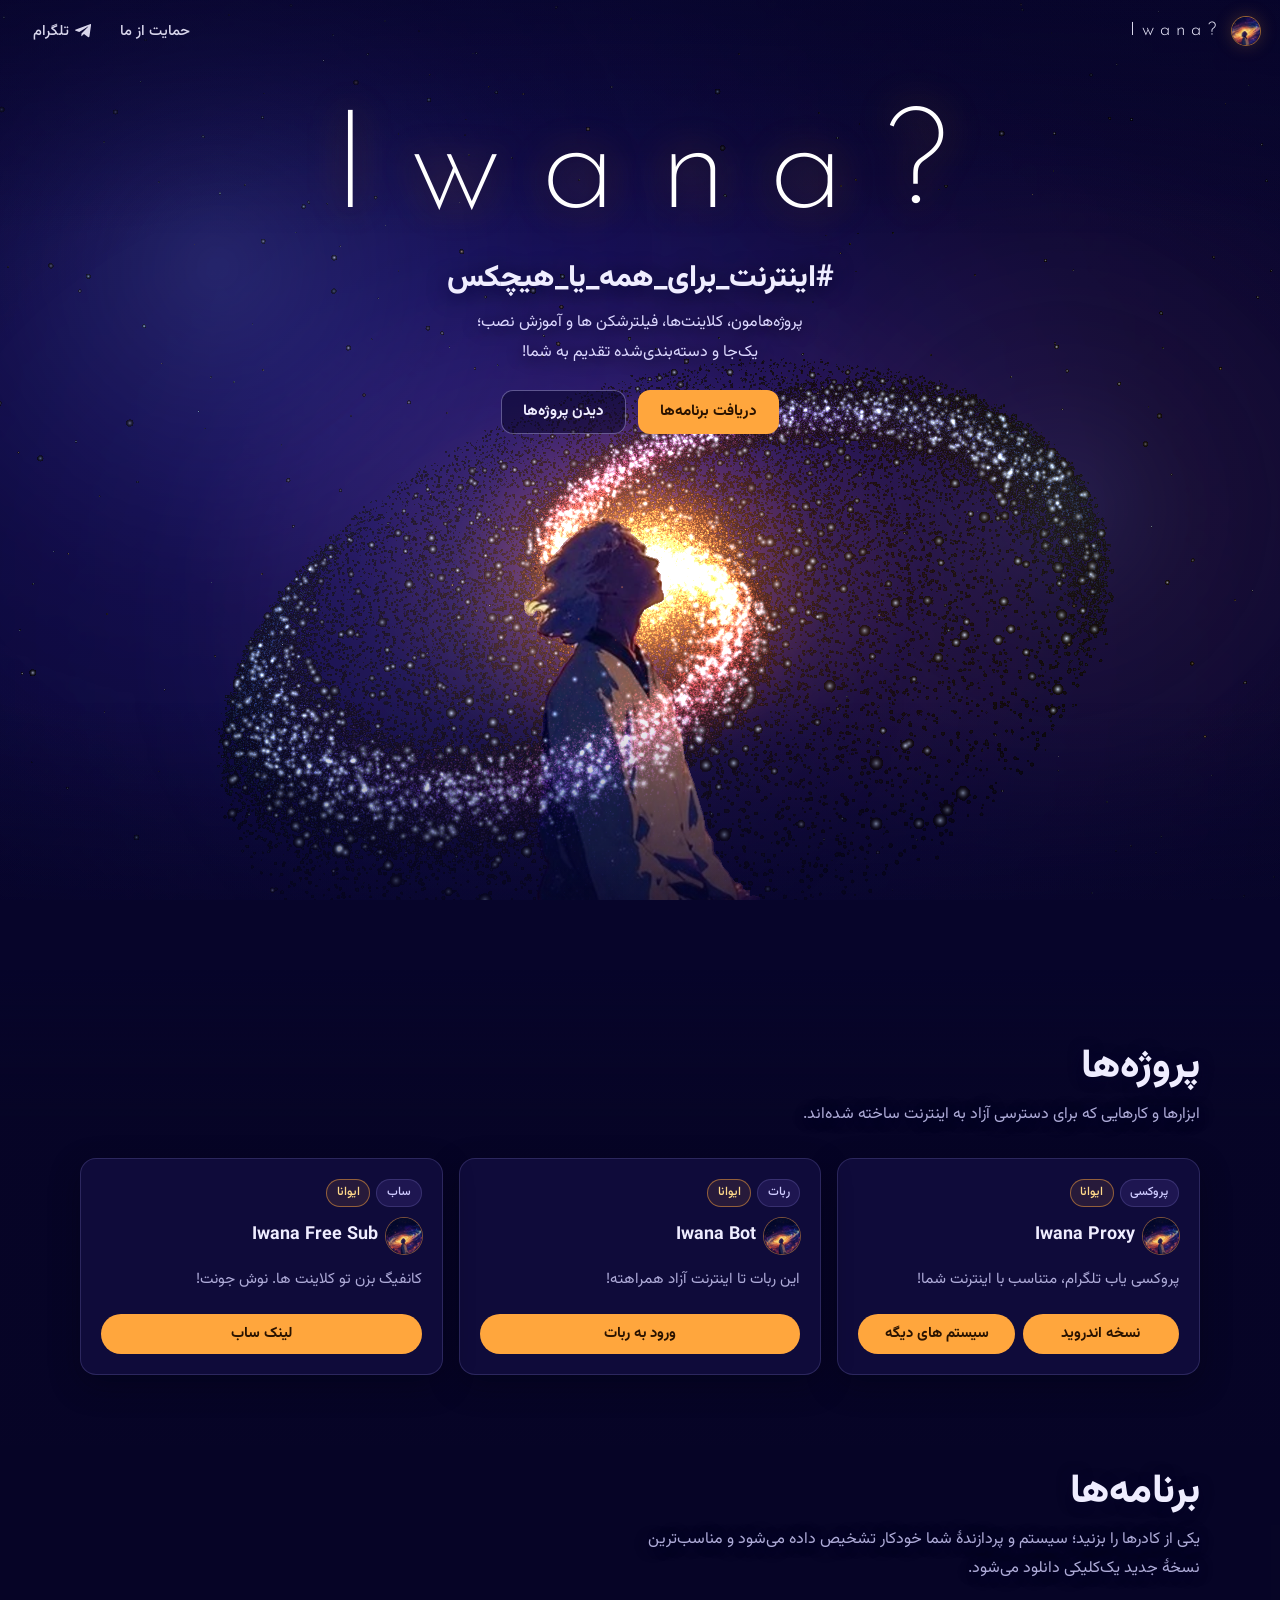
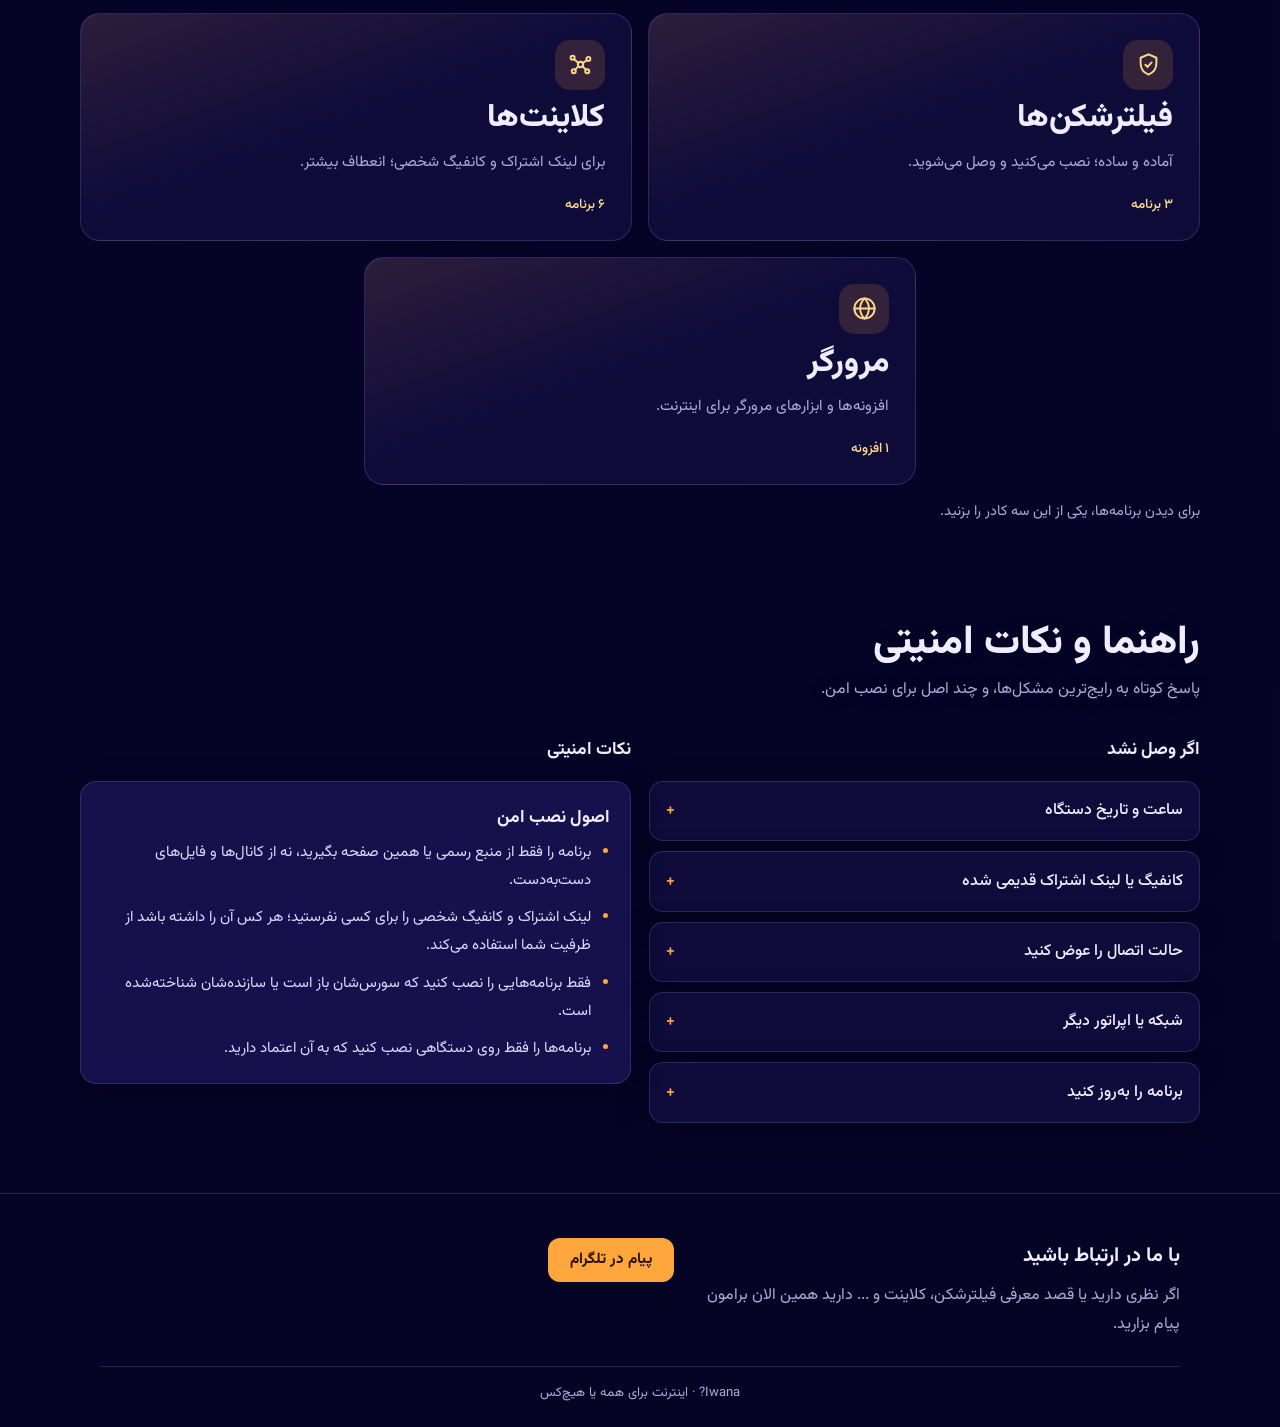
==== commit 9566e7b7: "Update resolved downloads" ====
--- a/docs/index.html
+++ b/docs/index.html
@@ -9,21 +9,21 @@
 <title>Iwana? | دانلود مستقیم کلاینت، فیلترشکن و افزونهٔ مرورگر برای اینترنت آزاد</title>
 <meta name="description" content="Iwana؟ آخرین نسخهٔ کلاینت‌ها، فیلترشکن‌ها و افزونه‌های مرورگر را برای سیستم و پردازندهٔ شما پیدا می‌کند و مستقیم می‌دهد؛ با آموزش نصب و اتصال برای Android، iOS، Windows، macOS و Linux.">
 <meta name="robots" content="index,follow,max-image-preview:large">
-<link rel="canonical" href="https://iwanian.github.io/website/">
+<link rel="canonical" href="https://iwanian.github.io/">
 <meta property="og:type" content="website">
 <meta property="og:site_name" content="Iwana?">
 <meta property="og:locale" content="fa_IR">
 <meta property="og:title" content="Iwana? | دانلود مستقیم کلاینت، فیلترشکن و افزونهٔ مرورگر برای اینترنت آزاد">
 <meta property="og:description" content="Iwana؟ آخرین نسخهٔ کلاینت‌ها، فیلترشکن‌ها و افزونه‌های مرورگر را برای سیستم و پردازندهٔ شما پیدا می‌کند و مستقیم می‌دهد؛ با آموزش نصب و اتصال برای Android، iOS، Windows، macOS و Linux.">
-<meta property="og:url" content="https://iwanian.github.io/website/">
-<meta property="og:image" content="https://iwanian.github.io/website/assets/og.jpg">
+<meta property="og:url" content="https://iwanian.github.io/">
+<meta property="og:image" content="https://iwanian.github.io/assets/og.jpg">
 <meta property="og:image:width" content="1200">
 <meta property="og:image:height" content="630">
 <meta name="twitter:card" content="summary_large_image">
 <meta name="twitter:title" content="Iwana? | دانلود مستقیم کلاینت، فیلترشکن و افزونهٔ مرورگر برای اینترنت آزاد">
 <meta name="twitter:description" content="Iwana؟ آخرین نسخهٔ کلاینت‌ها، فیلترشکن‌ها و افزونه‌های مرورگر را برای سیستم و پردازندهٔ شما پیدا می‌کند و مستقیم می‌دهد؛ با آموزش نصب و اتصال برای Android، iOS، Windows، macOS و Linux.">
-<meta name="twitter:image" content="https://iwanian.github.io/website/assets/og.jpg">
-<script type="application/ld+json">{"@context": "https://schema.org", "@type": "WebSite", "name": "Iwana?", "url": "https://iwanian.github.io/website/", "inLanguage": "fa", "description": "Iwana؟ آخرین نسخهٔ کلاینت‌ها، فیلترشکن‌ها و افزونه‌های مرورگر را برای سیستم و پردازندهٔ شما پیدا می‌کند و مستقیم می‌دهد؛ با آموزش نصب و اتصال برای Android، iOS، Windows، macOS و Linux."}</script>
+<meta name="twitter:image" content="https://iwanian.github.io/assets/og.jpg">
+<script type="application/ld+json">{"@context": "https://schema.org", "@type": "WebSite", "name": "Iwana?", "url": "https://iwanian.github.io/", "inLanguage": "fa", "description": "Iwana؟ آخرین نسخهٔ کلاینت‌ها، فیلترشکن‌ها و افزونه‌های مرورگر را برای سیستم و پردازندهٔ شما پیدا می‌کند و مستقیم می‌دهد؛ با آموزش نصب و اتصال برای Android، iOS، Windows، macOS و Linux."}</script>
 <!--SEO:END-->
 </head>
 <body>
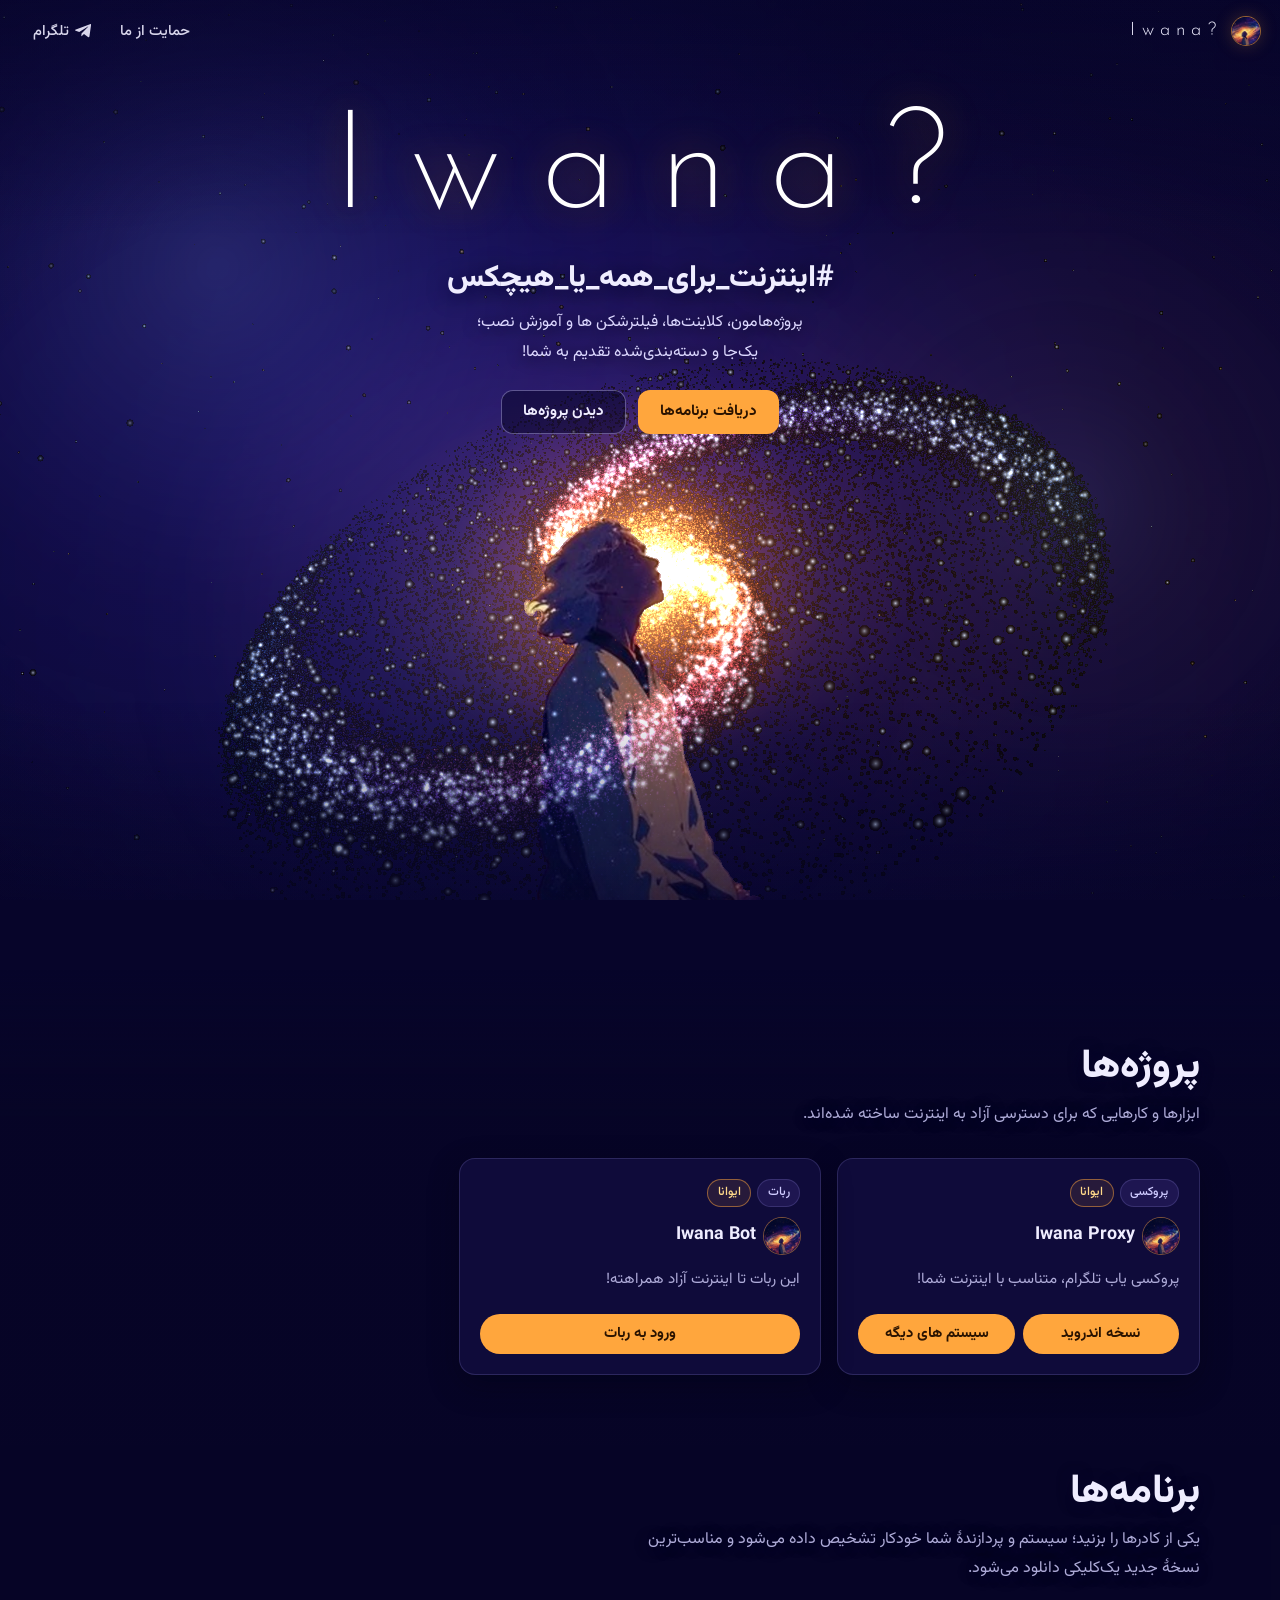
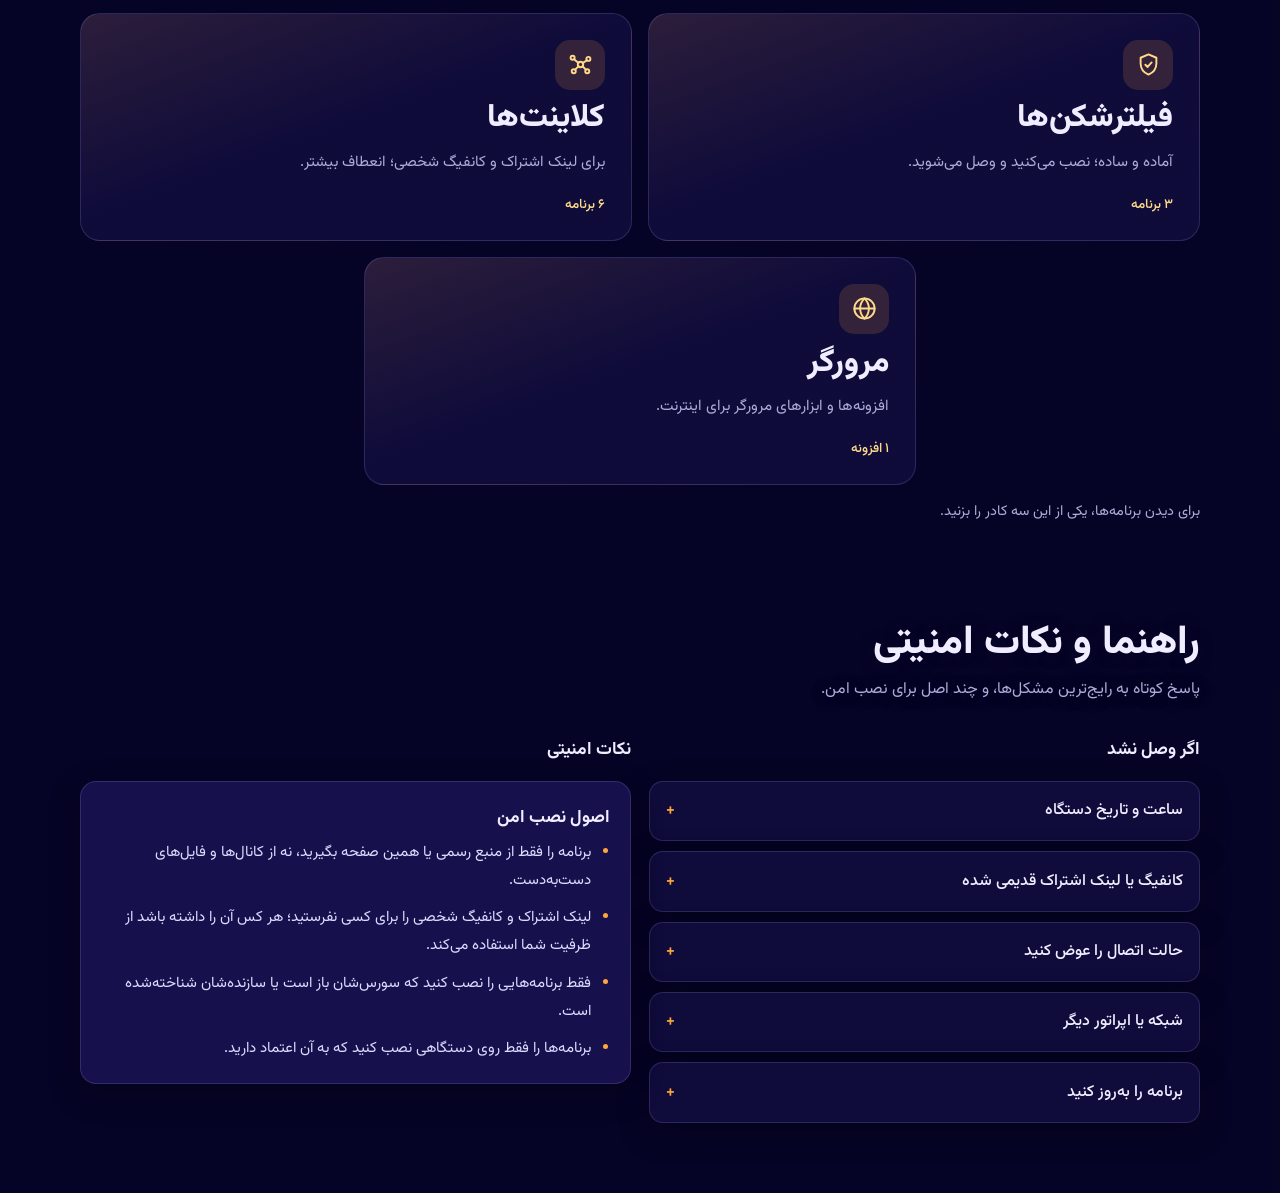
==== commit fa6073de: "Add files via upload" ====
--- a/docs/index.html
+++ b/docs/index.html
@@ -9,21 +9,21 @@
 <title>Iwana? | دانلود مستقیم کلاینت، فیلترشکن و افزونهٔ مرورگر برای اینترنت آزاد</title>
 <meta name="description" content="Iwana؟ آخرین نسخهٔ کلاینت‌ها، فیلترشکن‌ها و افزونه‌های مرورگر را برای سیستم و پردازندهٔ شما پیدا می‌کند و مستقیم می‌دهد؛ با آموزش نصب و اتصال برای Android، iOS، Windows، macOS و Linux.">
 <meta name="robots" content="index,follow,max-image-preview:large">
-<link rel="canonical" href="https://iwanian.github.io/">
+<link rel="canonical" href="https://iwanian.github.io/website/">
 <meta property="og:type" content="website">
 <meta property="og:site_name" content="Iwana?">
 <meta property="og:locale" content="fa_IR">
 <meta property="og:title" content="Iwana? | دانلود مستقیم کلاینت، فیلترشکن و افزونهٔ مرورگر برای اینترنت آزاد">
 <meta property="og:description" content="Iwana؟ آخرین نسخهٔ کلاینت‌ها، فیلترشکن‌ها و افزونه‌های مرورگر را برای سیستم و پردازندهٔ شما پیدا می‌کند و مستقیم می‌دهد؛ با آموزش نصب و اتصال برای Android، iOS، Windows، macOS و Linux.">
-<meta property="og:url" content="https://iwanian.github.io/">
-<meta property="og:image" content="https://iwanian.github.io/assets/og.jpg">
+<meta property="og:url" content="https://iwanian.github.io/website/">
+<meta property="og:image" content="https://iwanian.github.io/website/assets/og.jpg">
 <meta property="og:image:width" content="1200">
 <meta property="og:image:height" content="630">
 <meta name="twitter:card" content="summary_large_image">
 <meta name="twitter:title" content="Iwana? | دانلود مستقیم کلاینت، فیلترشکن و افزونهٔ مرورگر برای اینترنت آزاد">
 <meta name="twitter:description" content="Iwana؟ آخرین نسخهٔ کلاینت‌ها، فیلترشکن‌ها و افزونه‌های مرورگر را برای سیستم و پردازندهٔ شما پیدا می‌کند و مستقیم می‌دهد؛ با آموزش نصب و اتصال برای Android، iOS، Windows، macOS و Linux.">
-<meta name="twitter:image" content="https://iwanian.github.io/assets/og.jpg">
-<script type="application/ld+json">{"@context": "https://schema.org", "@type": "WebSite", "name": "Iwana?", "url": "https://iwanian.github.io/", "inLanguage": "fa", "description": "Iwana؟ آخرین نسخهٔ کلاینت‌ها، فیلترشکن‌ها و افزونه‌های مرورگر را برای سیستم و پردازندهٔ شما پیدا می‌کند و مستقیم می‌دهد؛ با آموزش نصب و اتصال برای Android، iOS، Windows، macOS و Linux."}</script>
+<meta name="twitter:image" content="https://iwanian.github.io/website/assets/og.jpg">
+<script type="application/ld+json">{"@context": "https://schema.org", "@type": "WebSite", "name": "Iwana?", "url": "https://iwanian.github.io/website/", "inLanguage": "fa", "description": "Iwana؟ آخرین نسخهٔ کلاینت‌ها، فیلترشکن‌ها و افزونه‌های مرورگر را برای سیستم و پردازندهٔ شما پیدا می‌کند و مستقیم می‌دهد؛ با آموزش نصب و اتصال برای Android، iOS، Windows، macOS و Linux."}</script>
 <!--SEO:END-->
 </head>
 <body>
@@ -119,21 +119,7 @@
 html.booting{overflow:hidden}
 @media (prefers-reduced-motion:reduce){#boot.go .rocket,#boot.go .trail{animation-duration:.01s}#boot .flame,#boot .bs{animation:none}}
 
-.foot{position:relative;z-index:1;background:rgba(7,5,36,.9);border-top:1px solid var(--line);padding:44px 20px 22px}
-.foot-in{max-width:1080px;margin:0 auto;display:grid;grid-template-columns:1fr 1.2fr;gap:28px;align-items:start}
-.foot h2{margin:0 0 6px;font-size:1.25rem}
-.foot p{margin:0;color:var(--muted,#b9b4e6)}
-.foot form{display:grid;gap:10px}
-.foot textarea{width:100%;min-height:104px;resize:vertical;padding:.7rem .9rem;border-radius:14px;border:1px solid var(--line);background:var(--void);color:var(--text);font:inherit;line-height:1.7}
-.foot textarea:focus{outline:2px solid var(--ember);outline-offset:1px}
-.foot .row{display:flex;gap:12px;align-items:center;justify-content:space-between;flex-wrap:wrap}
-.foot .cnt{font-size:.8rem;color:var(--muted,#b9b4e6)}
-.foot .st{min-height:1.5em;font-size:.9rem}
-.foot .st.ok{color:#7ee2a8}.foot .st.err{color:#ff9aa2}
-.foot .hp{position:absolute;left:-9999px;width:1px;height:1px;opacity:0}
-.foot-bottom{max-width:1080px;margin:26px auto 0;padding-top:14px;border-top:1px solid var(--line);font-size:.82rem;color:var(--muted,#b9b4e6);text-align:center}
-@media(max-width:760px){.foot-in{grid-template-columns:1fr}}
-
+html,body{overflow-x:clip}
 .hero{min-height:calc(100vh + 70px);min-height:calc(100svh + 70px);padding:104px 20px 24px;display:flex;flex-direction:column;align-items:center;text-align:center;position:relative}
 .wordmark{margin:0;font:200 clamp(3.2rem,12.5vw,8.6rem)/1 var(--f-mark);letter-spacing:.3em;padding-left:.3em;direction:ltr;color:#fff;
   text-shadow:0 0 38px rgba(255,166,61,.4),0 2px 24px rgba(7,5,42,.8)}
@@ -412,48 +398,6 @@
     </div>
   </section>
 </main>
-<footer class="foot" id="contact">
-  <div class="foot-in">
-    <div>
-      <h2>با ما در ارتباط باشید</h2>
-      <p>اگر نظری دارید یا قصد معرفی فیلترشکن، کلاینت و ... دارید همین الان برامون پیام بزارید.</p>
-    </div>
-    <form id="msgForm" novalidate hidden>
-      <label for="msgText" class="sr" style="position:absolute;left:-9999px">پیام شما</label>
-      <textarea id="msgText" maxlength="2000" placeholder="پیام خود را اینجا بنویسید…" required></textarea>
-      <input class="hp" type="text" name="website" id="msgHp" tabindex="-1" autocomplete="off" aria-hidden="true">
-      <div class="row"><span class="cnt" id="msgCnt">۰ / ۲۰۰۰</span><button class="btn btn-primary" type="submit" id="msgBtn">ارسال پیام</button></div>
-      <div class="st" id="msgSt" role="status" aria-live="polite"></div>
-    </form>
-    <div id="msgOff" hidden><a class="btn btn-primary" href="https://t.me/I_w_a_n_a" target="_blank" rel="noopener">پیام در تلگرام</a></div>
-  </div>
-  <div class="foot-bottom">Iwana? · اینترنت برای همه یا هیچ‌کس</div>
-</footer>
-<script>(function(){
-  var f=document.getElementById('msgForm'),off=document.getElementById('msgOff');if(!f)return;
-  var ta=document.getElementById('msgText'),btn=document.getElementById('msgBtn'),st=document.getElementById('msgSt'),cnt=document.getElementById('msgCnt'),shown=Date.now(),api='';
-  function say(t,c){st.textContent=t;st.className='st '+(c||'')}
-  function fa(n){return String(n).replace(/\d/g,function(d){return '۰۱۲۳۴۵۶۷۸۹'[d]})}
-  ta.addEventListener('input',function(){cnt.textContent=fa(ta.value.length)+' / '+fa(2000)});
-  fetch('data/content.json',{cache:'no-cache'}).then(function(r){return r.ok?r.json():null}).catch(function(){return null}).then(function(j){
-    api=j&&j.site&&/^https:\/\//.test(j.site.messagesApi||'')?j.site.messagesApi.replace(/\/+$/,''):'';
-    if(api)f.hidden=false;else off.hidden=false;
-  });
-  function sha(s){return crypto.subtle.digest('SHA-256',new TextEncoder().encode(s)).then(function(b){return Array.prototype.map.call(new Uint8Array(b),function(x){return ('0'+x.toString(16)).slice(-2)}).join('')})}
-  function pow(ch){var n=0,z=new Array((ch.zeros||3)+1).join('0');return new Promise(function(res,rej){(function step(){var tries=0;(function one(){if(tries++>=400)return setTimeout(step,0);sha(ch.c+':'+n).then(function(h){if(h.indexOf(z)===0)res(n);else{n++;one()}},rej)})()})()})}
-  f.addEventListener('submit',function(e){
-    e.preventDefault();var m=ta.value.trim();
-    if(m.length<5){say('پیام خیلی کوتاه است.','err');return}
-    if(!(window.crypto&&crypto.subtle)){say('مرورگر شما از این فرم پشتیبانی نمی‌کند؛ از تلگرام پیام بدهید.','err');return}
-    btn.disabled=true;say('در حال بررسی…');var fill=Date.now()-shown;
-    fetch(api+'/challenge').then(function(r){return r.json()}).then(function(ch){
-      return pow(ch).then(function(n){return fetch(api+'/send',{method:'POST',headers:{'content-type':'application/json'},body:JSON.stringify({message:m,hp:document.getElementById('msgHp').value,c:ch.c,ts:ch.ts,sig:ch.sig,nonce:n,fill:fill})})});
-    }).then(function(r){return r.json().then(function(j){return {ok:r.ok,j:j}})}).then(function(x){
-      if(x.ok){say('پیام شما فرستاده شد. ممنون!','ok');ta.value='';cnt.textContent=fa(0)+' / '+fa(2000);shown=Date.now();setTimeout(function(){btn.disabled=false},20000)}
-      else{say((x.j&&x.j.error)||'ارسال نشد.','err');btn.disabled=false}
-    }).catch(function(){say('اتصال برقرار نشد. کمی بعد دوباره تلاش کنید.','err');btn.disabled=false});
-  });
-})();</script>
 <script src="assets/three.min.js"></script>
 <script>
 /* Content (projects and apps) lives in data/content.json.
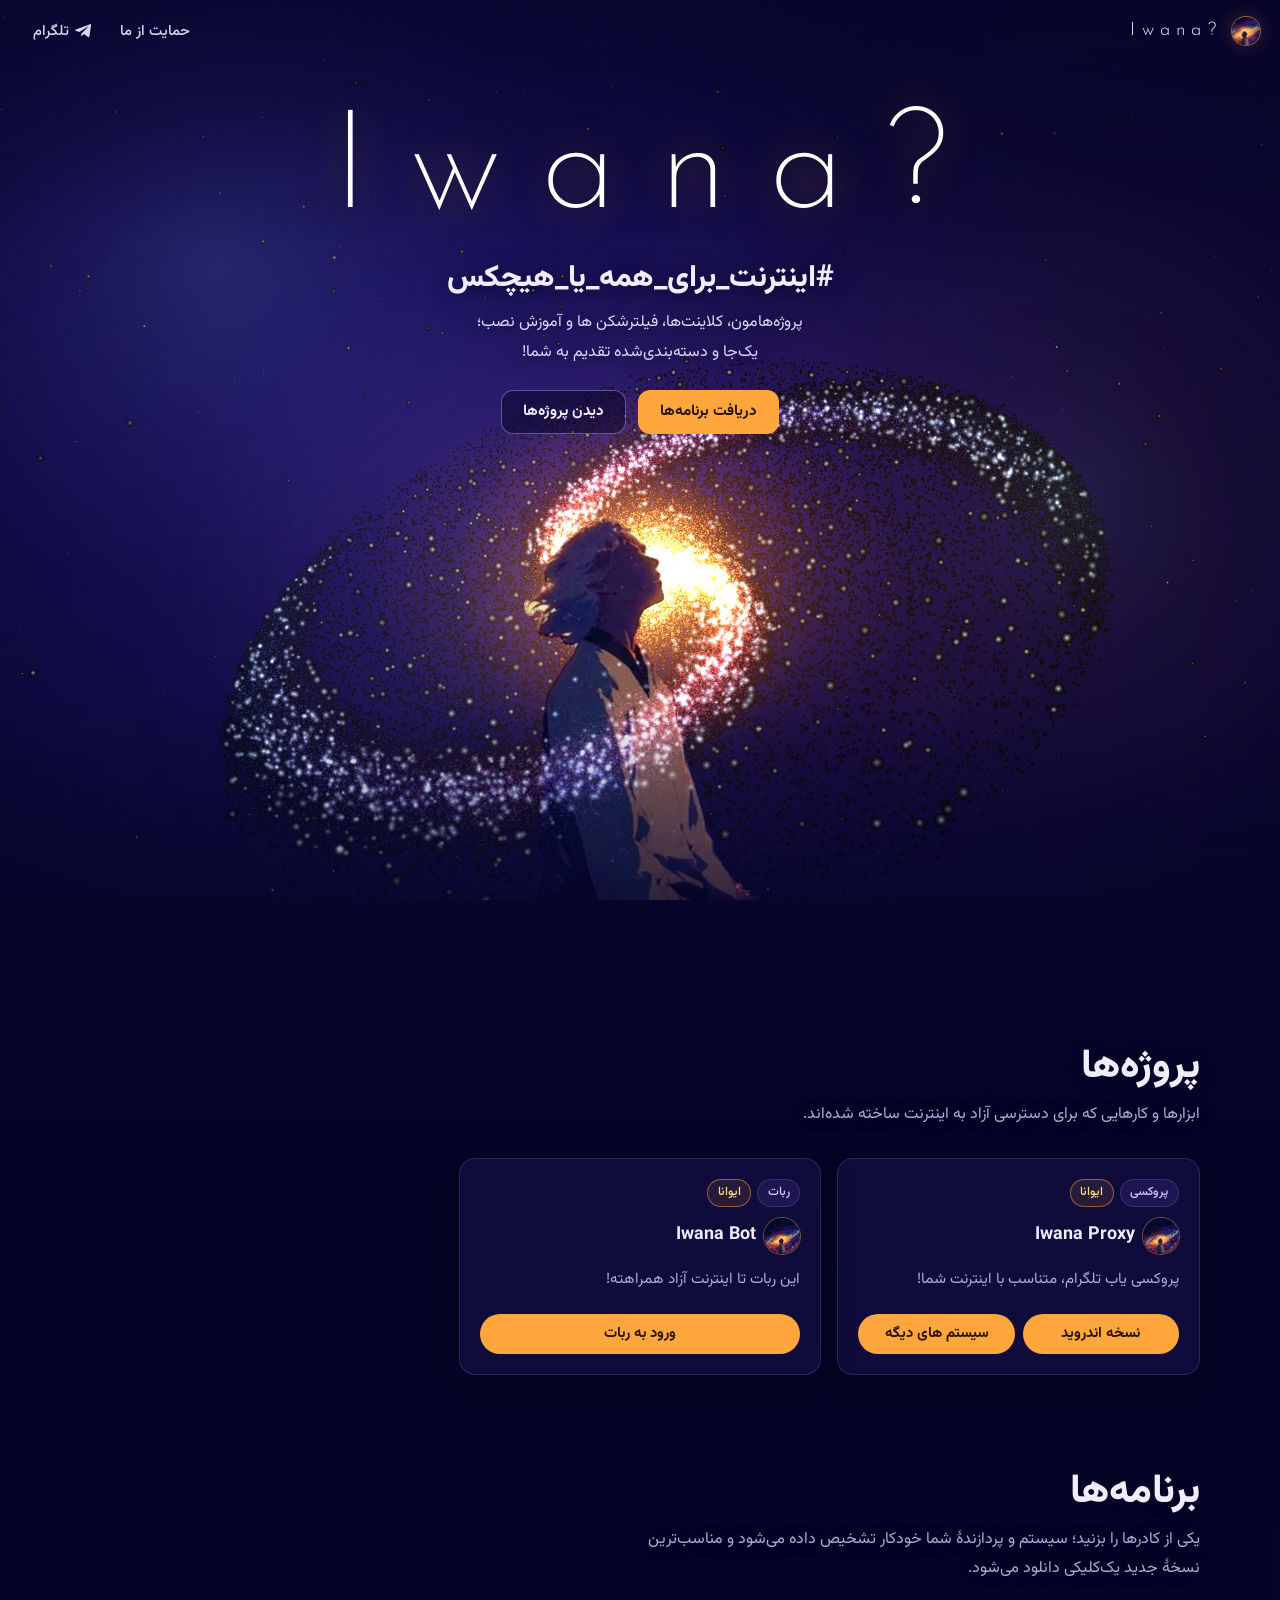
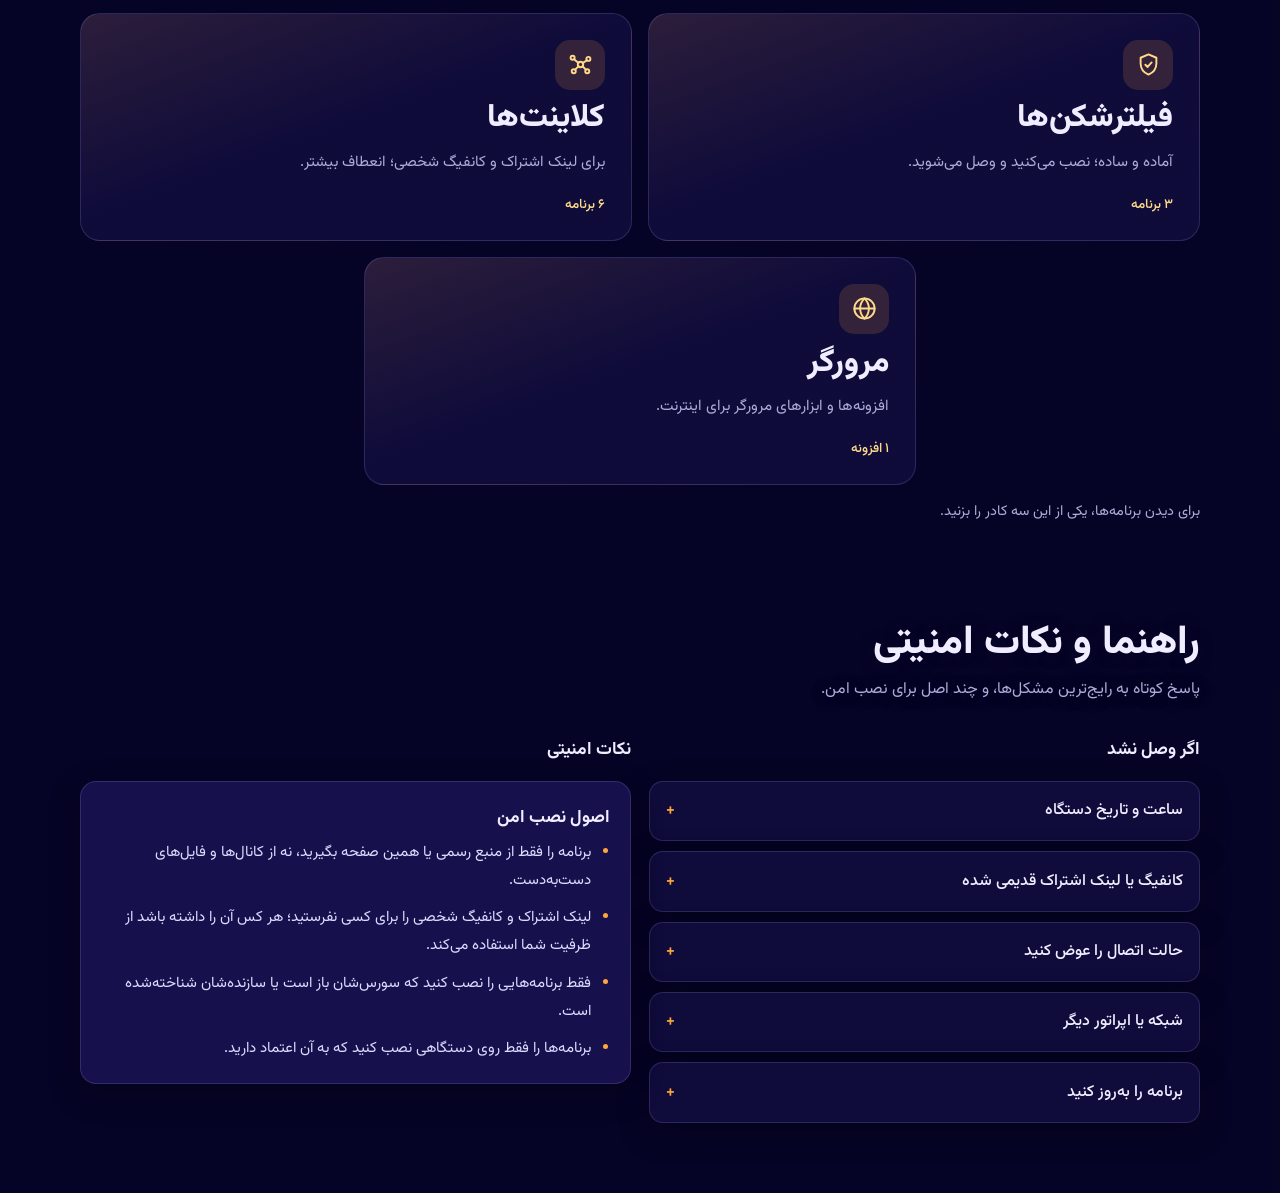
==== commit 70cc8d01: "Update resolved downloads" ====
--- a/docs/index.html
+++ b/docs/index.html
@@ -9,21 +9,21 @@
 <title>Iwana? | دانلود مستقیم کلاینت، فیلترشکن و افزونهٔ مرورگر برای اینترنت آزاد</title>
 <meta name="description" content="Iwana؟ آخرین نسخهٔ کلاینت‌ها، فیلترشکن‌ها و افزونه‌های مرورگر را برای سیستم و پردازندهٔ شما پیدا می‌کند و مستقیم می‌دهد؛ با آموزش نصب و اتصال برای Android، iOS، Windows، macOS و Linux.">
 <meta name="robots" content="index,follow,max-image-preview:large">
-<link rel="canonical" href="https://iwanian.github.io/website/">
+<link rel="canonical" href="https://iwanian.github.io/">
 <meta property="og:type" content="website">
 <meta property="og:site_name" content="Iwana?">
 <meta property="og:locale" content="fa_IR">
 <meta property="og:title" content="Iwana? | دانلود مستقیم کلاینت، فیلترشکن و افزونهٔ مرورگر برای اینترنت آزاد">
 <meta property="og:description" content="Iwana؟ آخرین نسخهٔ کلاینت‌ها، فیلترشکن‌ها و افزونه‌های مرورگر را برای سیستم و پردازندهٔ شما پیدا می‌کند و مستقیم می‌دهد؛ با آموزش نصب و اتصال برای Android، iOS، Windows، macOS و Linux.">
-<meta property="og:url" content="https://iwanian.github.io/website/">
-<meta property="og:image" content="https://iwanian.github.io/website/assets/og.jpg">
+<meta property="og:url" content="https://iwanian.github.io/">
+<meta property="og:image" content="https://iwanian.github.io/assets/og.jpg">
 <meta property="og:image:width" content="1200">
 <meta property="og:image:height" content="630">
 <meta name="twitter:card" content="summary_large_image">
 <meta name="twitter:title" content="Iwana? | دانلود مستقیم کلاینت، فیلترشکن و افزونهٔ مرورگر برای اینترنت آزاد">
 <meta name="twitter:description" content="Iwana؟ آخرین نسخهٔ کلاینت‌ها، فیلترشکن‌ها و افزونه‌های مرورگر را برای سیستم و پردازندهٔ شما پیدا می‌کند و مستقیم می‌دهد؛ با آموزش نصب و اتصال برای Android، iOS، Windows، macOS و Linux.">
-<meta name="twitter:image" content="https://iwanian.github.io/website/assets/og.jpg">
-<script type="application/ld+json">{"@context": "https://schema.org", "@type": "WebSite", "name": "Iwana?", "url": "https://iwanian.github.io/website/", "inLanguage": "fa", "description": "Iwana؟ آخرین نسخهٔ کلاینت‌ها، فیلترشکن‌ها و افزونه‌های مرورگر را برای سیستم و پردازندهٔ شما پیدا می‌کند و مستقیم می‌دهد؛ با آموزش نصب و اتصال برای Android، iOS، Windows، macOS و Linux."}</script>
+<meta name="twitter:image" content="https://iwanian.github.io/assets/og.jpg">
+<script type="application/ld+json">{"@context": "https://schema.org", "@type": "WebSite", "name": "Iwana?", "url": "https://iwanian.github.io/", "inLanguage": "fa", "description": "Iwana؟ آخرین نسخهٔ کلاینت‌ها، فیلترشکن‌ها و افزونه‌های مرورگر را برای سیستم و پردازندهٔ شما پیدا می‌کند و مستقیم می‌دهد؛ با آموزش نصب و اتصال برای Android، iOS، Windows، macOS و Linux."}</script>
 <!--SEO:END-->
 </head>
 <body>
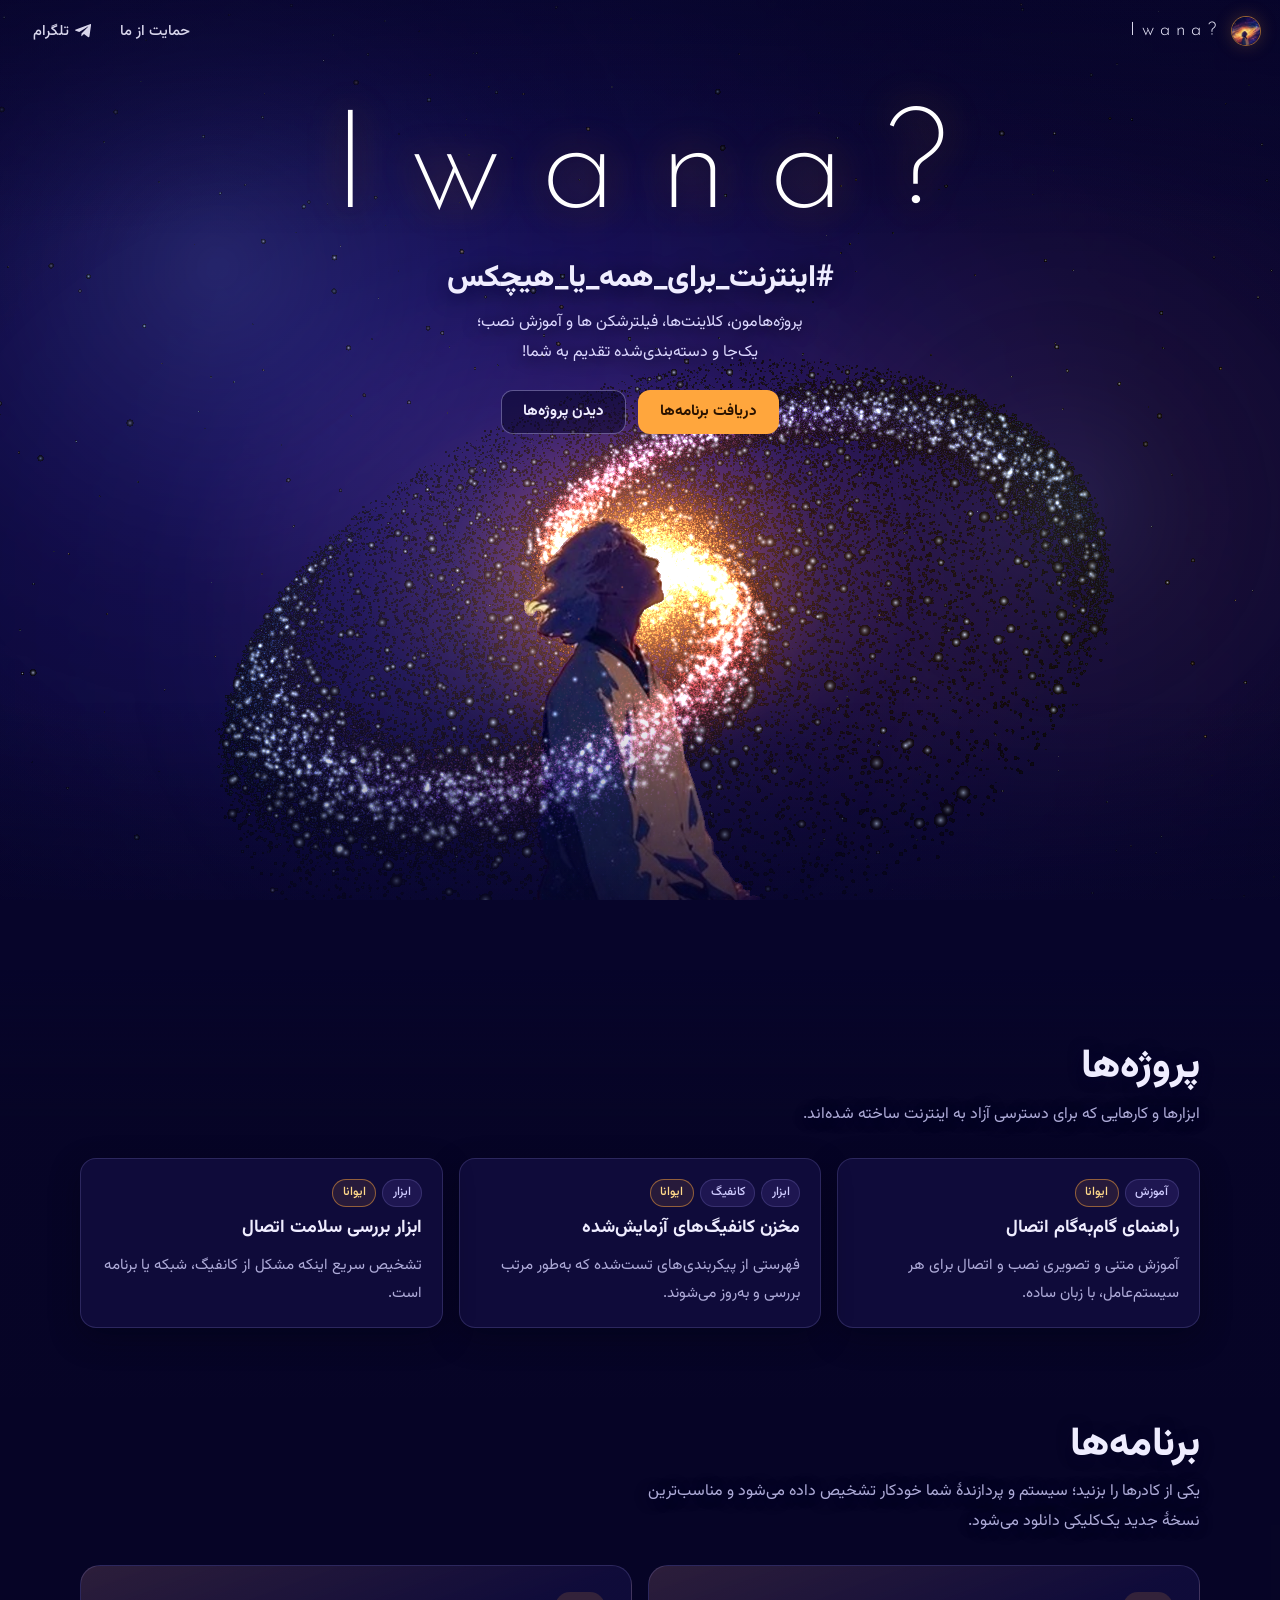
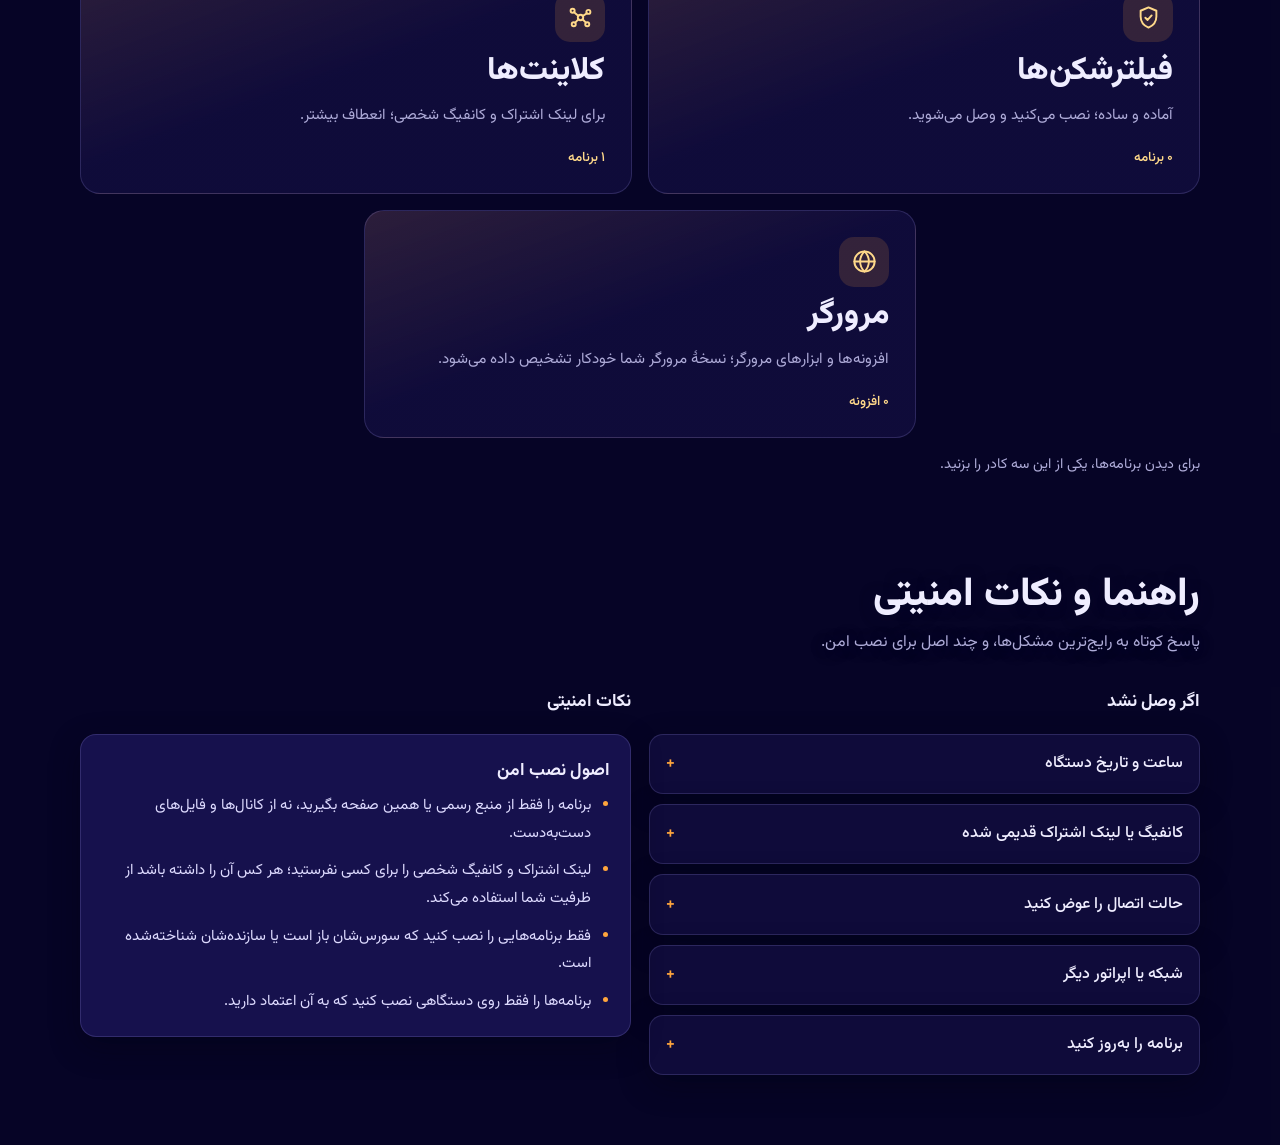
==== commit a1d7b74e: "Add files via upload" ====
--- a/docs/index.html
+++ b/docs/index.html
@@ -5,25 +5,27 @@
 <meta name="viewport" content="width=device-width, initial-scale=1, viewport-fit=cover">
 <meta name="theme-color" content="#07052a">
 <link rel="icon" href="assets/favicon.png" type="image/png">
+<link rel="manifest" href="manifest.webmanifest">
+<link rel="apple-touch-icon" href="assets/apple-touch-icon.png">
 <!--SEO:START-->
 <title>Iwana? | دانلود مستقیم کلاینت، فیلترشکن و افزونهٔ مرورگر برای اینترنت آزاد</title>
 <meta name="description" content="Iwana؟ آخرین نسخهٔ کلاینت‌ها، فیلترشکن‌ها و افزونه‌های مرورگر را برای سیستم و پردازندهٔ شما پیدا می‌کند و مستقیم می‌دهد؛ با آموزش نصب و اتصال برای Android، iOS، Windows، macOS و Linux.">
 <meta name="robots" content="index,follow,max-image-preview:large">
-<link rel="canonical" href="https://iwanian.github.io/">
+<link rel="canonical" href="https://iwanian.github.io/website/">
 <meta property="og:type" content="website">
 <meta property="og:site_name" content="Iwana?">
 <meta property="og:locale" content="fa_IR">
 <meta property="og:title" content="Iwana? | دانلود مستقیم کلاینت، فیلترشکن و افزونهٔ مرورگر برای اینترنت آزاد">
 <meta property="og:description" content="Iwana؟ آخرین نسخهٔ کلاینت‌ها، فیلترشکن‌ها و افزونه‌های مرورگر را برای سیستم و پردازندهٔ شما پیدا می‌کند و مستقیم می‌دهد؛ با آموزش نصب و اتصال برای Android، iOS، Windows، macOS و Linux.">
-<meta property="og:url" content="https://iwanian.github.io/">
-<meta property="og:image" content="https://iwanian.github.io/assets/og.jpg">
+<meta property="og:url" content="https://iwanian.github.io/website/">
+<meta property="og:image" content="https://iwanian.github.io/website/assets/og.jpg">
 <meta property="og:image:width" content="1200">
 <meta property="og:image:height" content="630">
 <meta name="twitter:card" content="summary_large_image">
 <meta name="twitter:title" content="Iwana? | دانلود مستقیم کلاینت، فیلترشکن و افزونهٔ مرورگر برای اینترنت آزاد">
 <meta name="twitter:description" content="Iwana؟ آخرین نسخهٔ کلاینت‌ها، فیلترشکن‌ها و افزونه‌های مرورگر را برای سیستم و پردازندهٔ شما پیدا می‌کند و مستقیم می‌دهد؛ با آموزش نصب و اتصال برای Android، iOS، Windows، macOS و Linux.">
-<meta name="twitter:image" content="https://iwanian.github.io/assets/og.jpg">
-<script type="application/ld+json">{"@context": "https://schema.org", "@type": "WebSite", "name": "Iwana?", "url": "https://iwanian.github.io/", "inLanguage": "fa", "description": "Iwana؟ آخرین نسخهٔ کلاینت‌ها، فیلترشکن‌ها و افزونه‌های مرورگر را برای سیستم و پردازندهٔ شما پیدا می‌کند و مستقیم می‌دهد؛ با آموزش نصب و اتصال برای Android، iOS، Windows، macOS و Linux."}</script>
+<meta name="twitter:image" content="https://iwanian.github.io/website/assets/og.jpg">
+<script type="application/ld+json">{"@context": "https://schema.org", "@type": "WebSite", "name": "Iwana?", "url": "https://iwanian.github.io/website/", "inLanguage": "fa", "description": "Iwana؟ آخرین نسخهٔ کلاینت‌ها، فیلترشکن‌ها و افزونه‌های مرورگر را برای سیستم و پردازندهٔ شما پیدا می‌کند و مستقیم می‌دهد؛ با آموزش نصب و اتصال برای Android، iOS، Windows، macOS و Linux."}</script>
 <!--SEO:END-->
 </head>
 <body>
@@ -200,6 +202,7 @@
 .dl-main{font-weight:700;text-align:center}
 .dl .btn,.card .actions .btn{width:auto;min-height:40px;padding:.45rem 1.25rem;border-radius:999px;font-size:.92rem;max-width:100%;text-align:center}
 .dl[data-fill="1"] .btn,.card .actions[data-fill="1"] .btn{width:100%;flex:1 1 auto}
+.card .upd{margin:.1rem 0 0;font-size:.78rem;color:var(--muted)}
 .dl-meta{display:flex;flex-wrap:wrap;gap:4px 10px;align-items:center;font-size:.8rem;color:var(--muted)}
 .dl-file{direction:ltr;unicode-bidi:isolate;font-family:var(--f-mono);font-size:.74rem;overflow-wrap:anywhere}
 .dl-load,.dl-none{margin:0;font-size:.88rem;color:var(--muted)}
@@ -398,6 +401,8 @@
     </div>
   </section>
 </main>
+<script>if('serviceWorker' in navigator&&location.protocol==='https:'){window.addEventListener('load',function(){navigator.serviceWorker.register('sw.js').catch(function(){});});}</script>
+
 <script src="assets/three.min.js"></script>
 <script>
 /* Content (projects and apps) lives in data/content.json.
@@ -847,13 +852,21 @@
     if (o.note) box.appendChild(el('p', {class:'note', text:o.note}));
     return box;
   }
+  function updText(list){
+    var best = '';
+    list.forEach(function(c){ if (c.date && c.date > best) best = c.date; });
+    if (!best) return '';
+    var d = new Date(best); if (isNaN(d)) return '';
+    try { return 'آخرین به‌روزرسانی: ' + d.toLocaleDateString('fa-IR-u-ca-persian', {year:'numeric', month:'long', day:'numeric'}); } catch (e) { return ''; }
+  }
   function appCard(a, list, T){
     var resultHost = el('div', {class:'dl'}); applyLayout(resultHost, a.layout);
     paintResults(resultHost, list, T);
     var whoKids = [a.icon ? el('img', {class:'ico', src:a.icon, alt:'', width:'36', height:'36', loading:'lazy'}) : null, el('span', {class:'name', text:a.name})];
     var who = a.home ? el('a', {class:'who', href:a.home, target:'_blank', rel:'noopener', title:'صفحهٔ رسمی ' + a.name}, whoKids) : el('span', {class:'who'}, whoKids);
     var head = el('h3', {class:'with-ico'}, [who, el('span', {class:'kind', text:a.kind || ''})]);
-    var card = el('article', {class:'card app'}, [head, a.desc ? el('p', {text:a.desc}) : null, resultHost]);
+    var upd = updText(list);
+    var card = el('article', {class:'card app'}, [head, a.desc ? el('p', {text:a.desc}) : null, upd ? el('p', {class:'upd', text:upd}) : null, resultHost]);
     if (a.steps.length || a.guideUrl || a.category !== 'browser'){
       var inner = el('div', {}, [a.steps.length ? steps(a.steps) : null, a.guideUrl ? el('p', {}, [el('a', {class:'guide-link', href:a.guideUrl, target:'_blank', rel:'noopener', text:'آموزش کامل این برنامه ↗'})]) : null, a.category !== 'browser' ? osGuide(T.plat) : null]);
       card.appendChild(el('details', {class:'how'}, [el('summary', {text:'آموزش نصب و اتصال'}), inner]));
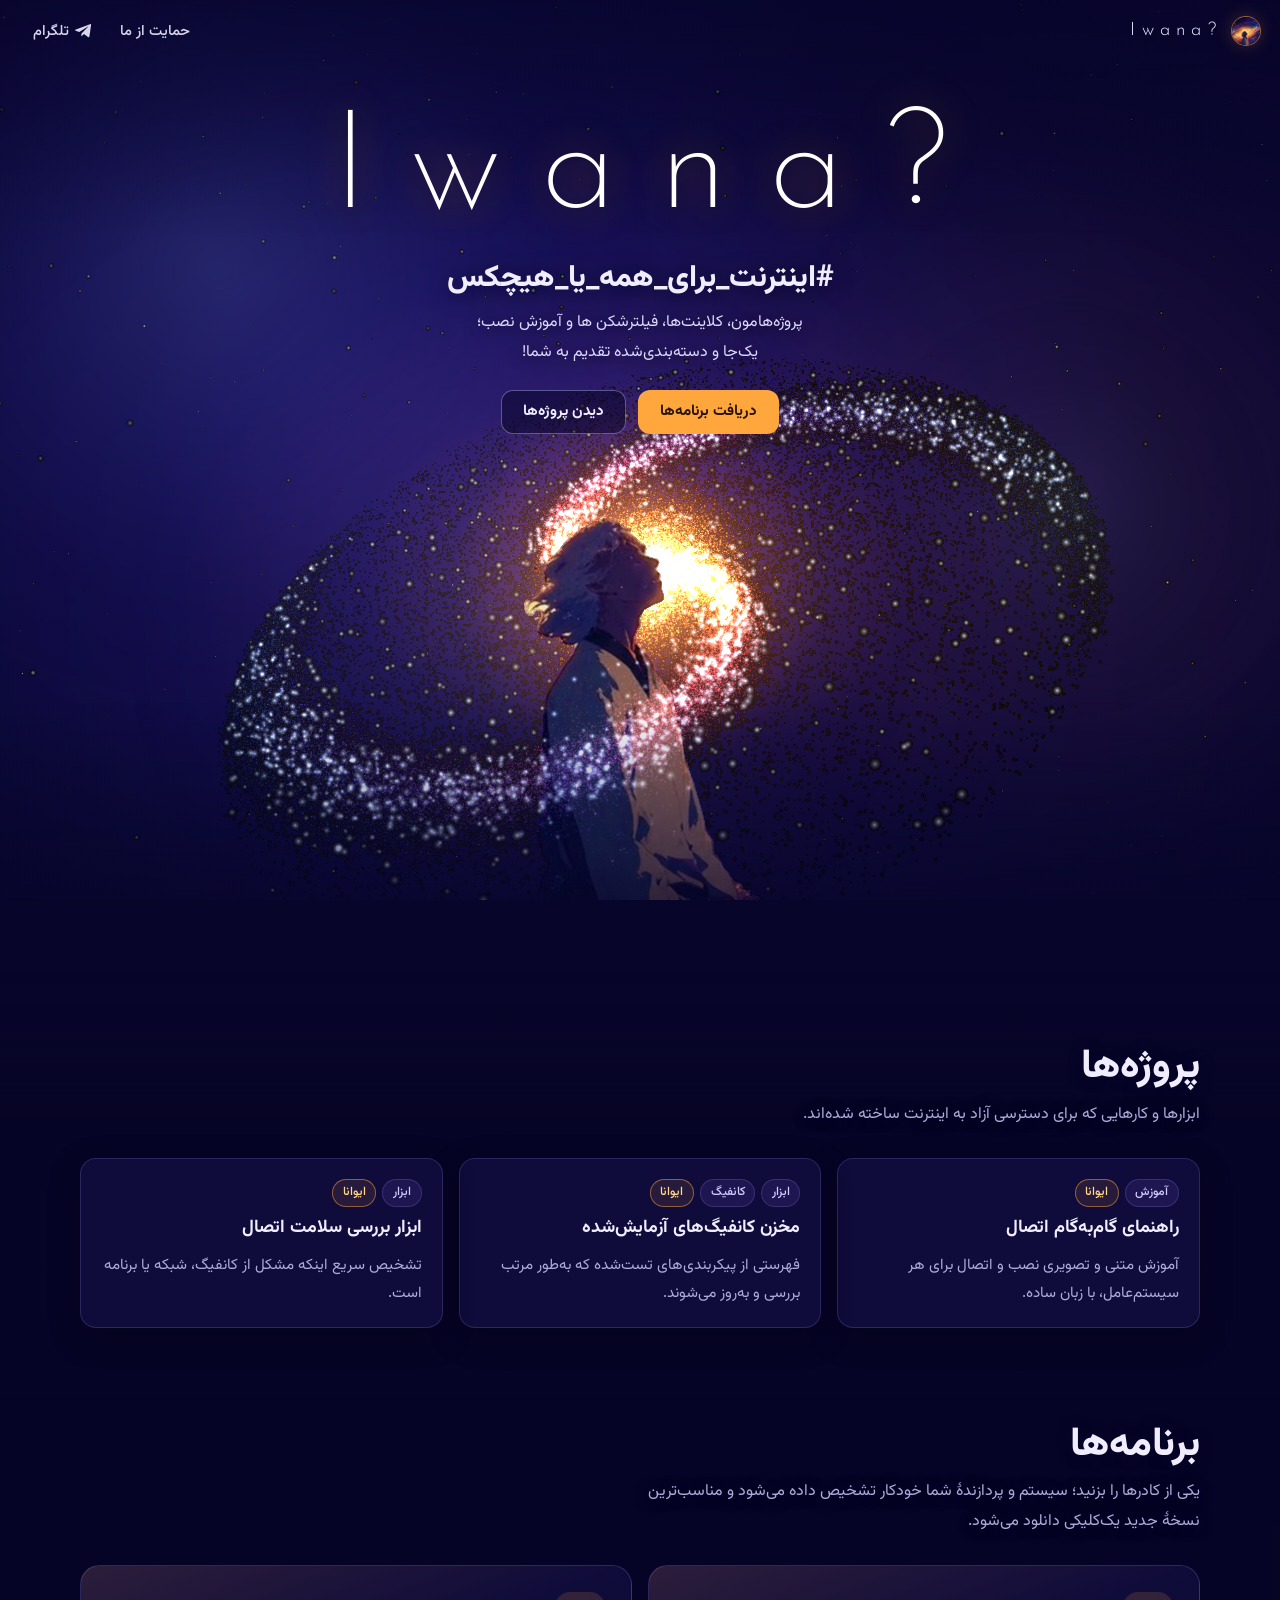
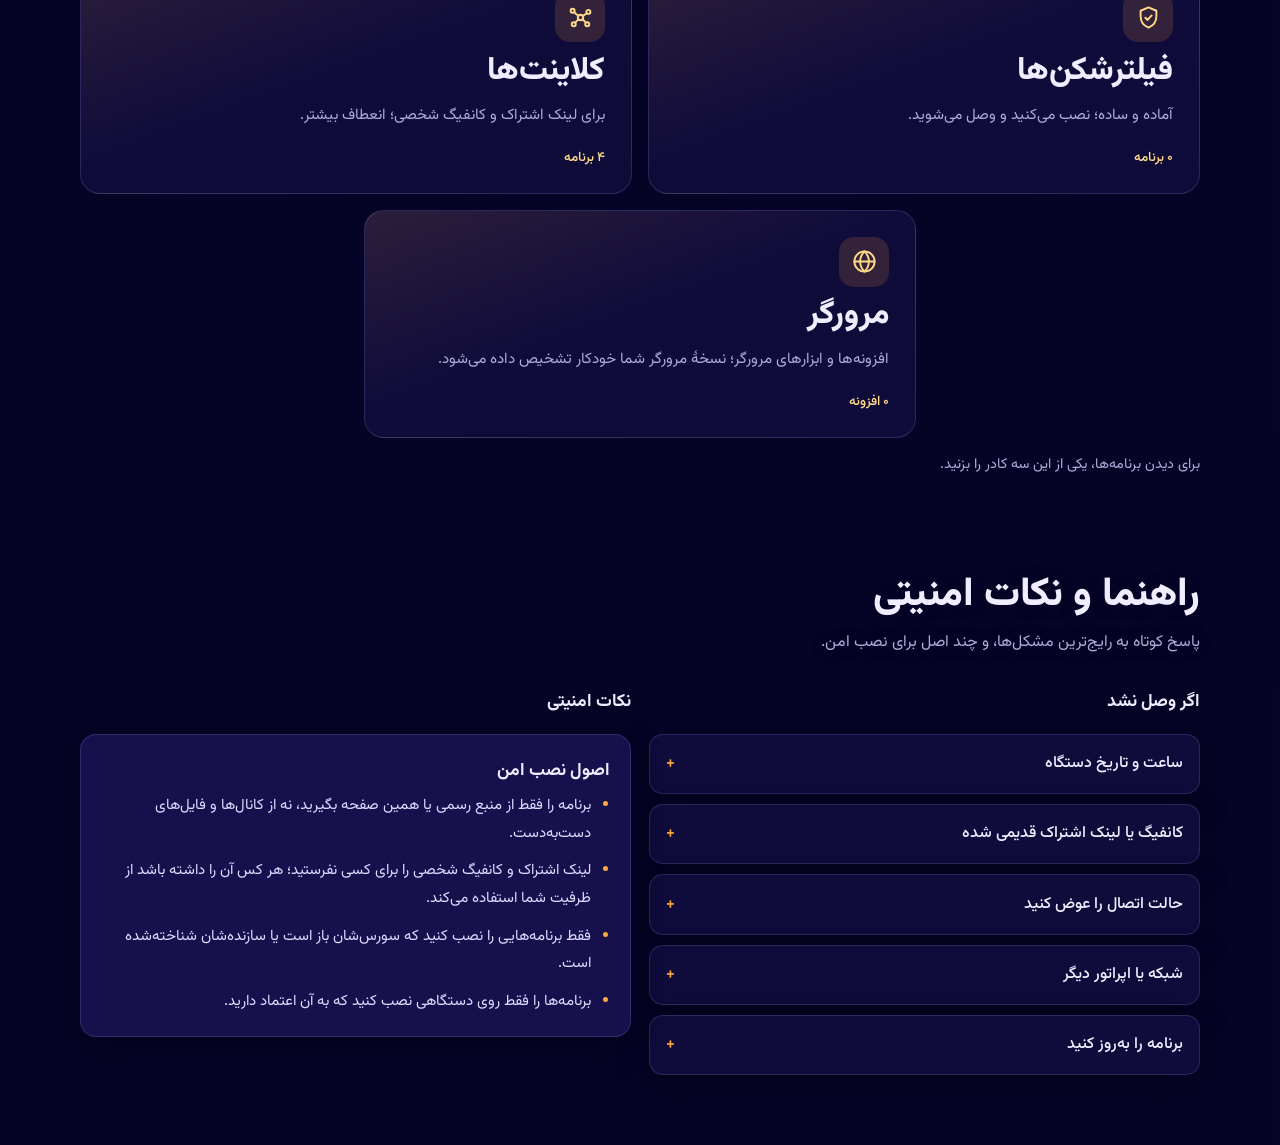
==== commit 819b8cd7: "Update resolved downloads" ====
--- a/docs/index.html
+++ b/docs/index.html
@@ -11,21 +11,21 @@
 <title>Iwana? | دانلود مستقیم کلاینت، فیلترشکن و افزونهٔ مرورگر برای اینترنت آزاد</title>
 <meta name="description" content="Iwana؟ آخرین نسخهٔ کلاینت‌ها، فیلترشکن‌ها و افزونه‌های مرورگر را برای سیستم و پردازندهٔ شما پیدا می‌کند و مستقیم می‌دهد؛ با آموزش نصب و اتصال برای Android، iOS، Windows، macOS و Linux.">
 <meta name="robots" content="index,follow,max-image-preview:large">
-<link rel="canonical" href="https://iwanian.github.io/website/">
+<link rel="canonical" href="https://Iwanian.github.io/">
 <meta property="og:type" content="website">
 <meta property="og:site_name" content="Iwana?">
 <meta property="og:locale" content="fa_IR">
 <meta property="og:title" content="Iwana? | دانلود مستقیم کلاینت، فیلترشکن و افزونهٔ مرورگر برای اینترنت آزاد">
 <meta property="og:description" content="Iwana؟ آخرین نسخهٔ کلاینت‌ها، فیلترشکن‌ها و افزونه‌های مرورگر را برای سیستم و پردازندهٔ شما پیدا می‌کند و مستقیم می‌دهد؛ با آموزش نصب و اتصال برای Android، iOS، Windows، macOS و Linux.">
-<meta property="og:url" content="https://iwanian.github.io/website/">
-<meta property="og:image" content="https://iwanian.github.io/website/assets/og.jpg">
+<meta property="og:url" content="https://Iwanian.github.io/">
+<meta property="og:image" content="https://Iwanian.github.io/assets/og.jpg">
 <meta property="og:image:width" content="1200">
 <meta property="og:image:height" content="630">
 <meta name="twitter:card" content="summary_large_image">
 <meta name="twitter:title" content="Iwana? | دانلود مستقیم کلاینت، فیلترشکن و افزونهٔ مرورگر برای اینترنت آزاد">
 <meta name="twitter:description" content="Iwana؟ آخرین نسخهٔ کلاینت‌ها، فیلترشکن‌ها و افزونه‌های مرورگر را برای سیستم و پردازندهٔ شما پیدا می‌کند و مستقیم می‌دهد؛ با آموزش نصب و اتصال برای Android، iOS، Windows، macOS و Linux.">
-<meta name="twitter:image" content="https://iwanian.github.io/website/assets/og.jpg">
-<script type="application/ld+json">{"@context": "https://schema.org", "@type": "WebSite", "name": "Iwana?", "url": "https://iwanian.github.io/website/", "inLanguage": "fa", "description": "Iwana؟ آخرین نسخهٔ کلاینت‌ها، فیلترشکن‌ها و افزونه‌های مرورگر را برای سیستم و پردازندهٔ شما پیدا می‌کند و مستقیم می‌دهد؛ با آموزش نصب و اتصال برای Android، iOS، Windows، macOS و Linux."}</script>
+<meta name="twitter:image" content="https://Iwanian.github.io/assets/og.jpg">
+<script type="application/ld+json">{"@context": "https://schema.org", "@type": "WebSite", "name": "Iwana?", "url": "https://Iwanian.github.io/", "inLanguage": "fa", "description": "Iwana؟ آخرین نسخهٔ کلاینت‌ها، فیلترشکن‌ها و افزونه‌های مرورگر را برای سیستم و پردازندهٔ شما پیدا می‌کند و مستقیم می‌دهد؛ با آموزش نصب و اتصال برای Android، iOS، Windows، macOS و Linux."}</script>
 <!--SEO:END-->
 </head>
 <body>
